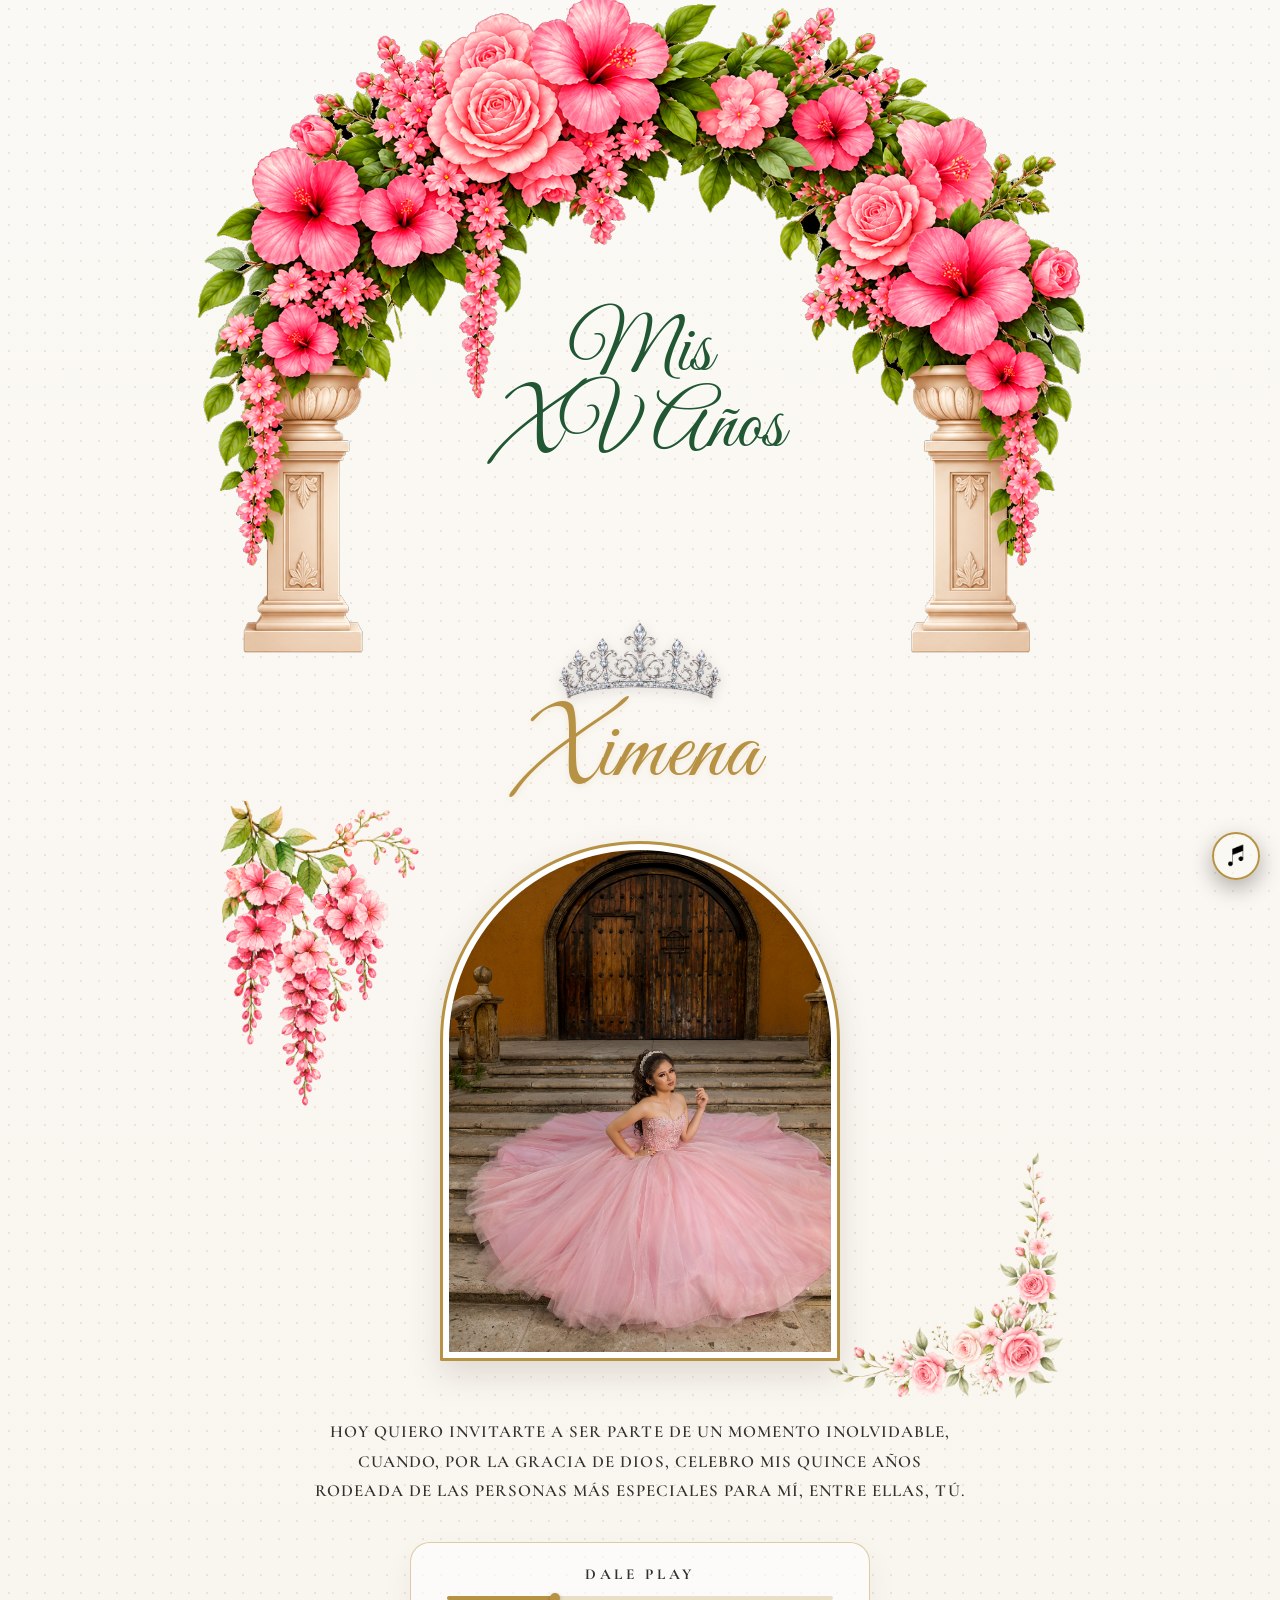
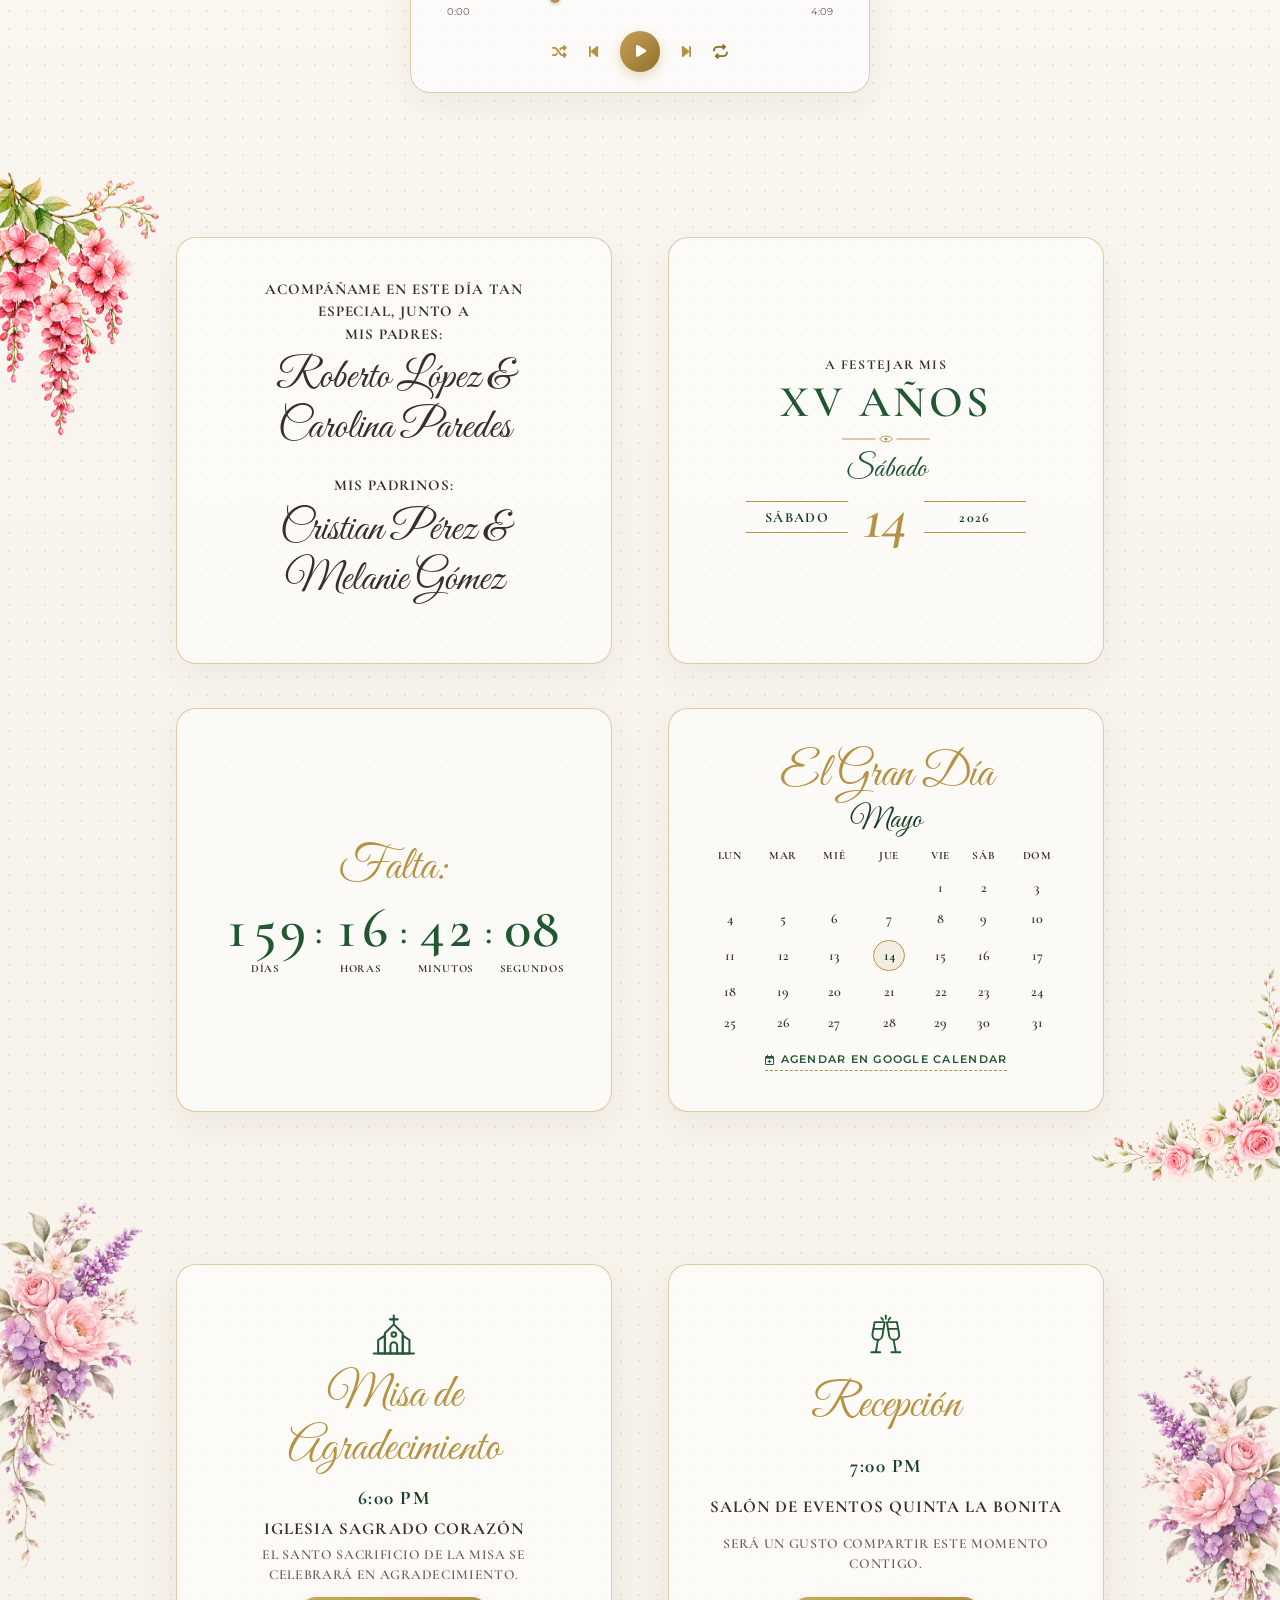
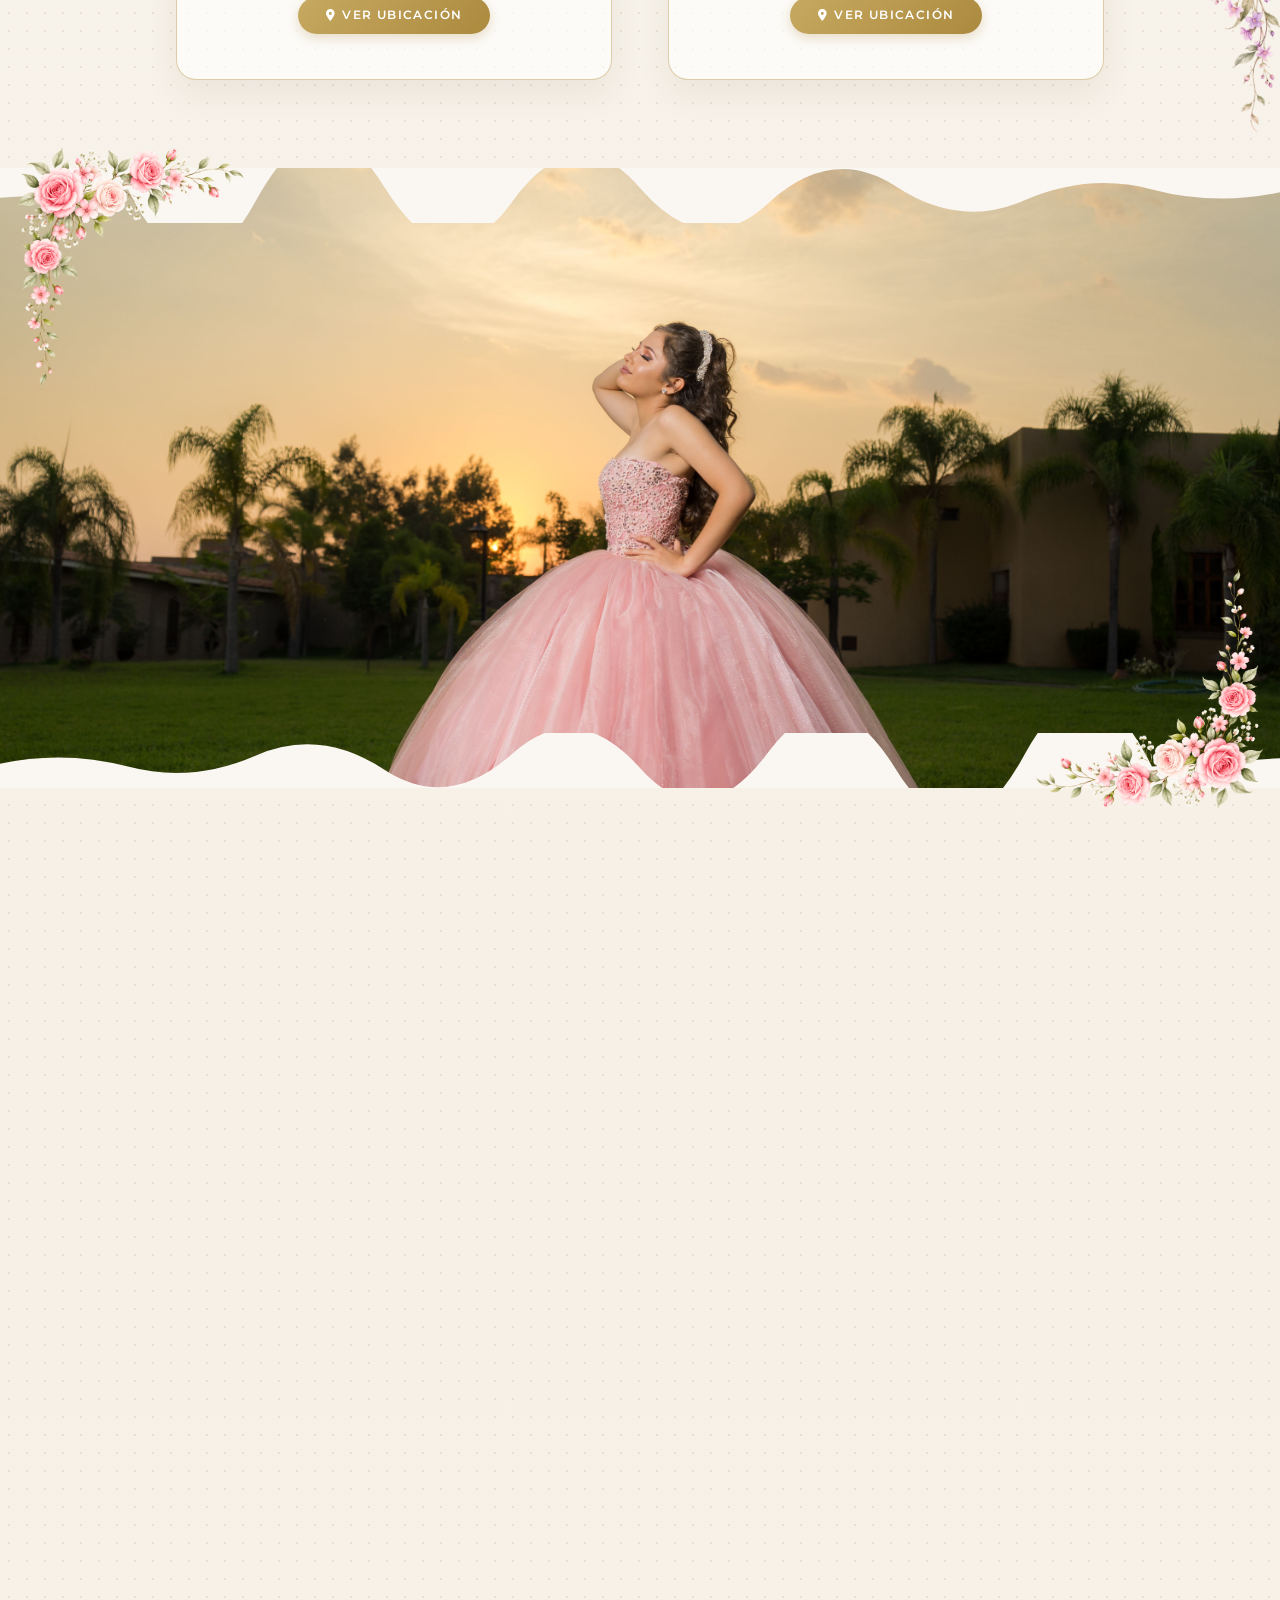
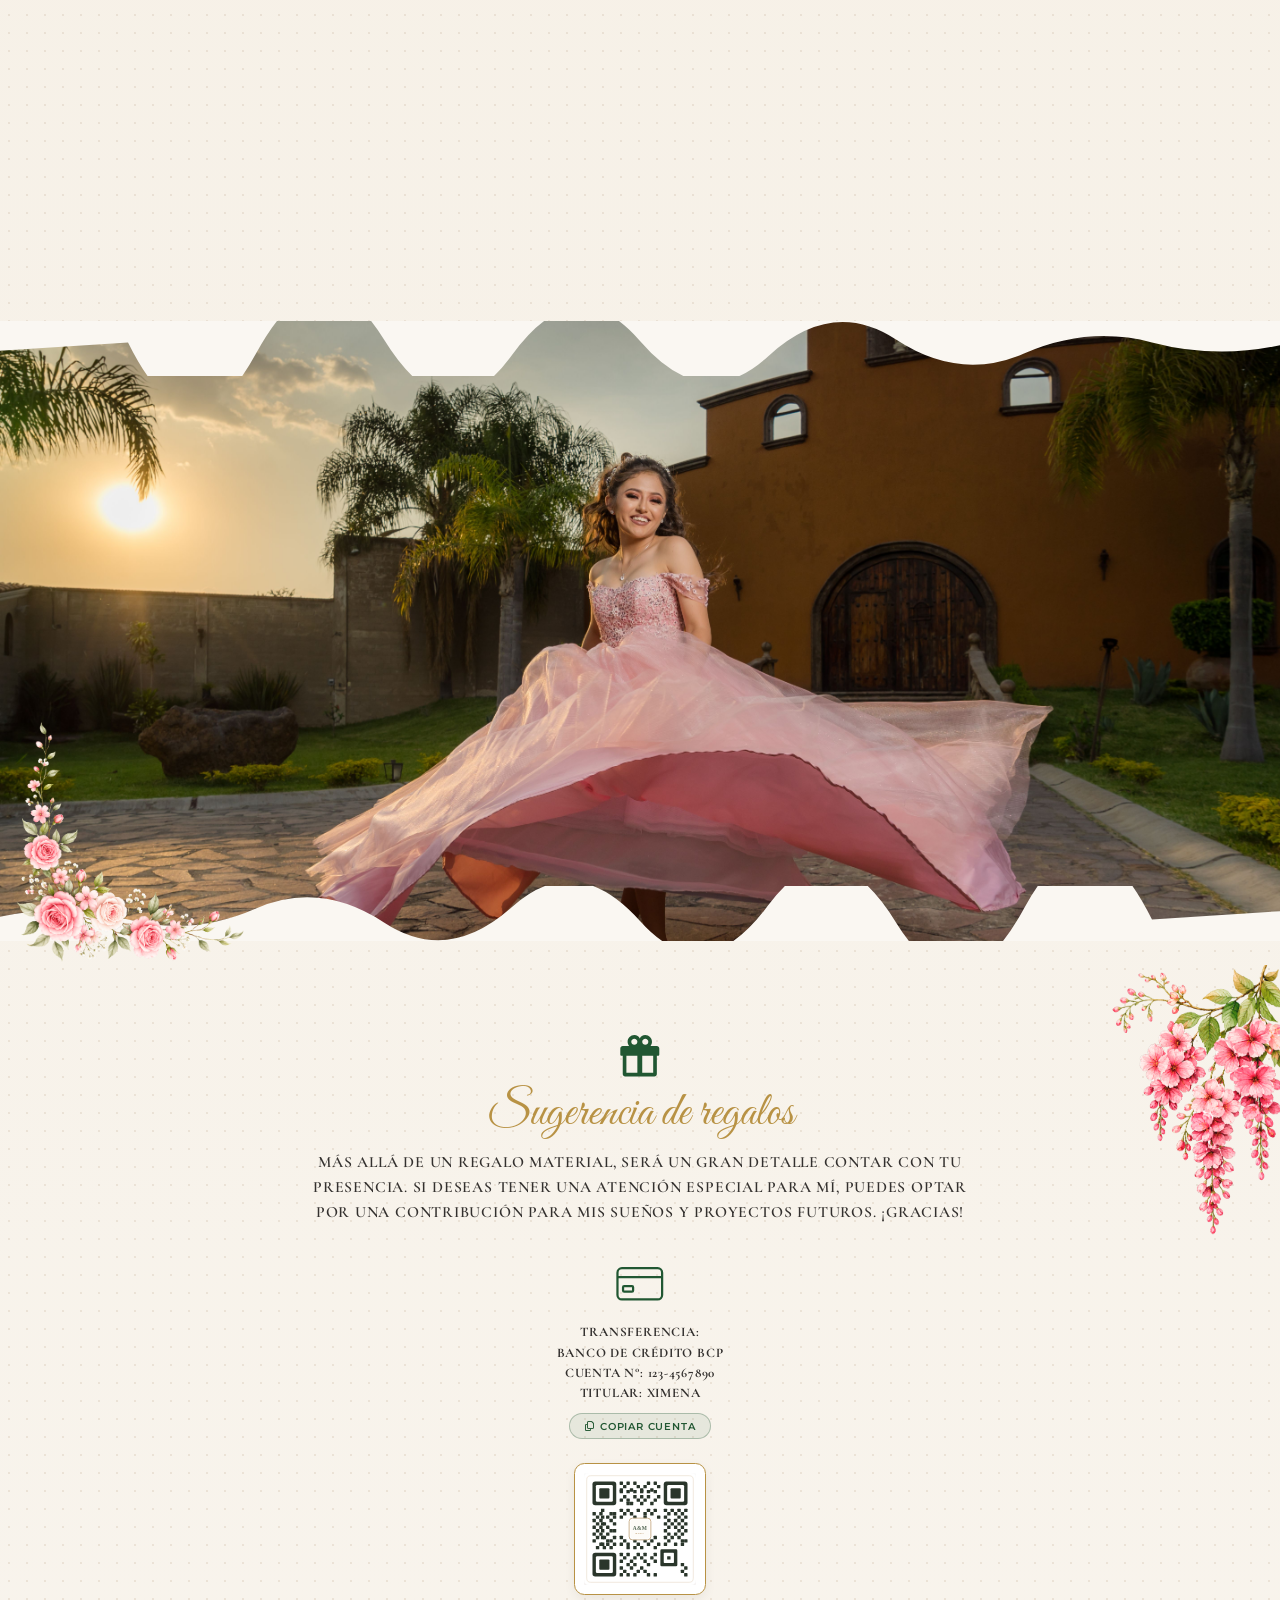
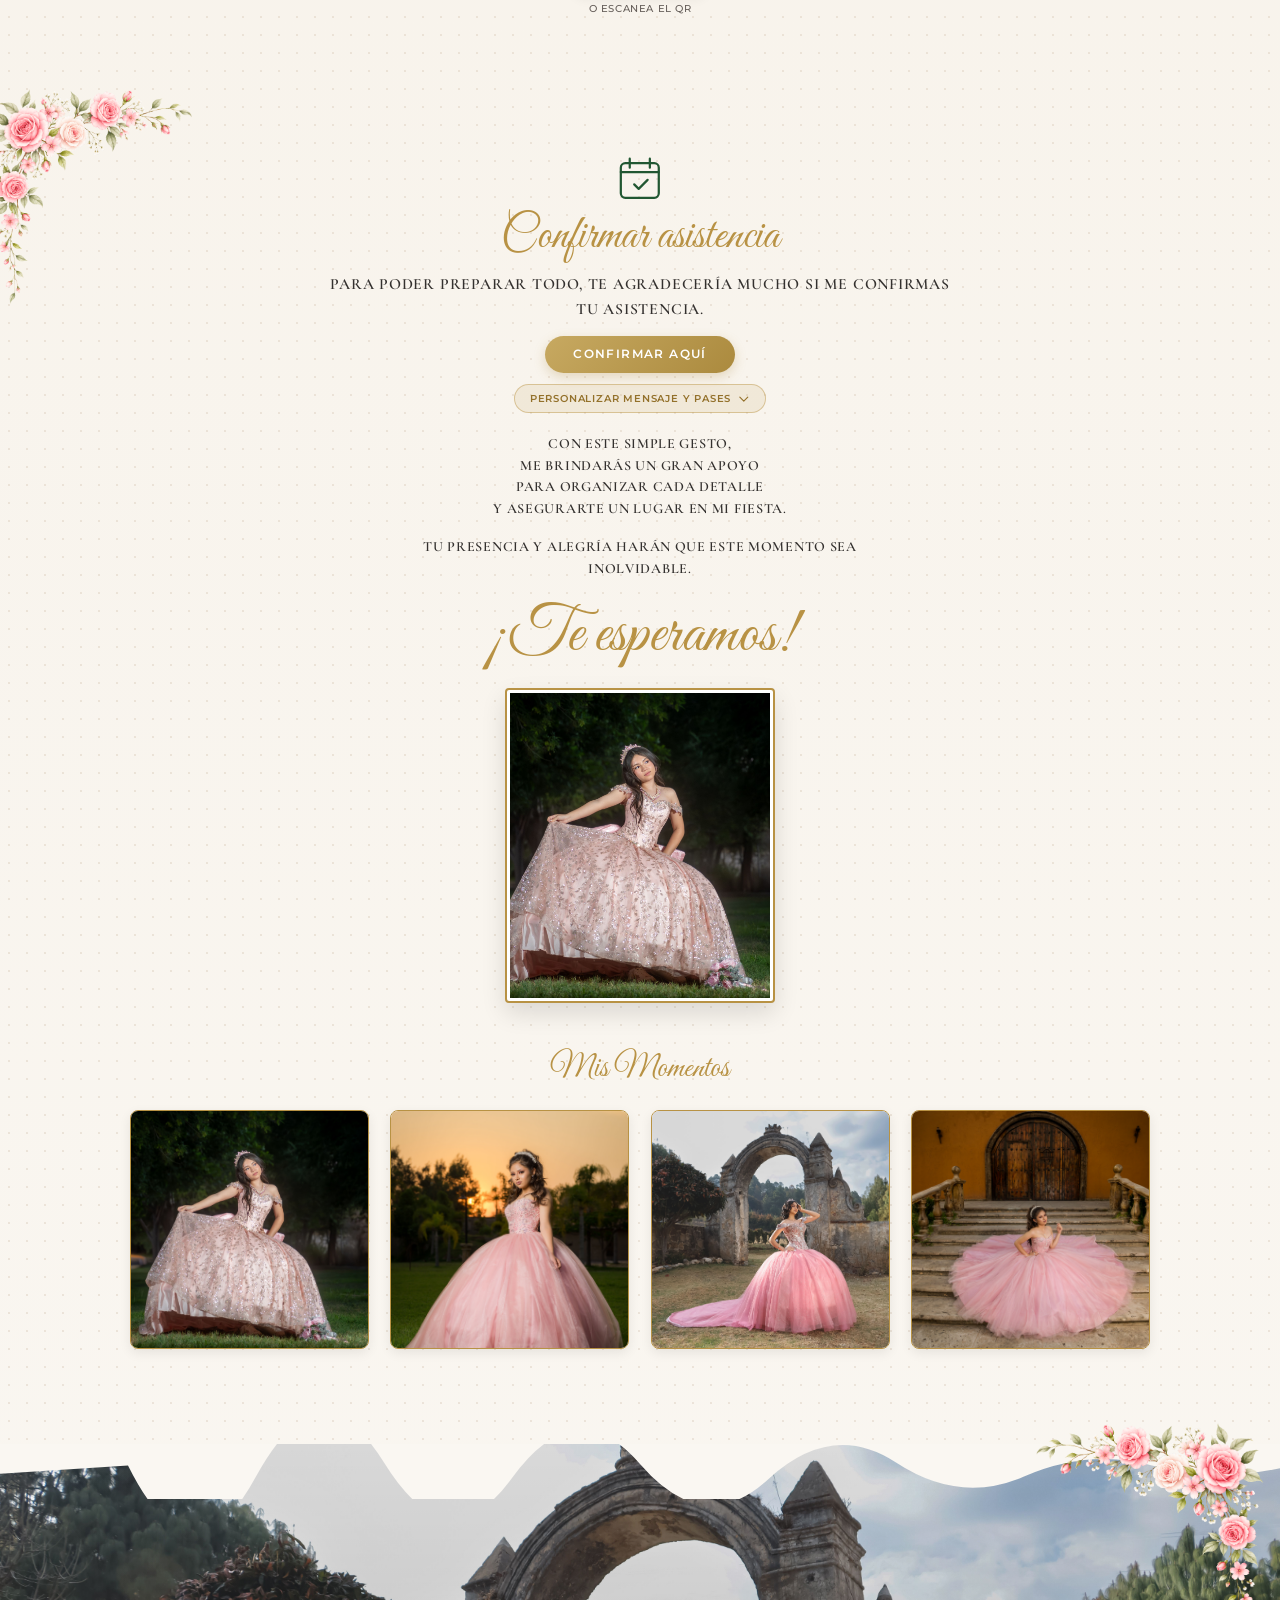
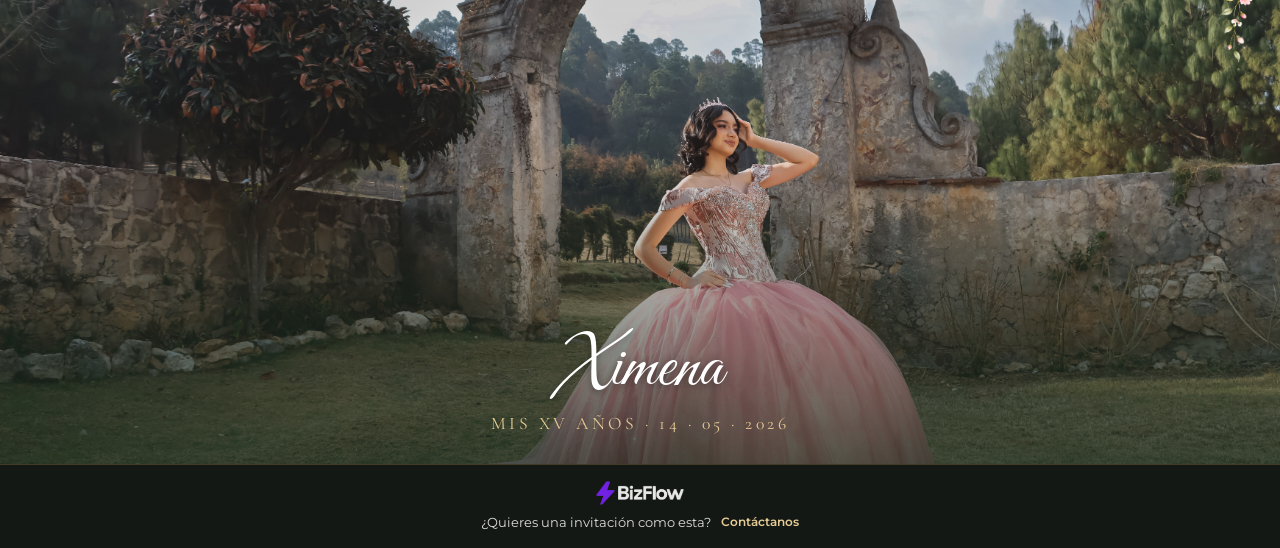
==== invitacion.html @ 47ded7d5 "Inicio de proyecto y modificaciones" ====
<!DOCTYPE html>
<html lang="es" class="scroll-smooth">

<head>
  <meta charset="utf-8" />
  <meta name="viewport" content="width=device-width, initial-scale=1.0, maximum-scale=5.0" />
  <meta name="theme-color" content="#215732" />
  <title>Mis XV Años - Ximena</title>

  <!-- Google Fonts: Cormorant Garamond, Great Vibes, Montserrat, Playfair Display -->
  <link rel="preconnect" href="https://fonts.googleapis.com" />
  <link rel="preconnect" href="https://fonts.gstatic.com" crossorigin="" />
  <link
    href="https://fonts.googleapis.com/css2?family=Cormorant+Garamond:ital,wght@0,400;0,500;0,600;0,700;1,400;1,600&amp;family=Great+Vibes&amp;family=Montserrat:wght@300;400;500;600&amp;family=Playfair+Display:ital,wght@0,400;0,600;1,400&amp;display=swap"
    rel="stylesheet" />

  <!-- Font Awesome Icons -->
  <link rel="stylesheet" href="https://cdnjs.cloudflare.com/ajax/libs/font-awesome/6.4.0/css/all.min.css" />

  <!-- Hojas de Estilos Modulares -->
  <link rel="stylesheet" href="css/global.css" />
  <link rel="stylesheet" href="css/animations.css" />
  <link rel="stylesheet" href="css/envelope.css" />
  <link rel="stylesheet" href="css/invitation.css" />
  <link rel="stylesheet" href="css/responsive.css" />
</head>

<body>

  <!-- ====================================================================
       CONTENEDOR PRINCIPAL DE LA INVITACIÓN (VISTA DIRECTA SIN SOBRE)
       ==================================================================== -->
  <main class="main-invitation-container paper-texture" role="main">

    <!-- ==========================================
         1. PORTADA: ARCO FLORAL, CORONA, NOMBRE,
            FOTO EN ARCO DORADO Y REPRODUCTOR
         ========================================== -->
    <section class="xv-hero-section" data-purpose="hero-section">

      <!-- Arco Floral con Columnas y Título "Mis XV Años" -->
      <div class="xv-floral-arch-header">
        <img src="img/arco_flores.png" alt="Arco floral de rosas rosadas sobre columnas" class="xv-arch-columns-img" />
        <div class="xv-arch-title-overlay">
          <h1 class="xv-mis-xv-title">Mis<br />XV Años</h1>
        </div>
      </div>

      <!-- Corona y Nombre Ximena -->
      <div class="xv-crown-name-block">
        <img src="img/corona.png" alt="Corona de Quinceañera" class="xv-crown-img" />
        <h2 class="xv-quince-name">Ximena</h2>
      </div>

      <!-- Fotografía Principal en Marco de Arco Dorado con Flores Laterales -->
      <div class="xv-hero-photo-wrap">
        <img src="img/flores_rosado_3.png" alt="" aria-hidden="true"
          class="xv-floral-decor xv-hero-flower-left" />
        <img src="img/flores_rosado_1.png" alt="" aria-hidden="true"
          class="xv-floral-decor xv-hero-flower-right" />

        <div class="xv-hero-arch-frame">
          <div class="xv-hero-arch-inner">
            <img src="img/xv_foto_4.jpg" alt="Ximena en sus XV Años" class="hero-arch-img"
              title="Toca para ampliar fotografía" />
          </div>
        </div>
      </div>

      <!-- Mensaje de Invitación -->
      <div class="xv-welcome-text">
        <p class="xv-uppercase-paragraph">
          HOY QUIERO INVITARTE A SER PARTE DE UN MOMENTO INOLVIDABLE, CUANDO, POR LA GRACIA DE DIOS, CELEBRO MIS QUINCE AÑOS RODEADA DE LAS PERSONAS MÁS ESPECIALES PARA MÍ, ENTRE ELLAS, TÚ.
        </p>
      </div>

      <!-- Reproductor Musical "DALE PLAY" -->
      <div class="xv-audio-player-block" data-purpose="audio-player">
        <span class="xv-dale-play-label">DALE PLAY</span>

        <div class="player-progress-wrap">
          <div id="player-progress-bar" class="player-progress-bar" title="Adelantar o retroceder canción">
            <div id="player-progress-fill" class="player-progress-fill" style="width: 28%;">
              <span class="player-progress-thumb"></span>
            </div>
          </div>
          <div class="player-times-row">
            <span id="player-current-time">0:00</span>
            <span id="player-total-time">4:10</span>
          </div>
        </div>

        <div class="player-controls-row">
          <button id="player-shuffle-btn" type="button" class="player-ctrl-btn" aria-label="Aleatorio">
            <i class="fa-solid fa-shuffle"></i>
          </button>
          <button id="player-prev-btn" type="button" class="player-ctrl-btn" aria-label="Reiniciar canción">
            <i class="fa-solid fa-backward-step"></i>
          </button>
          <button id="player-play-btn" type="button" class="player-play-main-btn" aria-label="Reproducir o pausar">
            <i id="player-play-icon" class="fa-solid fa-play" style="font-size: 0.85rem; margin-left: 2px;"></i>
          </button>
          <button id="player-next-btn" type="button" class="player-ctrl-btn" aria-label="Siguiente canción">
            <i class="fa-solid fa-forward-step"></i>
          </button>
          <button id="player-repeat-btn" type="button" class="player-ctrl-btn active" aria-label="Repetir canción">
            <i class="fa-solid fa-repeat"></i>
          </button>
        </div>
      </div>

    </section>

    <!-- ==========================================
         2. PADRES, PADRINOS, FECHA, CUENTA REGRESIVA
            Y CALENDARIO "EL GRAN DÍA - MAYO"
         ========================================== -->
    <section class="xv-family-date-section" data-purpose="family-and-date-section">

      <!-- Flores Decorativas Laterales -->
      <img src="img/flores_rosado_3.png" alt="" aria-hidden="true"
        class="xv-floral-decor xv-family-flower-left" />
      <img src="img/flores_rosado_1.png" alt="" aria-hidden="true"
        class="xv-floral-decor xv-family-flower-right" />

      <!-- Padres y Padrinos -->
      <div class="xv-family-block">
        <p class="xv-section-subtitle-upper">
          ACOMPÁÑAME EN ESTE DÍA TAN<br />ESPECIAL, JUNTO A<br />MIS PADRES:
        </p>
        <div class="xv-script-names-group">
          <p>Roberto López &amp;</p>
          <p>Carolina Paredes</p>
        </div>

        <p class="xv-section-subtitle-upper">MIS PADRINOS:</p>
        <div class="xv-script-names-group" style="margin-bottom: 1.15rem;">
          <p>Cristian Pérez &amp;</p>
          <p>Melanie Gómez</p>
        </div>
      </div>

      <!-- A Festejar Mis XV Años + Fecha Editorial -->
      <div class="xv-celebrate-date-block">
        <span class="xv-celebrate-label">A FESTEJAR MIS</span>
        <h3 class="xv-celebrate-big">XV AÑOS</h3>

        <!-- Ornamento Dorado -->
        <svg class="xv-gold-flourish" viewBox="0 0 120 18" fill="none" aria-hidden="true">
          <path d="M4 9H46M74 9H116" stroke="currentColor" stroke-width="1.2" stroke-linecap="round" />
          <path d="M52 9C55 4 65 4 68 9C65 14 55 14 52 9Z" stroke="currentColor" stroke-width="1.2" />
          <circle cx="60" cy="9" r="2" fill="currentColor" />
        </svg>

        <span class="xv-day-script-top">Sábado</span>

        <div class="xv-editorial-date-row">
          <div class="xv-date-side-pill">SÁBADO</div>
          <div class="xv-date-center-number">14</div>
          <div class="xv-date-side-pill">2026</div>
        </div>
      </div>

      <!-- Cuenta Regresiva ("Falta:") -->
      <div class="xv-countdown-block" data-purpose="countdown-timer">
        <h3 class="xv-gold-script-heading">Falta:</h3>

        <div class="xv-countdown-timer-row" aria-label="Cuenta regresiva para mis XV años">
          <div class="xv-cd-unit">
            <span id="days" class="xv-cd-number">15</span>
            <span class="xv-cd-label">DÍAS</span>
          </div>
          <span class="xv-cd-colon">:</span>
          <div class="xv-cd-unit">
            <span id="hours" class="xv-cd-number">03</span>
            <span class="xv-cd-label">HORAS</span>
          </div>
          <span class="xv-cd-colon">:</span>
          <div class="xv-cd-unit">
            <span id="minutes" class="xv-cd-number">50</span>
            <span class="xv-cd-label">MINUTOS</span>
          </div>
          <span class="xv-cd-colon">:</span>
          <div class="xv-cd-unit">
            <span id="seconds" class="xv-cd-number">10</span>
            <span class="xv-cd-label">SEGUNDOS</span>
          </div>
        </div>
      </div>

      <!-- Calendario Mensual ("El Gran Día - Mayo") -->
      <div class="xv-calendar-block" data-purpose="event-calendar">
        <h3 class="xv-gold-script-heading">El Gran Día</h3>
        <p class="xv-calendar-month-script">Mayo</p>

        <table class="xv-calendar-table" aria-label="Calendario de Mayo 2026">
          <thead>
            <tr>
              <th>LUN</th>
              <th>MAR</th>
              <th>MIÉ</th>
              <th>JUE</th>
              <th>VIE</th>
              <th>SÁB</th>
              <th>DOM</th>
            </tr>
          </thead>
          <tbody>
            <tr>
              <td></td>
              <td></td>
              <td></td>
              <td></td>
              <td>1</td>
              <td>2</td>
              <td>3</td>
            </tr>
            <tr>
              <td>4</td>
              <td>5</td>
              <td>6</td>
              <td>7</td>
              <td>8</td>
              <td>9</td>
              <td>10</td>
            </tr>
            <tr>
              <td>11</td>
              <td>12</td>
              <td>13</td>
              <td><span class="xv-calendar-highlight">14</span></td>
              <td>15</td>
              <td>16</td>
              <td>17</td>
            </tr>
            <tr>
              <td>18</td>
              <td>19</td>
              <td>20</td>
              <td>21</td>
              <td>22</td>
              <td>23</td>
              <td>24</td>
            </tr>
            <tr>
              <td>25</td>
              <td>26</td>
              <td>27</td>
              <td>28</td>
              <td>29</td>
              <td>30</td>
              <td>31</td>
            </tr>
          </tbody>
        </table>

        <a id="google-calendar-btn" href="#" target="_blank" rel="noopener noreferrer" class="xv-add-calendar-link">
          <i class="fa-regular fa-calendar-plus"></i>
          <span>Agendar en Google Calendar</span>
        </a>
      </div>

    </section>

    <!-- ==========================================
         3. MISA DE AGRADECIMIENTO Y RECEPCIÓN
         ========================================== -->
    <section class="xv-locations-section" data-purpose="locations-section">

      <!-- Flores Decorativas -->
      <img src="img/flores_rosado_2.png" alt="" aria-hidden="true"
        class="xv-floral-decor xv-loc-flower-topleft" />
      <img src="img/flores_rosado_2.png" alt="" aria-hidden="true"
        class="xv-floral-decor xv-loc-flower-midright" />

      <!-- Misa de Agradecimiento -->
      <article class="xv-event-card">
        <div class="xv-emerald-icon-box" aria-hidden="true">
          <svg viewBox="0 0 48 48" fill="none" stroke="currentColor" stroke-width="1.8" stroke-linecap="round"
            stroke-linejoin="round">
            <path d="M24 4v7M20.5 7.5h7" />
            <path d="M16 20l8-8 8 8v18H16V20z" />
            <path d="M10 26l6-4v16H10V26zM38 26l-6-4v16h6V26z" />
            <path d="M21 38v-7a3 3 0 016 0v7" />
            <circle cx="24" cy="21" r="2" />
            <path d="M6 38h36" />
          </svg>
        </div>

        <h3 class="xv-gold-script-heading">Misa de Agradecimiento</h3>
        <p class="xv-event-time">6:00 PM</p>
        <p class="xv-event-place">IGLESIA SAGRADO CORAZÓN</p>
        <p class="xv-event-desc">
          EL SANTO SACRIFICIO DE LA MISA SE CELEBRARÁ EN AGRADECIMIENTO.
        </p>

        <a id="church-map-btn" href="https://maps.google.com/?q=Iglesia+Sagrado+Corazon" target="_blank"
          rel="noopener noreferrer" class="xv-gold-pill-btn">
          <i class="fa-solid fa-location-dot"></i>
          <span>VER UBICACIÓN</span>
        </a>
      </article>

      <!-- Recepción -->
      <article class="xv-event-card">
        <div class="xv-emerald-icon-box" aria-hidden="true">
          <svg viewBox="0 0 48 48" fill="none" stroke="currentColor" stroke-width="1.7" stroke-linecap="round"
            stroke-linejoin="round">
            <path d="M14 10h9l-2 12a4.5 4.5 0 01-5 3.8A4.5 4.5 0 0112 21l2-11z" />
            <path d="M34 10h-9l2 12a4.5 4.5 0 005 3.8A4.5 4.5 0 0036 21l-2-11z" />
            <path d="M17 25.8L15 37M11 37h8" />
            <path d="M31 25.8L33 37M29 37h8" />
            <path d="M13 16h8.5M26.5 16H35" />
            <path d="M24 4v3M20 6l1.5 2M28 6l-1.5 2" />
          </svg>
        </div>

        <h3 class="xv-gold-script-heading">Recepción</h3>
        <p class="xv-event-time">7:00 PM</p>
        <p class="xv-event-place">SALÓN DE EVENTOS QUINTA LA BONITA</p>
        <p class="xv-event-desc">
          SERÁ UN GUSTO COMPARTIR ESTE MOMENTO CONTIGO.
        </p>

        <a id="reception-map-btn" href="https://maps.google.com/?q=Salon+de+Eventos+Quinta+La+Bonita" target="_blank"
          rel="noopener noreferrer" class="xv-gold-pill-btn">
          <i class="fa-solid fa-location-dot"></i>
          <span>VER UBICACIÓN</span>
        </a>
      </article>

    </section>

    <!-- ==========================================
         4. BANNER FOTOGRÁFICO 1 (BORDES RASGADOS Y FLORES)
         ========================================== -->
    <div class="xv-torn-photo-banner" data-purpose="photo-divider-1">
      <img src="img/flores_rosado_1.png" alt="" aria-hidden="true" class="xv-banner-flower-topleft" />
      <img src="img/flores_rosado_1.png" alt="" aria-hidden="true" class="xv-banner-flower-bottomright" />

      <div class="xv-torn-photo-inner">
        <!-- Borde Rasgado Superior -->
        <svg class="xv-torn-edge-top" viewBox="0 0 500 40" preserveAspectRatio="none" aria-hidden="true">
          <path
            d="M0,0 L500,0 L500,18 Q475,28 450,16 T400,24 T350,14 T300,26 T250,15 T200,25 T150,14 T100,24 T50,16 L0,22 Z"
            fill="#faf7f2"></path>
        </svg>

        <img src="img/xv_portada.jpg" alt="Ximena posando al atardecer en jardín" class="zoomable-photo"
          title="Toca para ampliar fotografía" />

        <!-- Borde Rasgado Inferior -->
        <svg class="xv-torn-edge-bottom" viewBox="0 0 500 40" preserveAspectRatio="none" aria-hidden="true">
          <path
            d="M0,22 Q25,12 50,24 T100,16 T150,26 T200,15 T250,25 T300,14 T350,26 T400,16 T450,24 L500,18 L500,40 L0,40 Z"
            fill="#faf7f2"></path>
        </svg>
      </div>
    </div>

    <!-- ==========================================
         5. ITINERARIO DE ACTIVIDADES
         ========================================== -->
    <section class="xv-itinerary-section" data-purpose="itinerary-section">

      <img src="img/flores_rosado_2.png" alt="" aria-hidden="true"
        class="xv-floral-decor xv-itin-flower-left" />
      <img src="img/flores_rosado_2.png" alt="" aria-hidden="true"
        class="xv-floral-decor xv-itin-flower-right" />

      <h2 class="xv-itinerary-title">Itinerario<br />de actividades</h2>

      <div class="xv-timeline-container">
        <div class="xv-timeline-axis" aria-hidden="true"></div>

        <!-- 1. 6:00 PM - MISA -->
        <div class="xv-timeline-item">
          <div class="xv-timeline-side-left">
            <div class="xv-timeline-icon" aria-hidden="true">
              <svg viewBox="0 0 36 36" fill="none" stroke="currentColor" stroke-width="1.6">
                <path d="M18 4v5M15.5 6.5h5M11 16l7-6 7 6v14H11V16zM7 21l4-3v12H7V21zM29 21l-4-3v12h4V21z" />
              </svg>
            </div>
          </div>
          <div class="xv-timeline-dot"></div>
          <div class="xv-timeline-side-right">
            <span class="xv-timeline-time">6:00 PM</span>
            <span class="xv-timeline-name">MISA</span>
          </div>
        </div>

        <!-- 2. 7:00 PM - CÓCTEL -->
        <div class="xv-timeline-item">
          <div class="xv-timeline-side-left">
            <span class="xv-timeline-time">7:00 PM</span>
            <span class="xv-timeline-name">CÓCTEL</span>
          </div>
          <div class="xv-timeline-dot"></div>
          <div class="xv-timeline-side-right">
            <div class="xv-timeline-icon" aria-hidden="true">
              <svg viewBox="0 0 36 36" fill="none" stroke="currentColor" stroke-width="1.6">
                <path d="M8 9h10l-5 8v10M9 27h8M22 9h8l-4 7v11M22 27h8" />
                <circle cx="18" cy="5" r="1.5" fill="currentColor" />
              </svg>
            </div>
          </div>
        </div>

        <!-- 3. 8:00 PM - VALS PRINCIPAL -->
        <div class="xv-timeline-item">
          <div class="xv-timeline-side-left">
            <div class="xv-timeline-icon" aria-hidden="true">
              <svg viewBox="0 0 36 36" fill="none" stroke="currentColor" stroke-width="1.6">
                <rect x="5" y="10" width="26" height="18" rx="3" />
                <path d="M12 10l2-3h8l2 3" />
                <circle cx="18" cy="19" r="4.5" />
              </svg>
            </div>
          </div>
          <div class="xv-timeline-dot"></div>
          <div class="xv-timeline-side-right">
            <span class="xv-timeline-time">8:00 PM</span>
            <span class="xv-timeline-name">VALS PRINCIPAL</span>
          </div>
        </div>

        <!-- 4. 9:00 PM - CENA -->
        <div class="xv-timeline-item">
          <div class="xv-timeline-side-left">
            <span class="xv-timeline-time">9:00 PM</span>
            <span class="xv-timeline-name">CENA</span>
          </div>
          <div class="xv-timeline-dot"></div>
          <div class="xv-timeline-side-right">
            <div class="xv-timeline-icon" aria-hidden="true">
              <svg viewBox="0 0 36 36" fill="none" stroke="currentColor" stroke-width="1.6">
                <circle cx="18" cy="18" r="8" />
                <path d="M18 4v6M10 18h16M11 13h14M11 23h14M18 10v16" />
              </svg>
            </div>
          </div>
        </div>

        <!-- 5. 11:00 PM - FIESTA -->
        <div class="xv-timeline-item">
          <div class="xv-timeline-side-left">
            <div class="xv-timeline-icon" aria-hidden="true">
              <svg viewBox="0 0 36 36" fill="none" stroke="currentColor" stroke-width="1.6">
                <circle cx="18" cy="18" r="11" />
                <path d="M18 11v7l4.5 3" stroke-linecap="round" />
              </svg>
            </div>
          </div>
          <div class="xv-timeline-dot"></div>
          <div class="xv-timeline-side-right">
            <span class="xv-timeline-time">11:00 PM</span>
            <span class="xv-timeline-name">FIESTA</span>
          </div>
        </div>

      </div>

    </section>

    <!-- ==========================================
         6. CÓDIGO DE VESTIMENTA
         ========================================== -->
    <section class="xv-dresscode-section" data-purpose="dress-code">

      <img src="img/flores_rosado_3.png" alt="" aria-hidden="true"
        class="xv-floral-decor xv-dress-flower-left" />

      <h2 class="xv-gold-script-heading">Código de vestimenta</h2>
      <p class="xv-dress-subtitle">ETIQUETA</p>

      <!-- Siluetas Traje Formal y Vestido de Gala -->
      <div class="xv-dress-silhouettes">
        <img src="img/vestidos.png" alt="Traje formal y vestido de gala" />
      </div>

      <p class="xv-dress-note">
        CON TU ELEGANCIA Y BUENA DISPOSICIÓN HARÁS DE ESTA CELEBRACIÓN UN DÍA AÚN MÁS ESPECIAL. ¡MUCHAS GRACIAS POR ACOMPAÑARME!
      </p>

    </section>

    <!-- ==========================================
         7. BANNER FOTOGRÁFICO 2 (CON BORDE RASGADO Y FLORES)
         ========================================== -->
    <div class="xv-torn-photo-banner" data-purpose="photo-divider-2">
      <img src="img/flores_rosado_1.png" alt="" aria-hidden="true" class="xv-banner-flower-bottomleft" />

      <div class="xv-torn-photo-inner">
        <!-- Borde Rasgado Superior -->
        <svg class="xv-torn-edge-top" viewBox="0 0 500 40" preserveAspectRatio="none" aria-hidden="true">
          <path
            d="M0,0 L500,0 L500,18 Q475,28 450,16 T400,24 T350,14 T300,26 T250,15 T200,25 T150,14 T100,24 T50,16 L0,22 Z"
            fill="#faf7f2"></path>
        </svg>

        <img src="img/xv_foto_5.jpg" alt="Ximena girando su vestido de XV años" class="zoomable-photo"
          title="Toca para ampliar fotografía" />

        <!-- Borde Rasgado Inferior -->
        <svg class="xv-torn-edge-bottom" viewBox="0 0 500 40" preserveAspectRatio="none" aria-hidden="true">
          <path
            d="M0,22 Q25,12 50,24 T100,16 T150,26 T200,15 T250,25 T300,14 T350,26 T400,16 T450,24 L500,18 L500,40 L0,40 Z"
            fill="#faf7f2"></path>
        </svg>
      </div>
    </div>

    <!-- ==========================================
         8. SUGERENCIA DE REGALOS Y TRANSFERENCIA
         ========================================== -->
    <section class="xv-gifts-section" data-purpose="gift-registry">

      <img src="img/flores_rosado_3.png" alt="" aria-hidden="true"
        class="xv-floral-decor xv-gifts-flower-right" />

      <!-- Icono de Regalo Verde Esmeralda -->
      <div class="xv-emerald-icon-box" aria-hidden="true">
        <svg viewBox="0 0 44 44" fill="currentColor">
          <path
            d="M36 14h-5.2c.7-.9 1.2-2.1 1.2-3.5C32 7.5 29.5 5 26.5 5c-2.1 0-3.8 1.2-4.5 2.9C21.3 6.2 19.6 5 17.5 5 14.5 5 12 7.5 12 10.5c0 1.4.5 2.6 1.2 3.5H8c-1.1 0-2 .9-2 2v5c0 .6.4 1 1 1h1v15c0 1.1.9 2 2 2h24c1.1 0 2-.9 2-2V22h1c.6 0 1-.4 1-1v-5c0-1.1-.9-2-2-2zm-18.5-6c1.4 0 2.5 1.1 2.5 2.5S18.9 13 17.5 13 15 11.9 15 10.5 16.1 8 17.5 8zm9 0c1.4 0 2.5 1.1 2.5 2.5S27.9 13 26.5 13 24 11.9 24 10.5 25.1 8 26.5 8zM20 36h-9V22h9v14zm13 0h-9V22h9v14z" />
        </svg>
      </div>

      <h2 class="xv-gold-script-heading">Sugerencia de regalos</h2>

      <p class="xv-gifts-text">
        MÁS ALLÁ DE UN REGALO MATERIAL, SERÁ UN GRAN DETALLE CONTAR CON TU PRESENCIA. SI DESEAS TENER UNA ATENCIÓN ESPECIAL PARA MÍ, PUEDES OPTAR POR UNA CONTRIBUCIÓN PARA MIS SUEÑOS Y PROYECTOS FUTUROS. ¡GRACIAS!
      </p>

      <!-- Datos de Transferencia Bancaria -->
      <div class="xv-bank-transfer-box">
        <div class="xv-emerald-icon-box" aria-hidden="true">
          <svg viewBox="0 0 48 38" fill="none" stroke="currentColor" stroke-width="2">
            <rect x="4" y="5" width="40" height="28" rx="4" />
            <path d="M4 13h40" />
            <rect x="9" y="21" width="9" height="5" rx="1" />
          </svg>
        </div>

        <div class="xv-bank-lines">
          <p>TRANSFERENCIA:</p>
          <p>BANCO DE CRÉDITO BCP</p>
          <p>CUENTA N°: <span id="bank-account-number">123-4567890</span></p>
          <p>TITULAR: XIMENA</p>
        </div>

        <button id="copy-account-btn" type="button" class="copy-bank-btn">
          <i class="fa-regular fa-copy"></i>
          <span>Copiar cuenta</span>
        </button>
      </div>

      <!-- Código QR Ampliable -->
      <div class="qr-card-wrap" data-purpose="qr-code">
        <div class="qr-frame-box">
          <img src="img/qr_transferencia.svg" alt="Código QR para transferencia o regalo" class="qr-code-image"
            title="Toca para ampliar el código QR" />
        </div>
        <span class="qr-caption-text">O escanea el QR</span>
      </div>

    </section>

    <!-- ==========================================
         9. CONFIRMAR ASISTENCIA (RSVP), "¡TE ESPERAMOS!"
            Y GALERÍA DE RECUERDOS
         ========================================== -->
    <section class="xv-rsvp-section" data-purpose="rsvp-section" id="confirmar-asistencia">

      <img src="img/flores_rosado_1.png" alt="" aria-hidden="true"
        class="xv-floral-decor xv-rsvp-flower-left" />

      <!-- Icono de Calendario con Corazón/Check en Verde Esmeralda -->
      <div class="xv-emerald-icon-box" aria-hidden="true">
        <svg viewBox="0 0 48 48" fill="none" stroke="currentColor" stroke-width="2" stroke-linecap="round"
          stroke-linejoin="round">
          <rect x="7" y="10" width="34" height="31" rx="4" />
          <path d="M15 6v8M33 6v8M7 18h34" />
          <path d="M19 29l4 4 8-8" />
        </svg>
      </div>

      <h2 class="xv-gold-script-heading">Confirmar asistencia</h2>

      <p class="xv-rsvp-lead">
        PARA PODER PREPARAR TODO, TE AGRADECERÍA MUCHO SI ME CONFIRMAS TU ASISTENCIA.
      </p>

      <!-- Botón Dorado Principal "CONFIRMAR AQUÍ" (WhatsApp) -->
      <a id="whatsapp-rsvp-btn" href="#" target="_blank" rel="noopener noreferrer" class="xv-gold-pill-btn"
        aria-label="Confirmar asistencia por WhatsApp">
        <span>CONFIRMAR AQUÍ</span>
      </a>

      <!-- Opción para desplegar Formulario Personalizado en Línea -->
      <button id="toggle-rsvp-form-btn" type="button" class="toggle-rsvp-form-btn">
        <span>Personalizar mensaje y pases</span>
        <svg id="form-chevron-icon" fill="none" stroke="currentColor" viewBox="0 0 24 24" aria-hidden="true">
          <path stroke-linecap="round" stroke-linejoin="round" stroke-width="2" d="M19 9l-7 7-7-7"></path>
        </svg>
      </button>

      <!-- Formulario en Línea Interactivo -->
      <form id="rsvp-online-form" class="rsvp-online-form hidden">
        <div class="rsvp-form-group">
          <label class="rsvp-label" for="guest-name">Nombre Completo o Familia</label>
          <input id="guest-name" type="text" class="rsvp-input" placeholder="Ej. Familia López Paredes" required />
        </div>

        <div style="display: grid; grid-template-columns: 1fr 1fr; gap: 0.5rem;" class="rsvp-form-group">
          <div>
            <label class="rsvp-label" for="guest-passes">Pases</label>
            <select id="guest-passes" class="rsvp-select">
              <option value="1">1 Persona</option>
              <option value="2" selected>2 Personas</option>
              <option value="3">3 Personas</option>
              <option value="4">4 Personas</option>
            </select>
          </div>
          <div>
            <label class="rsvp-label" for="guest-attending">¿Asistirás?</label>
            <select id="guest-attending" class="rsvp-select">
              <option value="si" selected>¡Sí, ahí estaré!</option>
              <option value="no">Lo siento, no podré</option>
            </select>
          </div>
        </div>

        <div class="rsvp-form-group">
          <label class="rsvp-label" for="guest-message">Mensaje para Ximena</label>
          <textarea id="guest-message" class="rsvp-textarea" rows="2"
            placeholder="Escribe tus mejores deseos..."></textarea>
        </div>

        <button type="submit" class="rsvp-submit-btn">
          ENVIAR CONFIRMACIÓN POR WHATSAPP
        </button>
      </form>

      <p class="xv-rsvp-support-text">
        CON ESTE SIMPLE GESTO,<br />
        ME BRINDARÁS UN GRAN APOYO<br />
        PARA ORGANIZAR CADA DETALLE<br />
        Y ASEGURARTE UN LUGAR EN MI FIESTA.
      </p>

      <p class="xv-rsvp-support-text" style="margin-top: 1rem;">
        TU PRESENCIA Y ALEGRÍA HARÁN QUE ESTE MOMENTO SEA INOLVIDABLE.
      </p>

      <h3 class="xv-te-esperamos-script">¡Te esperamos!</h3>

      <!-- Fotografía Enmarcada Dorada -->
      <div class="xv-bouquet-card">
        <img src="img/xv_foto_1.jpg" alt="Ximena en sesión de XV años" class="zoomable-photo"
          title="Toca para ampliar fotografía" />
      </div>

      <!-- Galería de Momentos con Visor Lightbox -->
      <div class="gallery-block" data-purpose="xv-gallery">
        <h3 class="xv-gold-script-heading" style="font-size: 2rem;">Mis Momentos</h3>
        <div class="gallery-grid-2x2">
          <div class="gallery-thumb-item" title="Ampliar fotografía">
            <img class="gallery-thumb-img" src="img/xv_foto_1.jpg" alt="Sesión fotográfica de Ximena 1" />
          </div>
          <div class="gallery-thumb-item" title="Ampliar fotografía">
            <img class="gallery-thumb-img" src="img/xv_foto_2.jpg" alt="Sesión fotográfica de Ximena 2" />
          </div>
          <div class="gallery-thumb-item" title="Ampliar fotografía">
            <img class="gallery-thumb-img" src="img/xv_foto_3.jpg" alt="Sesión fotográfica de Ximena 3" />
          </div>
          <div class="gallery-thumb-item" title="Ampliar fotografía">
            <img class="gallery-thumb-img" src="img/xv_foto_4.jpg" alt="Sesión fotográfica de Ximena 4" />
          </div>
        </div>
      </div>

    </section>

    <!-- ==========================================
         10. CIERRE FOTOGRÁFICO CON BORDE RASGADO
         ========================================== -->
    <footer class="xv-final-photo-section" data-purpose="footer-image-section">
      <img src="img/flores_rosado_1.png" alt="" aria-hidden="true" class="xv-final-flower-topright" />

      <div class="xv-final-photo-box">
        <svg class="xv-torn-edge-top" viewBox="0 0 500 40" preserveAspectRatio="none" aria-hidden="true">
          <path
            d="M0,0 L500,0 L500,18 Q475,28 450,16 T400,24 T350,14 T300,26 T250,15 T200,25 T150,14 T100,24 T50,16 L0,22 Z"
            fill="#faf7f2"></path>
        </svg>

        <img src="img/xv_foto_3.jpg" alt="Ximena en su sesión de XV años" />

        <div class="xv-final-vignette">
          <p class="xv-final-name">Ximena</p>
          <p class="xv-final-sub">Mis XV Años · 14 · 05 · 2026</p>
        </div>
      </div>
    </footer>

    <!-- ==========================================
         11. PIE DE PÁGINA BIZFLOW (CONTACTO)
         ========================================== -->
    <footer class="bizflow-footer"
      style="width: 100%; background: #141815; border-top: 1px solid rgba(197, 160, 89, 0.25); padding: 1rem 1rem; box-sizing: border-box; text-align: center; display: flex; flex-direction: column; align-items: center; justify-content: center; gap: 0.45rem; position: relative; z-index: 10;"
      aria-label="BizFlow">
      <a href="https://wa.me/?text=Hola%20BizFlow%2C%20quisiera%20cotizar%20una%20invitaci%C3%B3n%20digital"
        target="_blank" rel="noopener noreferrer" title="BizFlow" style="display: inline-block;">
        <img src="img/Bizflow_logo.png" alt="BizFlow"
          style="height: 24px; width: auto; max-width: 130px; object-fit: contain; display: block; opacity: 0.9;" />
      </a>
      <div
        style="display: flex; align-items: center; justify-content: center; gap: 0.6rem; flex-wrap: wrap; font-family: var(--font-sans); font-size: 0.8rem; color: rgba(255, 255, 255, 0.85);">
        <span>¿Quieres una invitación como esta?</span>
        <a href="https://wa.me/?text=Hola%20BizFlow%2C%20quisiera%20cotizar%20una%20invitaci%C3%B3n%20digital"
          target="_blank" rel="noopener noreferrer"
          style="font-weight: 600; font-size: 0.78rem; color: var(--xv-gold-light); text-decoration: none;">
          <span>Contáctanos</span>
        </a>
      </div>
    </footer>

  </main>

  <!-- Botón Flotante de Música -->
  <button id="floating-music-btn" class="floating-music-btn is-paused" type="button"
    aria-label="Pausar o reproducir música" title="Reproducir música">
    <img src="iconos/music.gif" alt="Música de XV Años" />
  </button>

  <!-- Audio Local -->
  <audio id="wedding-music" preload="auto" loop>
    <source src="music/cancion_boda.mp3" type="audio/mpeg" />
  </audio>

  <!-- Visor Lightbox para Galería, Portada y QR -->
  <div id="gallery-lightbox" class="hidden" role="dialog" aria-modal="true" aria-label="Visualizador de imágenes">
    <button id="lightbox-close" type="button" aria-label="Cerrar visor">&times;</button>
    <img id="lightbox-img" src="" alt="Fotografía ampliada" />
  </div>

  <!-- Notificación Toast Flotante -->
  <div id="copy-toast" class="toast-notification" role="status" aria-live="polite">
    <span>✨ ¡Confirmación lista!</span>
  </div>

  <!-- Scripts Modulares -->
  <script src="js/config.js"></script>
  <script src="js/envelope.js"></script>
  <script src="js/countdown.js"></script>
  <script src="js/music.js"></script>
  <script src="js/gallery.js"></script>
  <script src="js/rsvp.js"></script>
  <script src="js/interactions.js"></script>
  <script src="js/invitation.js"></script>
</body>

</html>
---- css/global.css ----
/* ==========================================================================
   GLOBAL.CSS - PALETA ACUARELA MARFIL, ROSA RUBOR, VERDE ESMERALDA Y DORADO
   MIS XV AÑOS - XIMENA (MODELO 01)
   ========================================================================== */

:root {
  /* Paleta Principal Mis XV Años - Ximena */
  --xv-paper: #faf7f2;
  --xv-paper-warm: #f5efe6;
  --xv-cream-card: #fdfbf8;
  --xv-outer-blush: #d8b4b0;
  --xv-blush-soft: #f4e2e4;
  --xv-blush-deep: #c49396;

  /* Verde Esmeralda / Bosque (Títulos, Contador, Iconos, Línea de Tiempo) */
  --xv-emerald: #215732;
  --xv-emerald-dark: #173f24;
  --xv-emerald-light: #2e6f42;
  --xv-emerald-soft: rgba(33, 87, 50, 0.12);

  /* Dorado / Bronce Cálido (Caligrafía, Botones, Marcos, Reproductor) */
  --xv-gold: #b89244;
  --xv-gold-bright: #c5a059;
  --xv-gold-light: #e5cb94;
  --xv-gold-dark: #93712b;
  --xv-gold-pill: #bda059;

  /* Textos y Bordes */
  --xv-text-dark: #33302e;
  --xv-text-muted: #665f5a;
  --xv-border: #dfd5c7;
  --xv-border-gold: rgba(184, 146, 68, 0.45);

  /* Variables de compatibilidad con módulos heredados */
  --wedding-cream: var(--xv-paper);
  --wedding-paper: var(--xv-paper-warm);
  --wedding-gold: var(--xv-gold);
  --wedding-gold-light: var(--xv-gold-light);
  --wedding-gold-dark: var(--xv-gold-dark);
  --wedding-marsala: var(--xv-emerald);
  --wedding-marsala-dark: var(--xv-emerald-dark);
  --wedding-terracotta-pill: var(--xv-gold-pill);
  --wedding-text-dark: var(--xv-text-dark);
  --wedding-text-muted: var(--xv-text-muted);
  --wedding-border: var(--xv-border);
  --wedding-border-light: #e9e0d4;
  --olive-dark: var(--xv-emerald-dark);
  --gold-accent: var(--xv-gold);

  /* Tipografías */
  --font-serif: "Cormorant Garamond", Georgia, serif;
  --font-display: "Playfair Display", Georgia, serif;
  --font-script: "Great Vibes", cursive;
  --font-sans: "Montserrat", -apple-system, BlinkMacSystemFont, "Segoe UI", Roboto, sans-serif;
}

/* Reset Global */
*,
*::before,
*::after {
  box-sizing: border-box;
  margin: 0;
  padding: 0;
}

html {
  font-size: 16px;
  scroll-behavior: smooth;
  -webkit-text-size-adjust: 100%;
}

body {
  background-color: var(--xv-outer-blush);
  background-image: radial-gradient(circle at 50% 20%, #e4c7c4 0%, #d4aca8 100%);
  color: var(--xv-text-dark);
  font-family: var(--font-serif);
  font-size: 16px;
  line-height: 1.5;
  -webkit-font-smoothing: antialiased;
  -moz-osx-font-smoothing: grayscale;
  min-height: 100vh;
  min-height: 100dvh;
  margin: 0;
  padding: 0;
  width: 100%;
  max-width: 100vw;
  overflow-x: hidden;
}

::selection {
  background-color: var(--xv-gold);
  color: #ffffff;
}

a {
  color: inherit;
  text-decoration: none;
  transition: all 0.25s ease;
}

button {
  font-family: inherit;
  border: none;
  background: none;
  cursor: pointer;
  outline: none;
}

img,
svg {
  display: block;
  max-width: 100%;
}

/* Utilidades de Tipografía */
.font-serif {
  font-family: var(--font-serif);
}

.font-display {
  font-family: var(--font-display);
}

.font-script {
  font-family: var(--font-script);
}

.font-sans {
  font-family: var(--font-sans);
}

/* Textura de Papel Acuarela Editorial */
.paper-texture {
  background-color: var(--xv-paper);
  background-image:
    radial-gradient(rgba(214, 198, 180, 0.38) 0.8px, transparent 0.8px),
    linear-gradient(180deg, #fbf9f5 0%, #f6f0e6 50%, #faf7f2 100%);
  background-size: 18px 18px, 100% 100%;
}

/* Utilidades generales */
.hidden {
  display: none !important;
}

.flex {
  display: flex !important;
}
---- css/animations.css ----
/* ==========================================================================
   ANIMATIONS.CSS - ANIMACIONES Y TRANSICIONES CINEMÁTICAS SUAVES (DIFUMINADO)
   BODA OLIVIA & DANIEL
   ========================================================================== */

/* 1. Pulso suave continuo para botón de abrir y sello de cera */
@keyframes gentle-pulse {
  0%, 100% {
    transform: scale(1);
    opacity: 1;
  }
  50% {
    transform: scale(1.035);
    opacity: 0.94;
  }
}

.animate-gentle-pulse {
  animation: gentle-pulse 3.2s infinite ease-in-out;
}

/* 2. Entrada Cinemática Inicial al Comienzo (Apertura con Difuminado Romántico) */
.page-dreamy-entrance {
  opacity: 0;
  filter: blur(12px);
  transform: scale(0.985);
  transition: opacity 2.2s cubic-bezier(0.22, 1, 0.36, 1),
              filter 2.2s cubic-bezier(0.22, 1, 0.36, 1),
              transform 2.2s cubic-bezier(0.22, 1, 0.36, 1);
  will-change: opacity, filter, transform;
}

.page-dreamy-entrance.page-ready {
  opacity: 1;
  filter: blur(0);
  transform: scale(1);
}

/* 3. Revelado Suave en Scroll con Difuminado (Scroll Reveal Lento y Cinemático) */
.scroll-reveal {
  opacity: 0;
  filter: blur(8px);
  transform: translateY(28px);
  transition: opacity 1.5s cubic-bezier(0.16, 1, 0.3, 1),
              filter 1.5s cubic-bezier(0.16, 1, 0.3, 1),
              transform 1.5s cubic-bezier(0.16, 1, 0.3, 1);
  will-change: opacity, filter, transform;
}

.scroll-reveal.is-visible {
  opacity: 1;
  filter: blur(0);
  transform: translateY(0);
}

/* Revelado con Efecto Escala y Difuminado (para fotos y tarjetas principales) */
.scroll-reveal-scale {
  opacity: 0;
  filter: blur(10px);
  transform: translateY(22px) scale(0.95);
  transition: opacity 1.6s cubic-bezier(0.16, 1, 0.3, 1),
              filter 1.6s cubic-bezier(0.16, 1, 0.3, 1),
              transform 1.6s cubic-bezier(0.16, 1, 0.3, 1);
  will-change: opacity, filter, transform;
}

.scroll-reveal-scale.is-visible {
  opacity: 1;
  filter: blur(0);
  transform: translateY(0) scale(1);
}

/* Revelado Floral Botánico Lento y Difuminado (flores_1.png y flores_2.png) */
.floral-bloom {
  opacity: 0;
  filter: blur(10px);
  transform: scale(0.84);
  transition: opacity 1.8s cubic-bezier(0.16, 1, 0.3, 1),
              filter 1.8s cubic-bezier(0.16, 1, 0.3, 1),
              transform 1.8s cubic-bezier(0.16, 1, 0.3, 1);
  will-change: opacity, filter, transform;
}

.floral-bloom.is-visible {
  opacity: 1;
  filter: blur(0);
  transform: scale(1);
}

/* Guirnalda Superior (desciende con difuminado suave) */
.top-floral-reveal {
  opacity: 0;
  filter: blur(12px);
  transform: translateY(-22px) scale(0.98);
  transition: opacity 1.8s cubic-bezier(0.16, 1, 0.3, 1),
              filter 1.8s cubic-bezier(0.16, 1, 0.3, 1),
              transform 1.8s cubic-bezier(0.16, 1, 0.3, 1);
  will-change: opacity, filter, transform;
}

.top-floral-reveal.is-visible {
  opacity: 1;
  filter: blur(0);
  transform: translateY(0) scale(1);
}

/* Delays escalonados pausados y elegantes (algo bueno, no apresurado) */
.delay-1 { transition-delay: 0.22s; }
.delay-2 { transition-delay: 0.45s; }
.delay-3 { transition-delay: 0.68s; }
.delay-4 { transition-delay: 0.90s; }
.delay-5 { transition-delay: 1.15s; }
.delay-6 { transition-delay: 1.40s; }

/* 4. Transiciones Interactivas Lentas y Suaves para Tarjetas */
.blessing-quote-card,
.parent-card-item,
.calendar-card,
.countdown-box-item,
.timeline-card,
.venue-card,
.gallery-thumb-item,
.rsvp-box-card {
  transition: transform 0.6s cubic-bezier(0.16, 1, 0.3, 1),
              box-shadow 0.6s cubic-bezier(0.16, 1, 0.3, 1),
              border-color 0.6s ease;
}

.venue-card:hover,
.blessing-quote-card:hover,
.parent-card-item:hover,
.timeline-card:hover,
.rsvp-box-card:hover {
  transform: translateY(-4px);
  box-shadow: 0 16px 36px rgba(0, 0, 0, 0.08);
}

/* 5. Transiciones Suaves y Elegantes para Botones */
.venue-btn-map,
.rsvp-submit-btn,
.view-more-photos-btn,
.floating-music-btn,
.envelope-btn-open {
  transition: transform 0.45s cubic-bezier(0.16, 1, 0.3, 1),
              box-shadow 0.45s cubic-bezier(0.16, 1, 0.3, 1),
              background-color 0.4s ease,
              color 0.4s ease,
              border-color 0.4s ease;
}

.venue-btn-map:hover,
.rsvp-submit-btn:hover,
.view-more-photos-btn:hover {
  transform: translateY(-3px);
  box-shadow: 0 12px 28px rgba(71, 84, 63, 0.25);
}

.venue-btn-map:active,
.rsvp-submit-btn:active,
.view-more-photos-btn:active {
  transform: scale(0.97);
}

/* 6. Transición Lenta y Cinemática en Fotografías */
.gallery-thumb-item {
  overflow: hidden;
  border-radius: 0.65rem;
  cursor: pointer;
}

.gallery-thumb-img,
.venue-photo-img,
.arch-photo-img,
.night-photo-img,
.final-closing-img {
  transition: transform 0.9s cubic-bezier(0.16, 1, 0.3, 1),
              filter 0.7s ease;
}

.gallery-thumb-item:hover .gallery-thumb-img {
  transform: scale(1.05);
}

.venue-card:hover .venue-photo-img {
  transform: scale(1.035);
}

/* 7. Animación suave del botón de música flotante */
.floating-music-btn.is-playing img {
  animation: musicDiscRotate 10s linear infinite;
}

@keyframes musicDiscRotate {
  from {
    transform: rotate(0deg);
  }
  to {
    transform: rotate(360deg);
  }
}

/* 8. Notificación Toast Flotante */
.toast-notification {
  position: fixed;
  bottom: 2rem;
  left: 50%;
  transform: translateX(-50%) translateY(100px);
  background-color: var(--olive-dark);
  color: #F7E3B5;
  padding: 0.85rem 1.75rem;
  border-radius: 9999px;
  font-family: var(--font-sans);
  font-size: 0.85rem;
  letter-spacing: 0.05em;
  font-weight: 500;
  box-shadow: 0 10px 30px rgba(0, 0, 0, 0.4);
  border: 1px solid var(--gold-accent);
  z-index: 9999;
  opacity: 0;
  pointer-events: none;
  transition: all 0.6s cubic-bezier(0.16, 1, 0.3, 1);
}

.toast-notification.show {
  transform: translateX(-50%) translateY(0);
  opacity: 1;
}

/* 9. Accesibilidad: Reducción de movimiento */
@media (prefers-reduced-motion: reduce) {
  *,
  *::before,
  *::after {
    animation-duration: 0.01ms !important;
    animation-iteration-count: 1 !important;
    transition-duration: 0.01ms !important;
    scroll-behavior: auto !important;
  }
  .page-dreamy-entrance,
  .scroll-reveal,
  .scroll-reveal-scale,
  .floral-bloom,
  .top-floral-reveal {
    opacity: 1 !important;
    filter: none !important;
    transform: none !important;
    transition: none !important;
  }
}
---- css/envelope.css ----
/* ==========================================================================
   ENVELOPE.CSS - PANTALLA DE SOBRE 3D INTERACTIVO Y SELLO DE CERA DORADO
   MIS XV AÑOS - XIMENA (ESTÉTICA ROSA RUBOR, MARFIL, ESMERALDA Y DORADO)
   ========================================================================== */

#envelope-screen {
  position: fixed;
  inset: 0;
  z-index: 100;
  background: radial-gradient(circle at 50% 42%, #fdfbf8 0%, #f4e6e4 100%);
  color: var(--xv-text-dark);
  font-family: var(--font-sans);
  min-height: 100vh;
  min-height: 100dvh;
  width: 100vw;
  display: flex;
  flex-direction: column;
  justify-content: center;
  align-items: center;
  overflow: hidden;
  transition: opacity 1.65s cubic-bezier(0.22, 1, 0.36, 1),
              transform 1.65s cubic-bezier(0.22, 1, 0.36, 1),
              filter 1.65s cubic-bezier(0.22, 1, 0.36, 1);
}

#envelope-screen.closing-portal {
  opacity: 0;
  filter: blur(8px);
  transform: scale(1.025);
  pointer-events: none;
}

/* Fondo Ambiental con Rosas en Acuarela */
.envelope-ambient-bg {
  position: fixed;
  inset: 0;
  pointer-events: none;
  z-index: 0;
  overflow: hidden;
}

.envelope-leaf-corner {
  position: absolute;
  width: 11.5rem;
  height: auto;
  opacity: 0.85;
  pointer-events: none;
}

.envelope-leaf-corner.top-right {
  top: -0.35rem;
  right: -0.35rem;
  transform: scaleX(-1);
}

.envelope-leaf-corner.bottom-left {
  bottom: -0.35rem;
  left: -0.35rem;
  transform: scaleY(-1);
}

/* Contenedor Principal de la Pantalla del Sobre */
.envelope-shell {
  position: relative;
  z-index: 10;
  width: 100%;
  max-width: 420px;
  min-height: 100vh;
  min-height: 100dvh;
  margin: 0 auto;
  padding: 2rem 1.25rem;
  display: flex;
  flex-direction: column;
  justify-content: center;
  align-items: center;
  text-align: center;
}

.envelope-center-hero {
  width: 100%;
  display: flex;
  flex-direction: column;
  align-items: center;
}

.envelope-crown-mini {
  width: 4.2rem;
  height: auto;
  margin-bottom: 0.35rem;
  filter: drop-shadow(0 2px 4px rgba(0, 0, 0, 0.12));
}

.envelope-pretitle {
  font-family: var(--font-script);
  font-size: 2rem;
  color: var(--xv-emerald);
  font-weight: 400;
  margin-bottom: 0.1rem;
  line-height: 1.1;
}

.envelope-main-names {
  font-family: var(--font-script);
  font-size: 3.2rem;
  letter-spacing: 0.02em;
  color: var(--xv-gold);
  font-weight: 400;
  line-height: 1.1;
  margin: 0;
  text-shadow: 0 2px 6px rgba(184, 146, 68, 0.15);
}

.envelope-header-rule {
  width: 3.5rem;
  height: 1px;
  background-color: rgba(184, 146, 68, 0.65);
  margin: 0.55rem auto 0 auto;
}

/* ==========================================================================
   ESCENARIO DEL SOBRE 3D INTERACTIVO Y CARTA EDITORIAL
   ========================================================================== */
.envelope-container {
  position: relative;
  width: 100%;
  max-width: 330px;
  height: 235px;
  margin: 2.2rem auto 1.65rem auto;
  perspective: 1200px;
  cursor: pointer;
  user-select: none;
  transition: transform 1.4s cubic-bezier(0.22, 1, 0.36, 1);
}

.envelope-container.opened {
  transform: translateY(22px);
}

/* Interior del Sobre */
.envelope-back-lining {
  position: absolute;
  inset: 0;
  background-color: #c28e91;
  border-radius: 0.85rem;
  box-shadow: 0 22px 48px -12px rgba(120, 75, 78, 0.35),
              0 4px 14px rgba(0, 0, 0, 0.08);
  overflow: hidden;
  border: 1px solid rgba(184, 146, 68, 0.45);
}

.envelope-back-inner-frame {
  position: absolute;
  inset: 0.45rem;
  border: 1px solid rgba(255, 255, 255, 0.3);
  border-radius: 0.6rem;
  background-color: #b57f82;
}

/* Carta Interior Deslizable */
.letter-card {
  position: absolute;
  left: 1rem;
  right: 1rem;
  top: 1.15rem;
  height: 195px;
  background-color: #fdfbf7;
  border-radius: 0.65rem;
  padding: 1.25rem 1.15rem;
  box-shadow: 0 8px 24px rgba(0, 0, 0, 0.12);
  border: 1px solid #eadfce;
  display: flex;
  flex-direction: column;
  justify-content: center;
  align-items: center;
  text-align: center;
  z-index: 5;
  overflow: hidden;
  transform: translateY(8px) scale(0.98);
  opacity: 0.94;
  transition: transform 1.65s cubic-bezier(0.16, 1, 0.3, 1) 0.32s,
              box-shadow 1.65s cubic-bezier(0.16, 1, 0.3, 1) 0.32s,
              opacity 0.8s ease 0.25s;
}

.envelope-container.opened .letter-card {
  transform: translateY(-102px) scale(1.02);
  opacity: 1;
  box-shadow: 0 18px 40px rgba(95, 55, 58, 0.24);
}

.letter-inner-border {
  position: absolute;
  inset: 0.45rem;
  border: 1px solid rgba(184, 146, 68, 0.45);
  border-radius: 0.45rem;
  pointer-events: none;
}

.letter-content-wrap {
  position: relative;
  z-index: 10;
  display: flex;
  flex-direction: column;
  align-items: center;
  gap: 0.2rem;
}

.letter-badge-top {
  font-family: var(--font-sans);
  font-size: 8.5px;
  text-transform: uppercase;
  letter-spacing: 0.3em;
  color: var(--xv-emerald);
  font-weight: 600;
}

.letter-couple-title {
  font-family: var(--font-script);
  font-size: 2rem;
  color: var(--xv-gold);
  font-weight: 400;
  line-height: 1.1;
}

.letter-gold-rule {
  width: 2.25rem;
  height: 1px;
  background-color: rgba(184, 146, 68, 0.6);
  margin: 0.25rem auto;
}

.letter-date-main {
  font-family: var(--font-serif);
  font-size: 1.05rem;
  font-weight: 600;
  letter-spacing: 0.18em;
  color: var(--xv-emerald-dark);
}

.letter-event-sub {
  font-family: var(--font-serif);
  font-style: italic;
  font-size: 0.85rem;
  color: var(--xv-text-muted);
}

/* Bolsillo Frontal Inferior del Sobre */
.envelope-pocket-front {
  position: absolute;
  left: 0;
  right: 0;
  bottom: 0;
  height: 150px;
  background: linear-gradient(180deg, #dbaeb0 0%, #c89497 100%);
  border-bottom-left-radius: 0.85rem;
  border-bottom-right-radius: 0.85rem;
  z-index: 7;
  border-top: 1px solid rgba(255, 255, 255, 0.45);
  box-shadow: 0 -2px 10px rgba(0, 0, 0, 0.06);
  display: flex;
  flex-direction: column;
  justify-content: flex-end;
  overflow: hidden;
}

.envelope-pocket-stitch {
  position: absolute;
  inset: 0.55rem;
  border-bottom: 1px solid rgba(255, 255, 255, 0.42);
  border-left: 1px solid rgba(255, 255, 255, 0.42);
  border-right: 1px solid rgba(255, 255, 255, 0.42);
  border-bottom-left-radius: 0.55rem;
  border-bottom-right-radius: 0.55rem;
  pointer-events: none;
}

.envelope-pocket-text {
  position: relative;
  z-index: 10;
  margin-bottom: 1.15rem;
  padding: 0 1rem;
  text-align: center;
}

.envelope-pocket-script {
  font-family: var(--font-script);
  font-size: 1.4rem;
  color: #ffffff;
  text-shadow: 0 1px 3px rgba(110, 60, 65, 0.35);
  letter-spacing: 0.02em;
}

/* Solapa Triangular Superior (3D) */
.envelope-flap {
  position: absolute;
  top: 0;
  left: 0;
  right: 0;
  height: 112px;
  z-index: 9;
  filter: drop-shadow(0 5px 8px rgba(100, 55, 60, 0.18));
  transform-origin: top center;
  transition: transform 1.25s cubic-bezier(0.22, 1, 0.36, 1),
              z-index 0.1s linear 0.45s;
  backface-visibility: visible;
  clip-path: polygon(0% 0%, 100% 0%, 50% 100%);
}

.envelope-flap-inner {
  width: 100%;
  height: 100%;
  background: linear-gradient(180deg, #e3babc 0%, #cf9c9f 100%);
  position: relative;
}

.envelope-flap-trim {
  position: absolute;
  left: 0.35rem;
  right: 0.35rem;
  top: 0;
  height: 106px;
  opacity: 0.65;
  pointer-events: none;
  clip-path: polygon(2% 0%, 98% 0%, 50% 96%);
  border-bottom: 1px solid #f7e6c4;
}

.envelope-container.opened .envelope-flap {
  transform: rotateX(176deg);
  z-index: 4;
}

/* Sello de Cera 3D Dorado */
.wax-seal {
  position: absolute;
  top: 76px;
  left: 50%;
  transform: translateX(-50%);
  width: 60px;
  height: 60px;
  border-radius: 9999px;
  z-index: 12;
  cursor: pointer;
  display: flex;
  align-items: center;
  justify-content: center;
  user-select: none;
  transition: transform 0.75s cubic-bezier(0.22, 1, 0.36, 1),
              opacity 0.65s ease;
  animation: softPulseSeal 3.2s infinite ease-in-out;
}

@keyframes softPulseSeal {
  0%, 100% {
    transform: translateX(-50%) scale(1);
    filter: drop-shadow(0 4px 10px rgba(95, 55, 40, 0.3));
  }
  50% {
    transform: translateX(-50%) scale(1.05);
    filter: drop-shadow(0 6px 14px rgba(184, 146, 68, 0.5));
  }
}

.envelope-container.opened .wax-seal {
  transform: translateX(-50%) scale(0.75) translateY(-24px);
  opacity: 0;
  pointer-events: none;
  animation: none;
}

.wax-seal-rim {
  width: 100%;
  height: 100%;
  border-radius: 9999px;
  background: linear-gradient(135deg, #9f7b3a 0%, #e4c88e 50%, #8f6b29 100%);
  padding: 3.5px;
  box-shadow: inset 0 1px 3px rgba(255, 255, 255, 0.45),
              inset 0 -2px 5px rgba(80, 45, 12, 0.55);
  display: flex;
  align-items: center;
  justify-content: center;
}

.wax-seal-disc {
  width: 100%;
  height: 100%;
  border-radius: 9999px;
  background: radial-gradient(circle at 35% 30%, #c49d56 0%, #a57e39 75%, #8d6928 100%);
  border: 1px solid rgba(253, 232, 184, 0.55);
  display: flex;
  align-items: center;
  justify-content: center;
  box-shadow: inset 0 2px 5px rgba(60, 35, 5, 0.3);
  position: relative;
  overflow: hidden;
}

.wax-seal-glare {
  position: absolute;
  top: -0.6rem;
  left: -0.6rem;
  width: 1.8rem;
  height: 1.8rem;
  background-color: rgba(255, 255, 255, 0.28);
  border-radius: 9999px;
  filter: blur(2px);
  pointer-events: none;
}

.wax-seal-inner-ring {
  position: absolute;
  inset: 5px;
  border-radius: 9999px;
  border: 1px solid rgba(74, 48, 12, 0.28);
  pointer-events: none;
}

.wax-seal-initials {
  font-family: var(--font-serif);
  font-weight: 700;
  font-size: 0.85rem;
  letter-spacing: 0.08em;
  color: #3b2607;
  text-shadow: 0 1px 1px rgba(255, 245, 215, 0.65);
  z-index: 10;
}

/* Botón Principal «Abrir Invitación» */
.envelope-cta-wrap {
  display: flex;
  flex-direction: column;
  align-items: center;
  margin-top: 0.25rem;
  transition: opacity 0.6s ease, transform 0.6s ease;
}

.envelope-container.opened ~ .envelope-cta-wrap {
  opacity: 0.45;
  transform: translateY(6px);
  pointer-events: none;
}

.open-envelope-btn {
  display: inline-flex;
  align-items: center;
  justify-content: center;
  padding: 0.78rem 2.1rem;
  border-radius: 9999px;
  background: linear-gradient(135deg, var(--xv-gold) 0%, var(--xv-gold-dark) 100%);
  color: #ffffff;
  box-shadow: 0 8px 22px rgba(184, 146, 68, 0.32);
  font-family: var(--font-sans);
  font-size: 0.72rem;
  text-transform: uppercase;
  letter-spacing: 0.2em;
  font-weight: 600;
  border: 1px solid rgba(255, 255, 255, 0.45);
  transition: transform 0.3s ease, box-shadow 0.3s ease;
}

.open-envelope-btn:hover {
  transform: translateY(-2px);
  box-shadow: 0 12px 26px rgba(184, 146, 68, 0.42);
}

.open-envelope-btn:active {
  transform: scale(0.97);
}

.open-envelope-subhint {
  font-family: var(--font-sans);
  font-size: 10.5px;
  color: var(--xv-text-muted);
  margin-top: 0.6rem;
  letter-spacing: 0.06em;
}

@media (min-width: 768px) {
  .envelope-shell {
    max-width: 560px;
  }
  .envelope-main-names {
    font-size: 3.7rem;
  }
  .envelope-container {
    max-width: 380px;
    height: 260px;
  }
  .letter-card {
    height: 215px;
  }
  .envelope-pocket-front {
    height: 165px;
  }
  .envelope-flap {
    height: 122px;
  }
  .wax-seal {
    top: 84px;
    width: 64px;
    height: 64px;
  }
  .envelope-leaf-corner {
    width: 15.5rem;
  }
}
---- css/invitation.css ----
/* ==========================================================================
   INVITATION.CSS - DISEÑO EDITORIAL FLORAL DE XV AÑOS (MIS XV AÑOS - XIMENA)
   PALETA PAPEL ACUARELA, ROSAS PASTEL, VERDE ESMERALDA Y DORADO
   ========================================================================== */

/* Marco Exterior y Contenedor Editorial tipo Pergamino/Tarjeta */
.main-invitation-container {
  width: 100%;
  max-width: 100%;
  margin: 0 auto;
  background-color: var(--xv-paper);
  overflow: hidden;
  position: relative;
  display: flex;
  flex-direction: column;
  color: var(--xv-text-dark);
}

/* ==========================================================================
   ELEMENTOS DECORATIVOS FLORALES ESTÁTICOS (SIN TAPAR CONTENIDO)
   ========================================================================== */
.xv-floral-decor {
  position: absolute;
  pointer-events: none;
  z-index: 1;
  user-select: none;
  animation: none !important;
  transition: none !important;
  opacity: 0.92;
}

.xv-family-date-section> :not(.xv-floral-decor),
.xv-locations-section> :not(.xv-floral-decor),
.xv-itinerary-section> :not(.xv-floral-decor),
.xv-dresscode-section> :not(.xv-floral-decor),
.xv-gifts-section> :not(.xv-floral-decor),
.xv-rsvp-section> :not(.xv-floral-decor) {
  position: relative;
  z-index: 4;
}

/* ==========================================================================
   1. CABECERA ARCO FLORAL, CORONA, NOMBRE Y RETRATO EN ARCO DORADO
   ========================================================================== */
.xv-hero-section {
  position: relative;
  width: 100%;
  display: flex;
  flex-direction: column;
  align-items: center;
  text-align: center;
  padding-bottom: 2rem;
  overflow: hidden;
}

/* Arco Floral Superior con Columnas (arco_flores.png) */
.xv-floral-arch-header {
  position: relative;
  width: 100%;
  display: flex;
  flex-direction: column;
  align-items: center;
  justify-content: flex-start;
  margin-bottom: -0.5rem;
}

.xv-arch-columns-img {
  width: 106%;
  max-width: 560px;
  height: auto;
  object-fit: contain;
  margin-top: -0.25rem;
  pointer-events: none;
  z-index: 2;
}

/* Título "Mis XV Años" dentro del arco entre las columnas */
.xv-arch-title-overlay {
  position: absolute;
  top: 46%;
  left: 50%;
  transform: translate(-50%, -25%);
  z-index: 4;
  text-align: center;
  width: 70%;
}

.xv-mis-xv-title {
  font-family: var(--font-script);
  font-size: 2.95rem;
  line-height: 0.95;
  color: var(--xv-emerald);
  font-weight: 400;
  text-shadow: 0 1px 2px rgba(255, 255, 255, 0.85);
  margin-top: 4rem;
}

/* Corona y Nombre "Ximena" */
.xv-crown-name-block {
  position: relative;
  z-index: 5;
  display: flex;
  flex-direction: column;
  align-items: center;
  margin-top: -0.4rem;
  margin-bottom: 1.1rem;
}

.xv-crown-img {
  width: 12.4rem;
  height: auto;
  object-fit: contain;
  margin-bottom: 0.2rem;
  filter: drop-shadow(0 3px 6px rgba(0, 0, 0, 0.12));
}

.xv-quince-name {
  font-family: var(--font-script);
  font-size: 4.1rem;
  color: var(--xv-gold);
  font-weight: 400;
  line-height: 1.05;
  letter-spacing: 0.01em;
  text-shadow: 0 2px 6px rgba(184, 146, 68, 0.14);
}

/* Retrato Principal en Marco de Arco Dorado */
.xv-hero-photo-wrap {
  position: relative;
  width: 100%;
  display: flex;
  justify-content: center;
  align-items: center;
  padding: 0.5rem 2rem;
  margin-bottom: 1.4rem;
}

/* Flores laterales junto al arco de portada (detrás del marco) */
.xv-hero-flower-left {
  position: absolute;
  top: -0.6rem;
  left: -1.15rem;
  width: 7.4rem;
  z-index: 1;
}

.xv-hero-flower-right {
  position: absolute;
  bottom: -0.6rem;
  right: -1.15rem;
  width: 7.6rem;
  z-index: 1;
  transform: scale(-1, -1);
}

.xv-hero-arch-frame {
  position: relative;
  z-index: 4;
  width: 100%;
  max-width: 280px;
  aspect-ratio: 3 / 3.9;
  border-radius: 999px 999px 8px 8px;
  border: 2.5px solid var(--xv-gold);
  padding: 4px;
  background-color: #ffffff;
  box-shadow: 0 14px 32px rgba(70, 50, 35, 0.14);
  overflow: hidden;
}

.xv-hero-arch-inner {
  width: 100%;
  height: 100%;
  border-radius: 999px 999px 5px 5px;
  overflow: hidden;
}

.hero-arch-img {
  width: 100%;
  height: 100%;
  object-fit: cover;
  object-position: center 22%;
  cursor: pointer;
  transition: transform 0.8s cubic-bezier(0.16, 1, 0.3, 1);
}

.xv-hero-arch-frame:hover .hero-arch-img {
  transform: scale(1.04);
}

/* Texto de Invitación en Portada */
.xv-welcome-text {
  padding: 0 2rem;
  max-width: 410px;
  margin: 0 auto 1.35rem auto;
}

.xv-uppercase-paragraph {
  font-family: var(--font-serif);
  font-size: 0.84rem;
  font-weight: 600;
  line-height: 1.58;
  letter-spacing: 0.06em;
  text-transform: uppercase;
  color: var(--xv-text-dark);
  text-align: center;
}

/* Reproductor de Audio Dorado "DALE PLAY" */
.xv-audio-player-block {
  width: 100%;
  max-width: 310px;
  padding: 0.4rem 1.25rem 0.75rem 1.25rem;
  margin: 0 auto;
  display: flex;
  flex-direction: column;
  align-items: center;
  position: relative;
  z-index: 5;
}

.xv-dale-play-label {
  font-family: var(--font-serif);
  font-size: 0.85rem;
  font-weight: 700;
  letter-spacing: 0.24em;
  text-transform: uppercase;
  color: var(--xv-text-dark);
  margin-bottom: 0.65rem;
}

.player-progress-wrap {
  width: 100%;
  margin-bottom: 0.55rem;
}

.player-progress-bar {
  width: 100%;
  background-color: rgba(184, 146, 68, 0.28);
  height: 3.5px;
  border-radius: 9999px;
  position: relative;
  cursor: pointer;
}

.player-progress-fill {
  background-color: var(--xv-gold);
  height: 100%;
  width: 28%;
  border-radius: 9999px;
  position: relative;
  transition: width 0.15s linear;
}

.player-progress-thumb {
  position: absolute;
  right: -5px;
  top: 50%;
  transform: translateY(-50%);
  width: 10px;
  height: 10px;
  border-radius: 9999px;
  background-color: var(--xv-gold);
  box-shadow: 0 1px 4px rgba(0, 0, 0, 0.25);
}

.player-times-row {
  display: flex;
  justify-content: space-between;
  font-size: 10px;
  color: var(--xv-text-muted);
  font-family: var(--font-sans);
  margin-top: 0.3rem;
}

.player-controls-row {
  display: flex;
  align-items: center;
  justify-content: center;
  gap: 1.35rem;
  margin-top: 0.2rem;
}

.player-ctrl-btn {
  color: var(--xv-gold);
  font-size: 0.92rem;
  transition: color 0.2s ease, transform 0.2s ease;
  display: flex;
  align-items: center;
  justify-content: center;
}

.player-ctrl-btn:hover,
.player-ctrl-btn.active {
  color: var(--xv-gold-dark);
}

.player-play-main-btn {
  width: 2.55rem;
  height: 2.55rem;
  border-radius: 9999px;
  background: linear-gradient(135deg, var(--xv-gold-bright) 0%, var(--xv-gold-dark) 100%);
  color: #ffffff;
  display: flex;
  align-items: center;
  justify-content: center;
  box-shadow: 0 4px 12px rgba(184, 146, 68, 0.35);
  transition: transform 0.2s ease, box-shadow 0.2s ease;
}

.player-play-main-btn:hover {
  transform: scale(1.05);
  box-shadow: 0 6px 16px rgba(184, 146, 68, 0.45);
}

/* ==========================================================================
   2. PADRES, PADRINOS, FECHA, CUENTA REGRESIVA Y CALENDARIO DE MAYO
   ========================================================================== */
.xv-family-date-section {
  position: relative;
  width: 100%;
  padding: 1.25rem 1.75rem 2.5rem 1.75rem;
  display: flex;
  flex-direction: column;
  align-items: center;
  text-align: center;
}

.xv-family-flower-left {
  position: absolute;
  top: 0.15rem;
  left: -1.55rem;
  width: 6.8rem;
  z-index: 1;
}

.xv-family-flower-right {
  position: absolute;
  bottom: 0.25rem;
  right: -1.55rem;
  width: 7.2rem;
  z-index: 1;
  transform: scale(-1, -1);
}

.xv-family-block {
  position: relative;
  z-index: 4;
  display: flex;
  flex-direction: column;
  align-items: center;
  max-width: 285px;
  padding: 0 0.75rem;
}

.xv-section-subtitle-upper {
  font-family: var(--font-serif);
  font-size: 0.86rem;
  font-weight: 700;
  letter-spacing: 0.06em;
  text-transform: uppercase;
  color: var(--xv-text-dark);
  line-height: 1.48;
  margin-bottom: 0.5rem;
}

.xv-script-names-group {
  font-family: var(--font-script);
  font-size: 2.05rem;
  color: var(--xv-text-dark);
  line-height: 1.18;
  margin-bottom: 1.35rem;
}

/* A Festejar Mis XV Años + Fecha Editorial */
.xv-celebrate-date-block {
  position: relative;
  z-index: 4;
  display: flex;
  flex-direction: column;
  align-items: center;
  margin: 0.35rem 0 1.75rem 0;
  width: 100%;
}

.xv-celebrate-label {
  font-family: var(--font-serif);
  font-size: 0.85rem;
  font-weight: 700;
  letter-spacing: 0.1em;
  text-transform: uppercase;
  color: var(--xv-text-dark);
}

.xv-celebrate-big {
  font-family: var(--font-serif);
  font-size: 2.1rem;
  font-weight: 600;
  letter-spacing: 0.08em;
  color: var(--xv-emerald);
  line-height: 1.1;
  margin: 0.15rem 0 0.35rem 0;
}

.xv-gold-flourish {
  width: 6.5rem;
  height: 14px;
  color: var(--xv-gold);
  margin-bottom: 0.55rem;
}

.xv-day-script-top {
  font-family: var(--font-script);
  font-size: 1.85rem;
  color: var(--xv-emerald);
  line-height: 1.1;
  margin-bottom: 0.1rem;
}

.xv-editorial-date-row {
  display: flex;
  align-items: center;
  justify-content: center;
  gap: 0.85rem;
  width: 100%;
  max-width: 280px;
}

.xv-date-side-pill {
  flex: 1;
  border-top: 1.5px solid var(--xv-gold);
  border-bottom: 1.5px solid var(--xv-gold);
  padding: 0.28rem 0.25rem;
  font-family: var(--font-serif);
  font-size: 0.88rem;
  font-weight: 700;
  letter-spacing: 0.1em;
  text-transform: uppercase;
  color: var(--xv-emerald-dark);
}

.xv-date-center-number {
  font-family: var(--font-serif);
  font-style: italic;
  font-size: 3.3rem;
  font-weight: 600;
  color: var(--xv-gold);
  line-height: 0.95;
  padding: 0 0.15rem;
}

/* Cuenta Regresiva ("Falta:") */
.xv-countdown-block {
  position: relative;
  z-index: 4;
  display: flex;
  flex-direction: column;
  align-items: center;
  margin-bottom: 1.85rem;
  width: 100%;
}

.xv-gold-script-heading {
  font-family: var(--font-script);
  font-size: 2.25rem;
  color: var(--xv-gold);
  font-weight: 400;
  line-height: 1.15;
  margin-bottom: 0.25rem;
}

.xv-countdown-timer-row {
  display: flex;
  align-items: baseline;
  justify-content: center;
  gap: 0.45rem;
}

.xv-cd-unit {
  display: flex;
  flex-direction: column;
  align-items: center;
  min-width: 3.3rem;
}

.xv-cd-number {
  font-family: var(--font-serif);
  font-size: 2.75rem;
  font-weight: 600;
  color: var(--xv-emerald);
  line-height: 1;
  font-variant-numeric: tabular-nums;
}

.xv-cd-colon {
  font-family: var(--font-serif);
  font-size: 2.25rem;
  font-weight: 600;
  color: var(--xv-emerald);
  line-height: 1;
  transform: translateY(-0.2rem);
}

.xv-cd-label {
  font-family: var(--font-serif);
  font-size: 0.68rem;
  font-weight: 700;
  letter-spacing: 0.08em;
  text-transform: uppercase;
  color: var(--xv-text-dark);
  margin-top: 0.35rem;
}

/* Calendario Mensual ("El Gran Día - Mayo") */
.xv-calendar-block {
  position: relative;
  z-index: 4;
  width: 100%;
  max-width: 320px;
  display: flex;
  flex-direction: column;
  align-items: center;
}

.xv-calendar-month-script {
  font-family: var(--font-script);
  font-size: 1.9rem;
  color: var(--xv-emerald-dark);
  line-height: 1.1;
  margin-top: -0.15rem;
  margin-bottom: 0.65rem;
}

.xv-calendar-table {
  width: 100%;
  border-collapse: collapse;
  text-align: center;
  font-family: var(--font-serif);
}

.xv-calendar-table th {
  font-size: 0.7rem;
  font-weight: 700;
  text-transform: uppercase;
  letter-spacing: 0.06em;
  color: var(--xv-text-dark);
  padding-bottom: 0.45rem;
}

.xv-calendar-table td {
  font-size: 0.88rem;
  font-weight: 600;
  color: var(--xv-text-dark);
  padding: 0.32rem 0;
  position: relative;
}

.xv-calendar-highlight {
  display: inline-flex;
  align-items: center;
  justify-content: center;
  width: 1.95rem;
  height: 1.95rem;
  border-radius: 9999px;
  border: 1.8px solid var(--xv-gold);
  background-color: rgba(184, 146, 68, 0.12);
  color: var(--xv-emerald-dark);
  font-weight: 700;
}

.xv-add-calendar-link {
  margin-top: 0.85rem;
  display: inline-flex;
  align-items: center;
  gap: 0.35rem;
  font-family: var(--font-sans);
  font-size: 10.5px;
  font-weight: 600;
  text-transform: uppercase;
  letter-spacing: 0.12em;
  color: var(--xv-emerald);
  border-bottom: 1px dashed var(--xv-gold);
  padding-bottom: 2px;
}

.xv-add-calendar-link:hover {
  color: var(--xv-gold-dark);
}

/* ==========================================================================
   3. MISA DE AGRADECIMIENTO Y RECEPCIÓN
   ========================================================================== */
.xv-locations-section {
  position: relative;
  width: 100%;
  padding: 1.5rem 1.75rem 2rem 1.75rem;
  display: flex;
  flex-direction: column;
  align-items: center;
  gap: 2.35rem;
  text-align: center;
}

.xv-loc-flower-topleft {
  position: absolute;
  top: 0.2rem;
  left: -1.55rem;
  width: 6.8rem;
  z-index: 1;
}

.xv-loc-flower-midright {
  position: absolute;
  bottom: 0.75rem;
  right: -1.55rem;
  width: 6.8rem;
  z-index: 1;
  transform: scaleX(-1);
}

.xv-event-card {
  position: relative;
  z-index: 4;
  width: 100%;
  max-width: 285px;
  padding: 0 0.5rem;
  display: flex;
  flex-direction: column;
  align-items: center;
}

.xv-emerald-icon-box {
  color: var(--xv-emerald);
  margin-bottom: 0.35rem;
  display: flex;
  align-items: center;
  justify-content: center;
}

.xv-emerald-icon-box svg,
.xv-emerald-icon-box img {
  width: 4.85rem;
  height: 4.85rem;
  object-fit: contain;
}

.xv-event-time {
  font-family: var(--font-serif);
  font-size: 1.05rem;
  font-weight: 700;
  letter-spacing: 0.08em;
  color: var(--xv-emerald-dark);
  margin: 0.2rem 0;
}

.xv-event-place {
  font-family: var(--font-serif);
  font-size: 0.95rem;
  font-weight: 700;
  letter-spacing: 0.06em;
  text-transform: uppercase;
  color: var(--xv-text-dark);
  margin-bottom: 0.25rem;
}

.xv-event-desc {
  font-family: var(--font-serif);
  font-size: 0.78rem;
  font-weight: 600;
  letter-spacing: 0.05em;
  text-transform: uppercase;
  color: var(--xv-text-muted);
  line-height: 1.45;
  max-width: 295px;
  margin-bottom: 0.75rem;
}

/* Botón Píldora Dorado ("VER UBICACIÓN", "CONFIRMAR AQUÍ") */
.xv-gold-pill-btn {
  display: inline-flex;
  align-items: center;
  justify-content: center;
  gap: 0.4rem;
  padding: 0.48rem 1.35rem;
  border-radius: 9999px;
  background: linear-gradient(135deg, #c7a961 0%, #ab8a3e 100%);
  color: #ffffff;
  font-family: var(--font-sans);
  font-size: 10.5px;
  font-weight: 600;
  letter-spacing: 0.12em;
  text-transform: uppercase;
  box-shadow: 0 4px 12px rgba(171, 138, 62, 0.28);
  transition: transform 0.25s ease, box-shadow 0.25s ease, background 0.25s ease;
}

.xv-gold-pill-btn:hover {
  transform: translateY(-2px);
  box-shadow: 0 7px 18px rgba(171, 138, 62, 0.38);
}

.xv-gold-pill-btn:active {
  transform: scale(0.97);
}

/* ==========================================================================
   4. BANNERS FOTOGRÁFICOS CON BORDES DE PAPEL RASGADO Y FLORES
   ========================================================================== */
.xv-torn-photo-banner {
  position: relative;
  width: 100%;
  margin: 0.5rem 0;
  line-height: 0;
  overflow: visible;
}

.xv-torn-photo-inner {
  position: relative;
  width: 100%;
  aspect-ratio: 4 / 4.6;
  overflow: hidden;
  background-color: #e9dfd1;
}

.xv-torn-photo-inner img {
  width: 100%;
  height: 100%;
  object-fit: cover;
  object-position: center 22%;
  cursor: pointer;
  transition: transform 0.85s cubic-bezier(0.16, 1, 0.3, 1);
}

.xv-torn-photo-inner:hover img {
  transform: scale(1.035);
}

/* Máscaras SVG de Papel Rasgado Orgánico */
.xv-torn-edge-top {
  position: absolute;
  top: -1px;
  left: 0;
  width: 100%;
  height: 36px;
  z-index: 4;
  pointer-events: none;
}

.xv-torn-edge-bottom {
  position: absolute;
  bottom: -1px;
  left: 0;
  width: 100%;
  height: 38px;
  z-index: 4;
  pointer-events: none;
}

.xv-banner-flower-topleft {
  position: absolute;
  top: -1rem;
  left: -0.85rem;
  width: 7.5rem;
  z-index: 5;
  pointer-events: none;
  user-select: none;
}

.xv-banner-flower-bottomright {
  position: absolute;
  bottom: -1rem;
  right: -0.85rem;
  width: 7.5rem;
  z-index: 5;
  pointer-events: none;
  user-select: none;
  transform: scale(-1, -1);
}

.xv-banner-flower-bottomleft {
  position: absolute;
  bottom: -1rem;
  left: -0.85rem;
  width: 7.5rem;
  z-index: 5;
  pointer-events: none;
  user-select: none;
  transform: scaleY(-1);
}

/* ==========================================================================
   5. ITINERARIO DE ACTIVIDADES (LÍNEA DE TIEMPO VERTICAL ALTERNADA)
   ========================================================================== */
.xv-itinerary-section {
  position: relative;
  width: 100%;
  padding: 2.25rem 1.25rem 1.75rem 1.25rem;
  display: flex;
  flex-direction: column;
  align-items: center;
  text-align: center;
}

.xv-itin-flower-left {
  position: absolute;
  top: 0.5rem;
  left: -1.65rem;
  width: 6.5rem;
  z-index: 1;
}

.xv-itin-flower-right {
  position: absolute;
  bottom: 0.5rem;
  right: -1.65rem;
  width: 6.5rem;
  z-index: 1;
  transform: scaleX(-1);
}

.xv-itinerary-title {
  font-family: var(--font-script);
  font-size: 2.35rem;
  color: var(--xv-gold);
  font-weight: 400;
  line-height: 1.05;
  margin-bottom: 1.75rem;
}

.xv-timeline-container {
  position: relative;
  width: 100%;
  max-width: 290px;
  display: flex;
  flex-direction: column;
  gap: 3.2rem;
  padding: 0.5rem 0;
  z-index: 4;
}

/* Línea central verde esmeralda */
.xv-timeline-axis {
  position: absolute;
  top: 0;
  bottom: 0;
  left: 50%;
  transform: translateX(-50%);
  width: 1.8px;
  background-color: var(--xv-emerald);
}

.xv-timeline-item {
  display: grid;
  grid-template-columns: 1fr 24px 1fr;
  align-items: center;
  width: 100%;
  position: relative;
}

.xv-timeline-side-left {
  display: flex;
  flex-direction: column;
  align-items: flex-end;
  justify-content: center;
  padding-right: 0.65rem;
  text-align: right;
}

.xv-timeline-side-right {
  display: flex;
  flex-direction: column;
  align-items: flex-start;
  justify-content: center;
  padding-left: 0.65rem;
  text-align: left;
}

.xv-timeline-dot {
  width: 9px;
  height: 9px;
  border-radius: 9999px;
  background-color: var(--xv-emerald);
  margin: 0 auto;
  z-index: 5;
  box-shadow: 0 0 0 3px var(--xv-paper);
}

.xv-timeline-time {
  font-family: var(--font-serif);
  font-size: 1.52rem;
  font-weight: 700;
  color: var(--xv-text-dark);
  letter-spacing: 0.04em;
}

.xv-timeline-name {
  font-family: var(--font-serif);
  font-size: 1rem;
  font-weight: 600;
  letter-spacing: 0.06em;
  text-transform: uppercase;
  color: var(--xv-text-muted);
}

.xv-timeline-icon {
  color: var(--xv-emerald);
  display: flex;
  align-items: center;
  justify-content: center;
}

.xv-timeline-icon svg,
.xv-timeline-icon img {
  width: 4.15rem;
  height: 4.15rem;
  object-fit: contain;
}

/* ==========================================================================
   6. CÓDIGO DE VESTIMENTA
   ========================================================================== */
.xv-dresscode-section {
  position: relative;
  width: 100%;
  padding: 1.5rem 1.75rem 2.25rem 1.75rem;
  display: flex;
  flex-direction: column;
  align-items: center;
  text-align: center;
}

.xv-dress-flower-left {
  position: absolute;
  top: 0.1rem;
  left: -1.6rem;
  width: 6.5rem;
  z-index: 1;
}

.xv-dress-subtitle {
  font-family: var(--font-serif);
  font-size: 0.95rem;
  font-weight: 700;
  letter-spacing: 0.14em;
  text-transform: uppercase;
  color: var(--xv-text-dark);
  margin-top: 0.1rem;
  margin-bottom: 0.65rem;
}

.xv-dress-silhouettes {
  display: flex;
  align-items: center;
  justify-content: center;
  gap: 0.65rem;
  color: #171717;
  margin-bottom: 0.85rem;
}

.xv-dress-silhouettes svg {
  width: 3rem;
  height: 3.6rem;
}

.xv-dress-silhouettes img {
  width: 8.5rem;
  height: auto;
  object-fit: contain;
  display: block;
}

.xv-dress-note {
  font-family: var(--font-serif);
  font-size: 0.78rem;
  font-weight: 600;
  letter-spacing: 0.05em;
  text-transform: uppercase;
  color: var(--xv-text-dark);
  line-height: 1.55;
  max-width: 285px;
  padding: 0 0.5rem;
}

/* ==========================================================================
   7. SUGERENCIA DE REGALOS, TRANSFERENCIA Y QR
   ========================================================================== */
.xv-gifts-section {
  position: relative;
  width: 100%;
  padding: 2rem 1.75rem 1.75rem 1.75rem;
  display: flex;
  flex-direction: column;
  align-items: center;
  text-align: center;
}

.xv-gifts-flower-right {
  position: absolute;
  top: 0.25rem;
  right: -1.6rem;
  width: 6.6rem;
  z-index: 1;
  transform: scaleX(-1);
}

.xv-gifts-text {
  font-family: var(--font-serif);
  font-size: 0.78rem;
  font-weight: 600;
  letter-spacing: 0.05em;
  text-transform: uppercase;
  color: var(--xv-text-dark);
  line-height: 1.58;
  max-width: 285px;
  padding: 0 0.5rem;
  margin: 0.35rem 0 1.35rem 0;
}

.xv-bank-transfer-box {
  display: flex;
  flex-direction: column;
  align-items: center;
  margin-bottom: 1rem;
}

.xv-bank-lines {
  font-family: var(--font-serif);
  font-size: 0.82rem;
  font-weight: 700;
  letter-spacing: 0.06em;
  text-transform: uppercase;
  color: var(--xv-text-dark);
  line-height: 1.55;
  margin-top: 0.35rem;
}

.copy-bank-btn {
  margin-top: 0.6rem;
  display: inline-flex;
  align-items: center;
  gap: 0.35rem;
  padding: 0.35rem 0.9rem;
  border-radius: 9999px;
  background-color: rgba(33, 87, 50, 0.08);
  border: 1px solid rgba(33, 87, 50, 0.3);
  color: var(--xv-emerald);
  font-family: var(--font-sans);
  font-size: 10px;
  font-weight: 600;
  letter-spacing: 0.08em;
  text-transform: uppercase;
  transition: all 0.2s ease;
}

.copy-bank-btn:hover {
  background-color: var(--xv-emerald);
  color: #ffffff;
}

.qr-card-wrap {
  display: flex;
  flex-direction: column;
  align-items: center;
  margin-top: 0.5rem;
}

.qr-frame-box {
  padding: 0.55rem;
  background-color: #ffffff;
  border: 1.5px solid var(--xv-gold);
  border-radius: 0.65rem;
  box-shadow: 0 4px 12px rgba(0, 0, 0, 0.06);
}

.qr-code-image {
  width: 5.5rem;
  height: 5.5rem;
  object-fit: contain;
  cursor: pointer;
}

.qr-caption-text {
  font-family: var(--font-sans);
  font-size: 10px;
  color: var(--xv-text-muted);
  margin-top: 0.35rem;
  font-weight: 500;
  letter-spacing: 0.06em;
  text-transform: uppercase;
}

/* ==========================================================================
   8. CONFIRMAR ASISTENCIA (RSVP), "¡TE ESPERAMOS!" Y GALERÍA
   ========================================================================== */
.xv-rsvp-section {
  position: relative;
  width: 100%;
  padding: 1.5rem 1.75rem 2rem 1.75rem;
  display: flex;
  flex-direction: column;
  align-items: center;
  text-align: center;
}

.xv-rsvp-flower-left {
  position: absolute;
  top: -0.25rem;
  left: -1.5rem;
  width: 7rem;
  z-index: 1;
}

.xv-rsvp-lead {
  font-family: var(--font-serif);
  font-size: 0.78rem;
  font-weight: 600;
  letter-spacing: 0.05em;
  text-transform: uppercase;
  color: var(--xv-text-dark);
  line-height: 1.55;
  max-width: 285px;
  padding: 0 0.5rem;
  margin: 0.3rem 0 0.9rem 0;
}

/* Botón Alternar Formulario en Línea */
.toggle-rsvp-form-btn {
  margin-top: 0.65rem;
  display: inline-flex;
  align-items: center;
  justify-content: center;
  gap: 0.35rem;
  padding: 0.42rem 0.95rem;
  border-radius: 9999px;
  background-color: rgba(184, 146, 68, 0.12);
  border: 1px solid rgba(184, 146, 68, 0.45);
  color: var(--xv-gold-dark);
  font-family: var(--font-sans);
  font-size: 10px;
  font-weight: 600;
  letter-spacing: 0.08em;
  text-transform: uppercase;
  transition: background-color 0.25s ease;
}

.toggle-rsvp-form-btn:hover {
  background-color: rgba(184, 146, 68, 0.22);
}

.toggle-rsvp-form-btn svg {
  width: 0.85rem;
  height: 0.85rem;
  transition: transform 0.3s ease;
}

/* Formulario en Línea Desplegable */
.rsvp-online-form {
  width: 100%;
  max-width: 340px;
  margin-top: 1rem;
  padding: 1.15rem;
  background-color: rgba(255, 255, 255, 0.82);
  border: 1px solid var(--xv-border-gold);
  border-radius: 0.85rem;
  text-align: left;
  display: flex;
  flex-direction: column;
  gap: 0.7rem;
  box-shadow: 0 8px 22px rgba(0, 0, 0, 0.05);
}

.rsvp-form-group {
  width: 100%;
}

.rsvp-label {
  display: block;
  font-family: var(--font-sans);
  font-size: 10px;
  text-transform: uppercase;
  letter-spacing: 0.08em;
  font-weight: 600;
  color: var(--xv-text-dark);
  margin-bottom: 0.25rem;
}

.rsvp-input,
.rsvp-select,
.rsvp-textarea {
  width: 100%;
  padding: 0.55rem 0.7rem;
  border-radius: 0.5rem;
  border: 1px solid var(--xv-border);
  background-color: #ffffff;
  font-family: var(--font-sans);
  font-size: 0.8rem;
  color: var(--xv-text-dark);
  outline: none;
}

.rsvp-input:focus,
.rsvp-select:focus,
.rsvp-textarea:focus {
  border-color: var(--xv-emerald);
}

.rsvp-submit-btn {
  width: 100%;
  padding: 0.7rem 1rem;
  border-radius: 9999px;
  background: linear-gradient(135deg, var(--xv-emerald) 0%, var(--xv-emerald-dark) 100%);
  color: #ffffff;
  font-family: var(--font-sans);
  font-size: 10.5px;
  font-weight: 600;
  text-transform: uppercase;
  letter-spacing: 0.14em;
  box-shadow: 0 4px 12px rgba(33, 87, 50, 0.25);
  margin-top: 0.2rem;
}

.xv-rsvp-support-text {
  font-family: var(--font-serif);
  font-size: 0.78rem;
  font-weight: 600;
  letter-spacing: 0.05em;
  text-transform: uppercase;
  color: var(--xv-text-dark);
  line-height: 1.55;
  max-width: 315px;
  margin-top: 1.25rem;
}

.xv-te-esperamos-script {
  font-family: var(--font-script);
  font-size: 2.75rem;
  color: var(--xv-gold);
  font-weight: 400;
  margin: 1.35rem 0 1rem 0;
  line-height: 1.1;
}

/* Fotografía Enmarcada Dorada bajo "¡Te esperamos!" */
.xv-bouquet-card {
  width: 185px;
  aspect-ratio: 3 / 3.5;
  border: 2.5px solid var(--xv-gold);
  border-radius: 4px;
  padding: 3px;
  background-color: #ffffff;
  box-shadow: 0 10px 24px rgba(0, 0, 0, 0.12);
  margin-bottom: 1.75rem;
  overflow: hidden;
}

.xv-bouquet-card img {
  width: 100%;
  height: 100%;
  object-fit: cover;
  cursor: pointer;
  transition: transform 0.6s ease;
}

.xv-bouquet-card:hover img {
  transform: scale(1.05);
}

/* Galería 2x2 de Recuerdos */
.gallery-block {
  width: 100%;
  max-width: 360px;
  padding: 0.5rem 0 1rem 0;
  display: flex;
  flex-direction: column;
  align-items: center;
}

.gallery-grid-2x2 {
  width: 100%;
  display: grid;
  grid-template-columns: repeat(2, 1fr);
  gap: 0.65rem;
  margin-top: 0.65rem;
}

.gallery-thumb-item {
  position: relative;
  border-radius: 0.5rem;
  overflow: hidden;
  border: 1.5px solid var(--xv-gold);
  aspect-ratio: 1 / 1;
  box-shadow: 0 4px 12px rgba(0, 0, 0, 0.08);
  cursor: pointer;
}

.gallery-thumb-img {
  width: 100%;
  height: 100%;
  object-fit: cover;
  transition: transform 0.6s cubic-bezier(0.16, 1, 0.3, 1);
}

.gallery-thumb-item:hover .gallery-thumb-img {
  transform: scale(1.06);
}

/* ==========================================================================
   9. CIERRE FOTOGRÁFICO Y COMPONENTES FLOTANTES
   ========================================================================== */
.xv-final-photo-section {
  position: relative;
  width: 100%;
  line-height: 0;
}

.xv-final-flower-topright {
  position: absolute;
  top: -1rem;
  right: -0.85rem;
  width: 7.5rem;
  z-index: 5;
  pointer-events: none;
  user-select: none;
  transform: scaleX(-1);
}

.xv-final-photo-box {
  position: relative;
  width: 100%;
  aspect-ratio: 4 / 4.5;
  overflow: hidden;
}

.xv-final-photo-box img {
  width: 100%;
  height: 100%;
  object-fit: cover;
  object-position: center 35%;
}

.xv-final-vignette {
  position: absolute;
  inset: 0;
  background: linear-gradient(to top, rgba(18, 38, 24, 0.72) 0%, rgba(0, 0, 0, 0.1) 48%, transparent 100%);
  display: flex;
  flex-direction: column;
  align-items: center;
  justify-content: flex-end;
  padding: 1.75rem 1rem;
  text-align: center;
  line-height: 1.3;
}

.xv-final-name {
  font-family: var(--font-script);
  font-size: 2.6rem;
  color: #ffffff;
  text-shadow: 0 2px 8px rgba(0, 0, 0, 0.45);
}

.xv-final-sub {
  font-family: var(--font-serif);
  font-size: 0.85rem;
  letter-spacing: 0.2em;
  text-transform: uppercase;
  color: var(--xv-gold-light);
}

/* Botón Flotante de Música */
.floating-music-btn {
  position: fixed;
  bottom: 1.25rem;
  right: 1.25rem;
  width: 48px;
  height: 48px;
  border-radius: 9999px;
  background: #faf8f37d;
  border: 2px solid var(--xv-gold);
  box-shadow: 0 8px 22px rgba(0, 0, 0, 0.3);
  z-index: 80;
  display: flex;
  align-items: center;
  justify-content: center;
  padding: 0.55rem;
  cursor: pointer;
}

.floating-music-btn img {
  width: 100%;
  height: 100%;
  object-fit: contain;
}

/* Visor Lightbox */
#gallery-lightbox {
  position: fixed;
  inset: 0;
  z-index: 200;
  background-color: rgba(18, 16, 15, 0.92);
  backdrop-filter: blur(6px);
  align-items: center;
  justify-content: center;
  padding: 1.25rem;
}

#lightbox-close {
  position: absolute;
  top: 1.25rem;
  right: 1.25rem;
  width: 2.5rem;
  height: 2.5rem;
  border-radius: 9999px;
  background-color: rgba(255, 255, 255, 0.15);
  color: #ffffff;
  font-size: 1.6rem;
  display: flex;
  align-items: center;
  justify-content: center;
}

#lightbox-img {
  max-width: 92vw;
  max-height: 85vh;
  border-radius: 0.75rem;
  border: 2px solid var(--xv-gold);
  box-shadow: 0 20px 50px rgba(0, 0, 0, 0.6);
  object-fit: contain;
}
---- css/responsive.css ----
/* ==========================================================================
   RESPONSIVE.CSS - ADAPTACIÓN MULTI-DISPOSITIVO: MÓVIL, TABLET Y PC (FULL RESPONSIVE)
   MIS XV AÑOS - XIMENA (MODELO 01)
   ========================================================================== */

/* --------------------------------------------------------------------------
   1. DISPOSITIVOS MÓVILES PEQUEÑOS (< 380px)
   -------------------------------------------------------------------------- */
@media (max-width: 380px) {
  .xv-mis-xv-title {
    font-size: 2.5rem;
  }

  .xv-quince-name {
    font-size: 3.4rem;
  }

  .xv-hero-arch-frame {
    max-width: 245px;
  }

  .xv-cd-number {
    font-size: 2.25rem;
  }

  .xv-cd-unit {
    min-width: 2.75rem;
  }

  .xv-floral-decor {
    max-width: 5.2rem;
    opacity: 0.85;
  }

  .xv-banner-flower-topleft,
  .xv-banner-flower-bottomright,
  .xv-banner-flower-bottomleft,
  .xv-final-flower-topright {
    width: 5.8rem;
  }
}

/* --------------------------------------------------------------------------
   2. TABLETS (min-width: 768px) - DISEÑO EXPANDIDO Y FLUIDO
   -------------------------------------------------------------------------- */
@media (min-width: 768px) {
  body {
    padding: 0;
  }

  .main-invitation-container {
    max-width: 100%;
    width: 100%;
    border: none;
    border-radius: 0;
    box-shadow: none;
  }

  /* 1. Portada Hero en Tablet */
  .xv-hero-section {
    padding-bottom: 3.5rem;
  }

  .xv-floral-arch-header {
    max-width: 780px;
    margin: 0 auto -1rem auto;
  }

  .xv-arch-columns-img {
    width: 100%;
    max-width: 760px;
  }

  .xv-mis-xv-title {
    font-size: 4.1rem;
  }

  .xv-crown-img {
    width: 9rem;
  }

  .xv-quince-name {
    font-size: 5.2rem;
  }

  .xv-hero-photo-wrap {
    max-width: 740px;
    margin: 0 auto 2rem auto;
    padding: 1rem 3rem;
  }

  .xv-hero-arch-frame {
    max-width: 350px;
  }

  .xv-hero-flower-left {
    top: -1rem;
    left: 2rem;
    width: 10.5rem;
  }

  .xv-hero-flower-right {
    bottom: -1rem;
    right: 2rem;
    width: 11rem;
  }

  .xv-welcome-text {
    max-width: 600px;
    margin-bottom: 2rem;
  }

  .xv-uppercase-paragraph {
    font-size: 0.98rem;
    line-height: 1.7;
  }

  .xv-audio-player-block {
    max-width: 420px;
    padding: 0.75rem 1.75rem 1.25rem 1.75rem;
  }

  .xv-dale-play-label {
    font-size: 0.95rem;
  }

  /* 2. Padres, Padrinos, Fecha, Contador y Calendario en Tablet (Grid 2 Columnas) */
  .xv-family-date-section {
    padding: 3.5rem 5rem 4rem 5rem;
    display: grid;
    grid-template-columns: repeat(2, minmax(0, 1fr));
    gap: 2.5rem 2.5rem;
    align-items: center;
    justify-items: center;
  }

  .xv-family-flower-left {
    top: 0.25rem;
    left: -1.5rem;
    width: 9.5rem;
  }

  .xv-family-flower-right {
    bottom: 0.25rem;
    right: -1.5rem;
    width: 10rem;
  }

  .xv-family-block {
    max-width: 420px;
    background: rgba(255, 255, 255, 0.55);
    border: 1px solid var(--xv-border-gold);
    border-radius: 1.25rem;
    padding: 2rem 1.75rem;
    box-shadow: 0 12px 32px rgba(70, 50, 35, 0.06);
    width: 100%;
    height: 100%;
    justify-content: center;
  }

  .xv-section-subtitle-upper {
    font-size: 0.94rem;
  }

  .xv-script-names-group {
    font-size: 2.35rem;
  }

  .xv-celebrate-date-block {
    margin: 0;
    background: rgba(255, 255, 255, 0.55);
    border: 1px solid var(--xv-border-gold);
    border-radius: 1.25rem;
    padding: 2rem 1.75rem;
    box-shadow: 0 12px 32px rgba(70, 50, 35, 0.06);
    max-width: 420px;
    height: 100%;
    justify-content: center;
  }

  .xv-celebrate-big {
    font-size: 2.45rem;
  }

  .xv-date-center-number {
    font-size: 3.8rem;
  }

  .xv-countdown-block {
    margin-bottom: 0;
    background: rgba(255, 255, 255, 0.55);
    border: 1px solid var(--xv-border-gold);
    border-radius: 1.25rem;
    padding: 2rem 1.75rem;
    box-shadow: 0 12px 32px rgba(70, 50, 35, 0.06);
    max-width: 420px;
    height: 100%;
    justify-content: center;
  }

  .xv-cd-number {
    font-size: 3.15rem;
  }

  .xv-cd-unit {
    min-width: 4rem;
  }

  .xv-calendar-block {
    max-width: 420px;
    background: rgba(255, 255, 255, 0.55);
    border: 1px solid var(--xv-border-gold);
    border-radius: 1.25rem;
    padding: 1.75rem 1.75rem;
    box-shadow: 0 12px 32px rgba(70, 50, 35, 0.06);
    height: 100%;
    justify-content: center;
  }

  /* 3. Misa de Agradecimiento y Recepción en 2 Columnas (Tablet y PC) */
  .xv-locations-section {
    padding: 3.5rem 5rem;
    display: grid;
    grid-template-columns: repeat(2, minmax(0, 1fr));
    gap: 2.5rem;
    align-items: stretch;
    justify-items: center;
  }

  .xv-loc-flower-topleft {
    top: 0.25rem;
    left: -1.5rem;
    width: 9.5rem;
  }

  .xv-loc-flower-midright {
    bottom: 0.25rem;
    right: -1.5rem;
    width: 9.5rem;
  }

  .xv-event-card {
    max-width: 440px;
    background: rgba(255, 255, 255, 0.65);
    border: 1px solid var(--xv-border-gold);
    border-radius: 1.25rem;
    padding: 2.25rem 1.75rem;
    box-shadow: 0 14px 34px rgba(70, 50, 35, 0.07);
    justify-content: space-between;
  }

  .xv-emerald-icon-box svg,
  .xv-emerald-icon-box img {
    width: 3.35rem;
    height: 3.35rem;
  }

  .xv-gold-script-heading {
    font-size: 2.6rem;
  }

  .xv-event-time {
    font-size: 1.2rem;
  }

  .xv-event-place {
    font-size: 1.05rem;
  }

  .xv-event-desc {
    font-size: 0.86rem;
    max-width: 340px;
  }

  /* 4. Banners Fotográficos Rasgados en Tablet */
  .xv-torn-photo-banner {
    margin: 1rem 0;
  }

  .xv-torn-photo-inner {
    aspect-ratio: 16 / 9;
    max-height: 560px;
  }

  .xv-torn-photo-inner img {
    object-position: center 20%;
  }

  .xv-torn-edge-top,
  .xv-torn-edge-bottom {
    height: 46px;
  }

  .xv-banner-flower-topleft,
  .xv-banner-flower-bottomright,
  .xv-banner-flower-bottomleft {
    width: 11.5rem;
  }

  .xv-banner-flower-topleft {
    top: -1.1rem;
    left: -0.35rem;
  }

  .xv-banner-flower-bottomright {
    bottom: -1.1rem;
    right: -0.35rem;
  }

  .xv-banner-flower-bottomleft {
    bottom: -1.1rem;
    left: -0.35rem;
  }

  /* 5. Itinerario de Actividades en Tablet */
  .xv-itinerary-section {
    padding: 3.75rem 3rem 3.25rem 3rem;
  }

  .xv-itin-flower-left {
    top: 0.75rem;
    left: -1rem;
    width: 9.8rem;
  }

  .xv-itin-flower-right {
    bottom: 0.75rem;
    right: -1rem;
    width: 9.8rem;
  }

  .xv-itinerary-title {
    font-size: 3rem;
    margin-bottom: 2.25rem;
  }

  .xv-timeline-container {
    max-width: 560px;
    gap: 1.85rem;
  }

  .xv-timeline-side-left {
    padding-right: 1.5rem;
  }

  .xv-timeline-side-right {
    padding-left: 1.5rem;
  }

  .xv-timeline-time {
    font-size: 1rem;
  }

  .xv-timeline-name {
    font-size: 0.92rem;
  }

  .xv-timeline-icon svg,
  .xv-timeline-icon img {
    width: 2.65rem;
    height: 2.65rem;
  }

  /* 6. Código de Vestimenta en Tablet */
  .xv-dresscode-section {
    padding: 3rem 3rem 3.5rem 3rem;
  }

  .xv-dress-flower-left {
    top: 0.25rem;
    left: -1rem;
    width: 9.8rem;
  }

  .xv-dress-subtitle {
    font-size: 1.1rem;
  }

  .xv-dress-silhouettes svg {
    width: 3.6rem;
    height: 4.3rem;
  }

  .xv-dress-silhouettes img {
    width: 10.5rem;
    height: auto;
  }

  .xv-dress-note {
    font-size: 0.9rem;
    max-width: 520px;
  }

  /* 7. Sugerencia de Regalos en Tablet */
  .xv-gifts-section {
    padding: 3.5rem 3rem 3rem 3rem;
  }

  .xv-gifts-flower-right {
    top: 0.5rem;
    right: -1rem;
    width: 10rem;
  }

  .xv-gifts-text {
    font-size: 0.9rem;
    max-width: 580px;
    margin-bottom: 2rem;
  }

  /* 8. Confirmar Asistencia (RSVP) y Galería en Tablet */
  .xv-rsvp-section {
    padding: 3.5rem 3rem 4rem 3rem;
  }

  .xv-rsvp-flower-left {
    top: 0.25rem;
    left: -1rem;
    width: 10.2rem;
  }

  .xv-rsvp-lead {
    font-size: 0.9rem;
    max-width: 540px;
  }

  .rsvp-online-form {
    max-width: 480px;
    padding: 1.75rem;
  }

  .xv-rsvp-support-text {
    font-size: 0.88rem;
    max-width: 520px;
  }

  .xv-te-esperamos-script {
    font-size: 3.4rem;
  }

  .xv-bouquet-card {
    width: 240px;
    margin-bottom: 2.5rem;
  }

  .gallery-block {
    max-width: 780px;
  }

  .gallery-grid-2x2 {
    grid-template-columns: repeat(4, 1fr);
    gap: 1rem;
    margin-top: 1.15rem;
  }

  /* 9. Cierre Fotográfico en Tablet */
  .xv-final-flower-topright {
    top: -1.1rem;
    right: -0.35rem;
    width: 11.5rem;
  }

  .xv-final-photo-box {
    aspect-ratio: 16 / 9;
    max-height: 560px;
  }

  .xv-final-photo-box img {
    object-position: center 28%;
  }

  .xv-final-name {
    font-size: 3.5rem;
  }

  .xv-final-sub {
    font-size: 1rem;
  }
}

/* --------------------------------------------------------------------------
   3. ESCRITORIO Y PC (min-width: 1024px) - EXPERIENCIA PANORÁMICA EDITORIAL
   -------------------------------------------------------------------------- */
@media (min-width: 1024px) {
  .main-invitation-container {
    max-width: 100%;
    width: 100%;
  }

  /* 1. Portada Hero en PC */
  .xv-hero-section {
    padding-bottom: 4.5rem;
  }

  .xv-floral-arch-header {
    max-width: 980px;
    margin-bottom: -2rem;
  }

  .xv-arch-columns-img {
    max-width: 940px;
  }

  .xv-mis-xv-title {
    font-size: 5rem;
  }

  .xv-crown-img {
    width: 10.5rem;
  }

  .xv-quince-name {
    font-size: 6rem;
  }

  .xv-hero-photo-wrap {
    max-width: 960px;
    padding: 1.25rem 4rem;
    margin-bottom: 2.25rem;
  }

  .xv-hero-arch-frame {
    max-width: 400px;
    border-width: 3px;
    padding: 6px;
  }

  .xv-hero-flower-left {
    top: -1.25rem;
    left: 3.5rem;
    width: 14.5rem;
  }

  .xv-hero-flower-right {
    bottom: -1.25rem;
    right: 3.5rem;
    width: 15rem;
  }

  .xv-welcome-text {
    max-width: 720px;
    margin-bottom: 2.25rem;
  }

  .xv-uppercase-paragraph {
    font-size: 1.06rem;
    line-height: 1.75;
  }

  .xv-audio-player-block {
    max-width: 460px;
    background: rgba(255, 255, 255, 0.6);
    border: 1px solid var(--xv-border-gold);
    border-radius: 1.25rem;
    padding: 1.25rem 2.25rem;
    box-shadow: 0 12px 32px rgba(70, 50, 35, 0.06);
  }

  /* 2. Padres, Fecha, Contador y Calendario en PC */
  .xv-family-date-section {
    padding: 4.5rem 11rem 5rem 11rem;
    max-width: 1440px;
    margin: 0 auto;
    gap: 2.75rem 3.5rem;
  }

  .xv-family-flower-left {
    top: 0.5rem;
    left: -1rem;
    width: 12.5rem;
  }

  .xv-family-flower-right {
    bottom: 0.5rem;
    right: -1rem;
    width: 13rem;
  }

  .xv-family-block,
  .xv-celebrate-date-block,
  .xv-countdown-block,
  .xv-calendar-block {
    max-width: 520px;
    padding: 2.5rem 2.25rem;
  }

  .xv-script-names-group {
    font-size: 2.65rem;
  }

  .xv-celebrate-big {
    font-size: 2.75rem;
  }

  .xv-cd-number {
    font-size: 3.5rem;
  }

  /* 3. Misa y Recepción en PC */
  .xv-locations-section {
    padding: 4.5rem 11rem;
    max-width: 1440px;
    margin: 0 auto;
    gap: 3.5rem;
  }

  .xv-loc-flower-topleft {
    top: 0.5rem;
    left: -1rem;
    width: 12.5rem;
  }

  .xv-loc-flower-midright {
    bottom: 0.5rem;
    right: -1rem;
    width: 12.5rem;
  }

  .xv-event-card {
    max-width: 520px;
    padding: 2.85rem 2.5rem;
  }

  .xv-gold-script-heading {
    font-size: 2.9rem;
  }

  .xv-gold-pill-btn {
    font-size: 11.5px;
    padding: 0.62rem 1.75rem;
  }

  /* 4. Banners Fotográficos Rasgados en PC */
  .xv-torn-photo-inner {
    aspect-ratio: 16 / 8.2;
    max-height: 620px;
  }

  .xv-torn-photo-inner img {
    object-position: center 18%;
  }

  .xv-torn-edge-top,
  .xv-torn-edge-bottom {
    height: 56px;
  }

  .xv-banner-flower-topleft,
  .xv-banner-flower-bottomright,
  .xv-banner-flower-bottomleft {
    width: 14.5rem;
  }

  .xv-banner-flower-topleft {
    top: -1.35rem;
    left: 1rem;
  }

  .xv-banner-flower-bottomright {
    bottom: -1.35rem;
    right: 1rem;
  }

  .xv-banner-flower-bottomleft {
    bottom: -1.35rem;
    left: 1rem;
  }

  /* 5. Itinerario en PC */
  .xv-itinerary-section {
    padding: 5rem 6vw 4.5rem 6vw;
    max-width: 1320px;
    margin: 0 auto;
  }

  .xv-itin-flower-left {
    top: 1rem;
    left: -0.75rem;
    width: 12.5rem;
  }

  .xv-itin-flower-right {
    bottom: 1rem;
    right: -0.75rem;
    width: 12.5rem;
  }

  .xv-itinerary-title {
    font-size: 3.5rem;
    margin-bottom: 2.75rem;
  }

  .xv-timeline-container {
    max-width: 680px;
    gap: 2.15rem;
  }

  .xv-timeline-time {
    font-size: 1.12rem;
  }

  .xv-timeline-name {
    font-size: 1rem;
  }

  .xv-timeline-icon svg,
  .xv-timeline-icon img {
    width: 3rem;
    height: 3rem;
  }

  /* 6. Código de Vestimenta en PC */
  .xv-dresscode-section {
    padding: 4rem 6vw 4.5rem 6vw;
    max-width: 1320px;
    margin: 0 auto;
  }

  .xv-dress-flower-left {
    top: 0.5rem;
    left: -0.75rem;
    width: 12.5rem;
  }

  .xv-dress-note {
    font-size: 0.98rem;
    max-width: 640px;
  }

  /* 7. Sugerencia de Regalos en PC */
  .xv-gifts-section {
    padding: 4.5rem 6vw 4rem 6vw;
    max-width: 1320px;
    margin: 0 auto;
  }

  .xv-gifts-flower-right {
    top: 0.5rem;
    right: -0.75rem;
    width: 12.8rem;
  }

  .xv-gifts-text {
    font-size: 0.98rem;
    max-width: 680px;
  }

  .qr-code-image {
    width: 7rem;
    height: 7rem;
  }

  /* 8. Confirmar Asistencia y Galería en PC */
  .xv-rsvp-section {
    padding: 4.5rem 6vw 5rem 6vw;
    max-width: 1320px;
    margin: 0 auto;
  }

  .xv-rsvp-flower-left {
    top: 0.5rem;
    left: -0.75rem;
    width: 13rem;
  }

  .xv-rsvp-lead {
    font-size: 0.98rem;
    max-width: 640px;
  }

  .xv-te-esperamos-script {
    font-size: 4rem;
  }

  .xv-bouquet-card {
    width: 270px;
  }

  .gallery-block {
    max-width: 1020px;
  }

  .gallery-grid-2x2 {
    gap: 1.35rem;
  }

  /* 9. Cierre Fotográfico en PC */
  .xv-final-flower-topright {
    top: -1.35rem;
    right: 1rem;
    width: 14.5rem;
  }

  .xv-final-photo-box {
    aspect-ratio: 16 / 8.2;
    max-height: 620px;
  }

  .xv-final-photo-box img {
    object-position: center 26%;
  }

  .xv-final-name {
    font-size: 4.2rem;
  }

  .xv-final-sub {
    font-size: 1.1rem;
  }
}
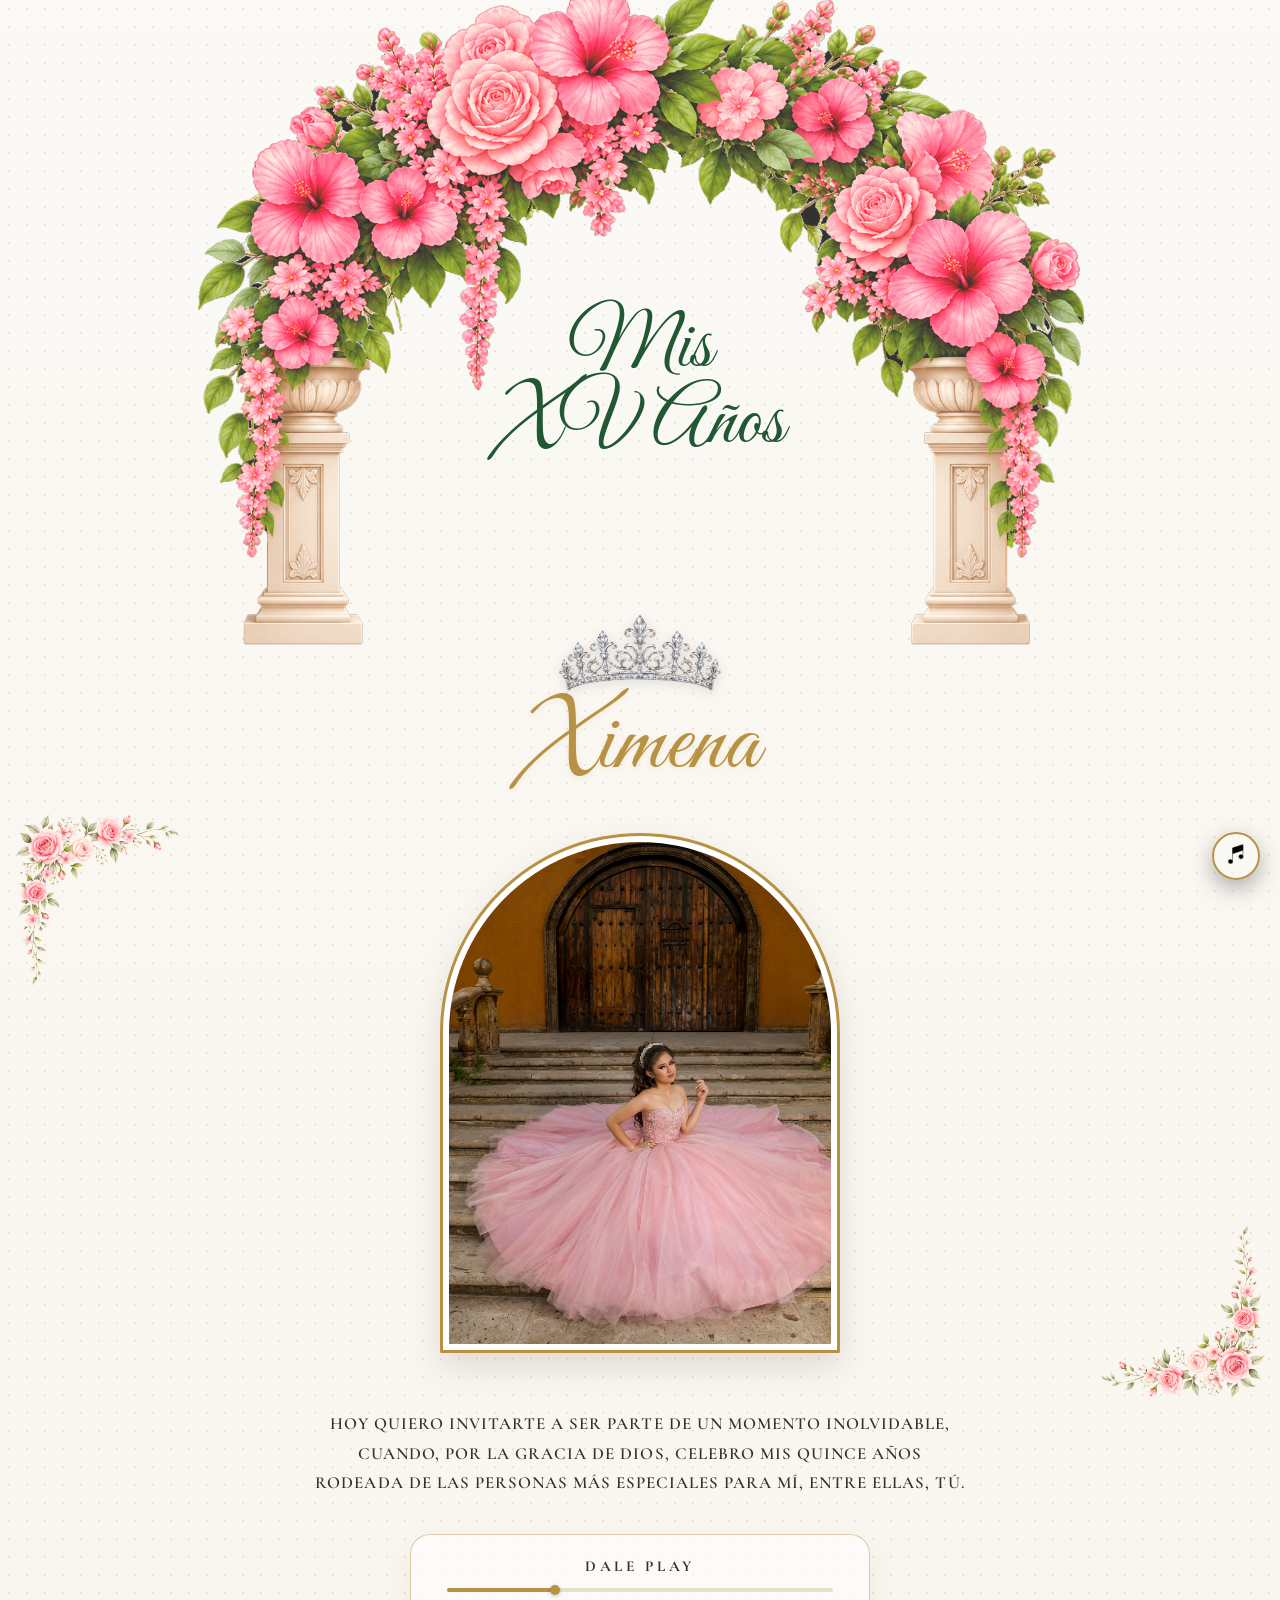
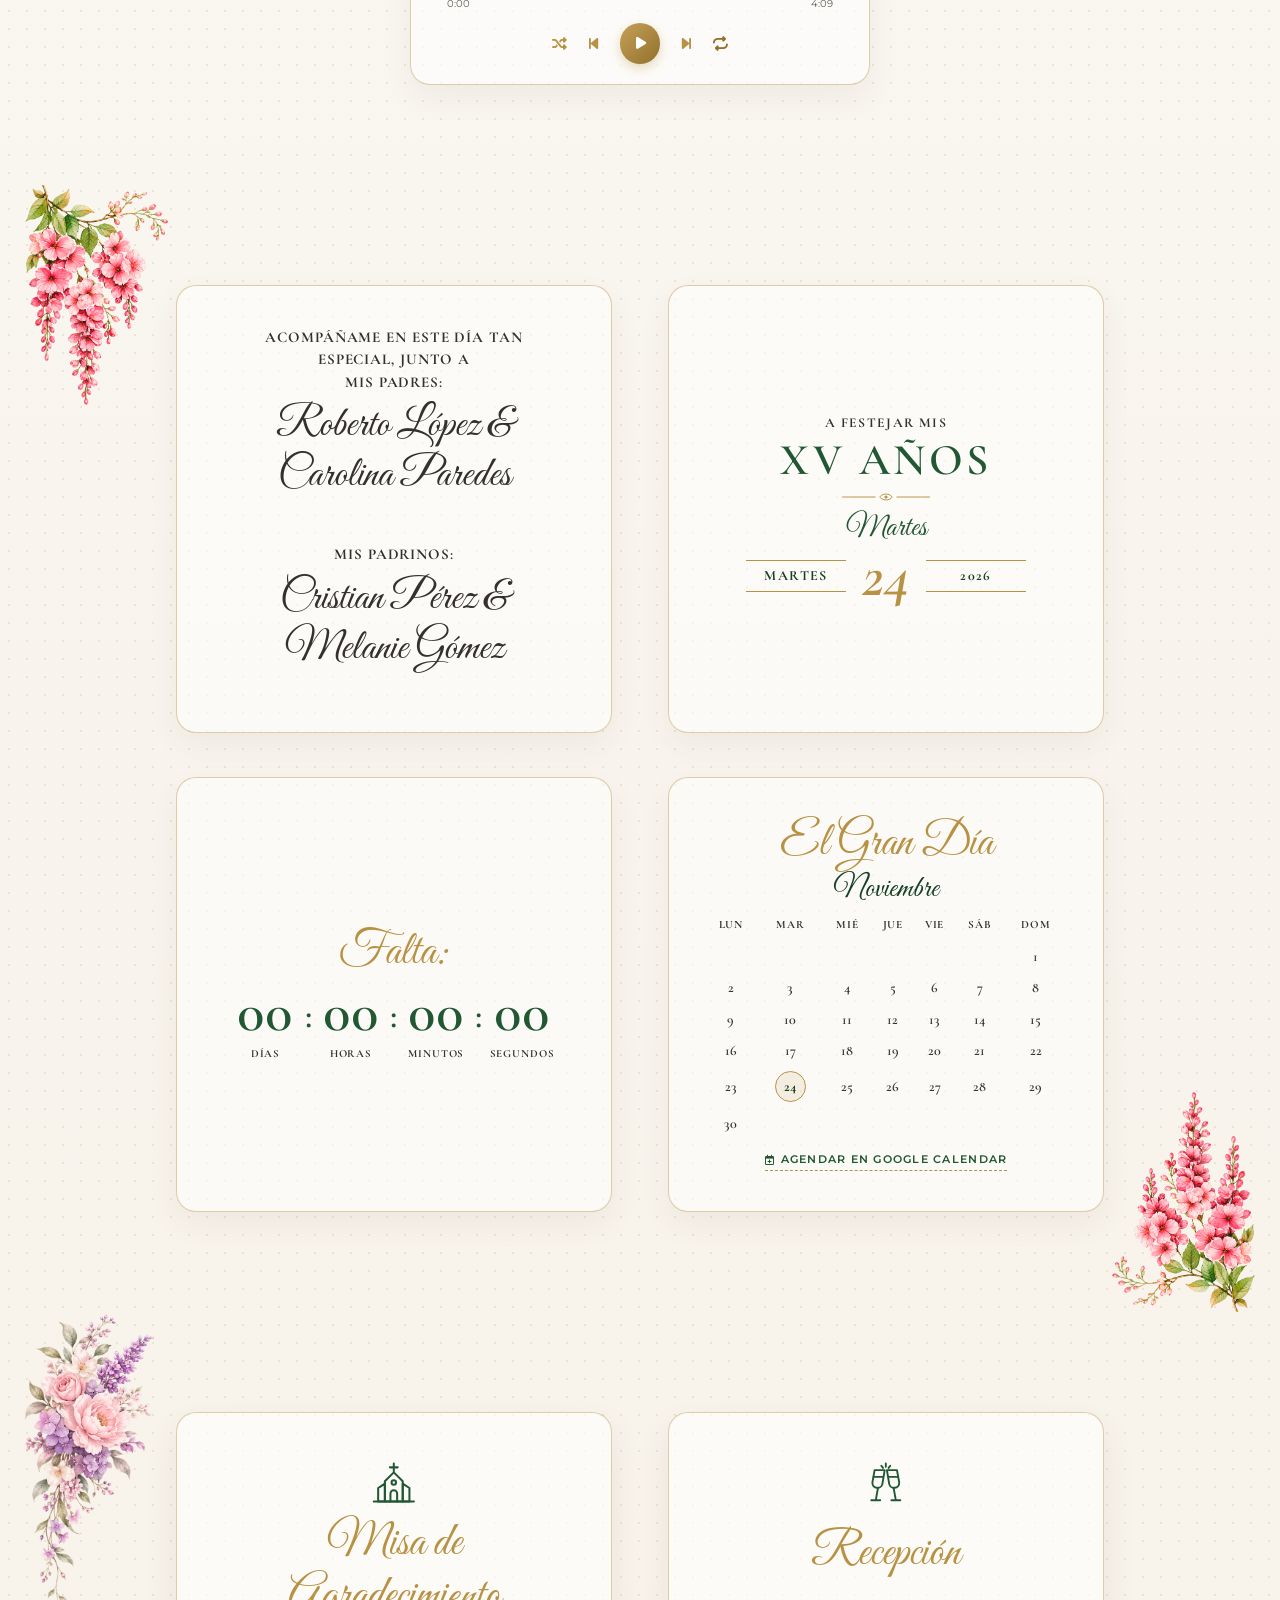
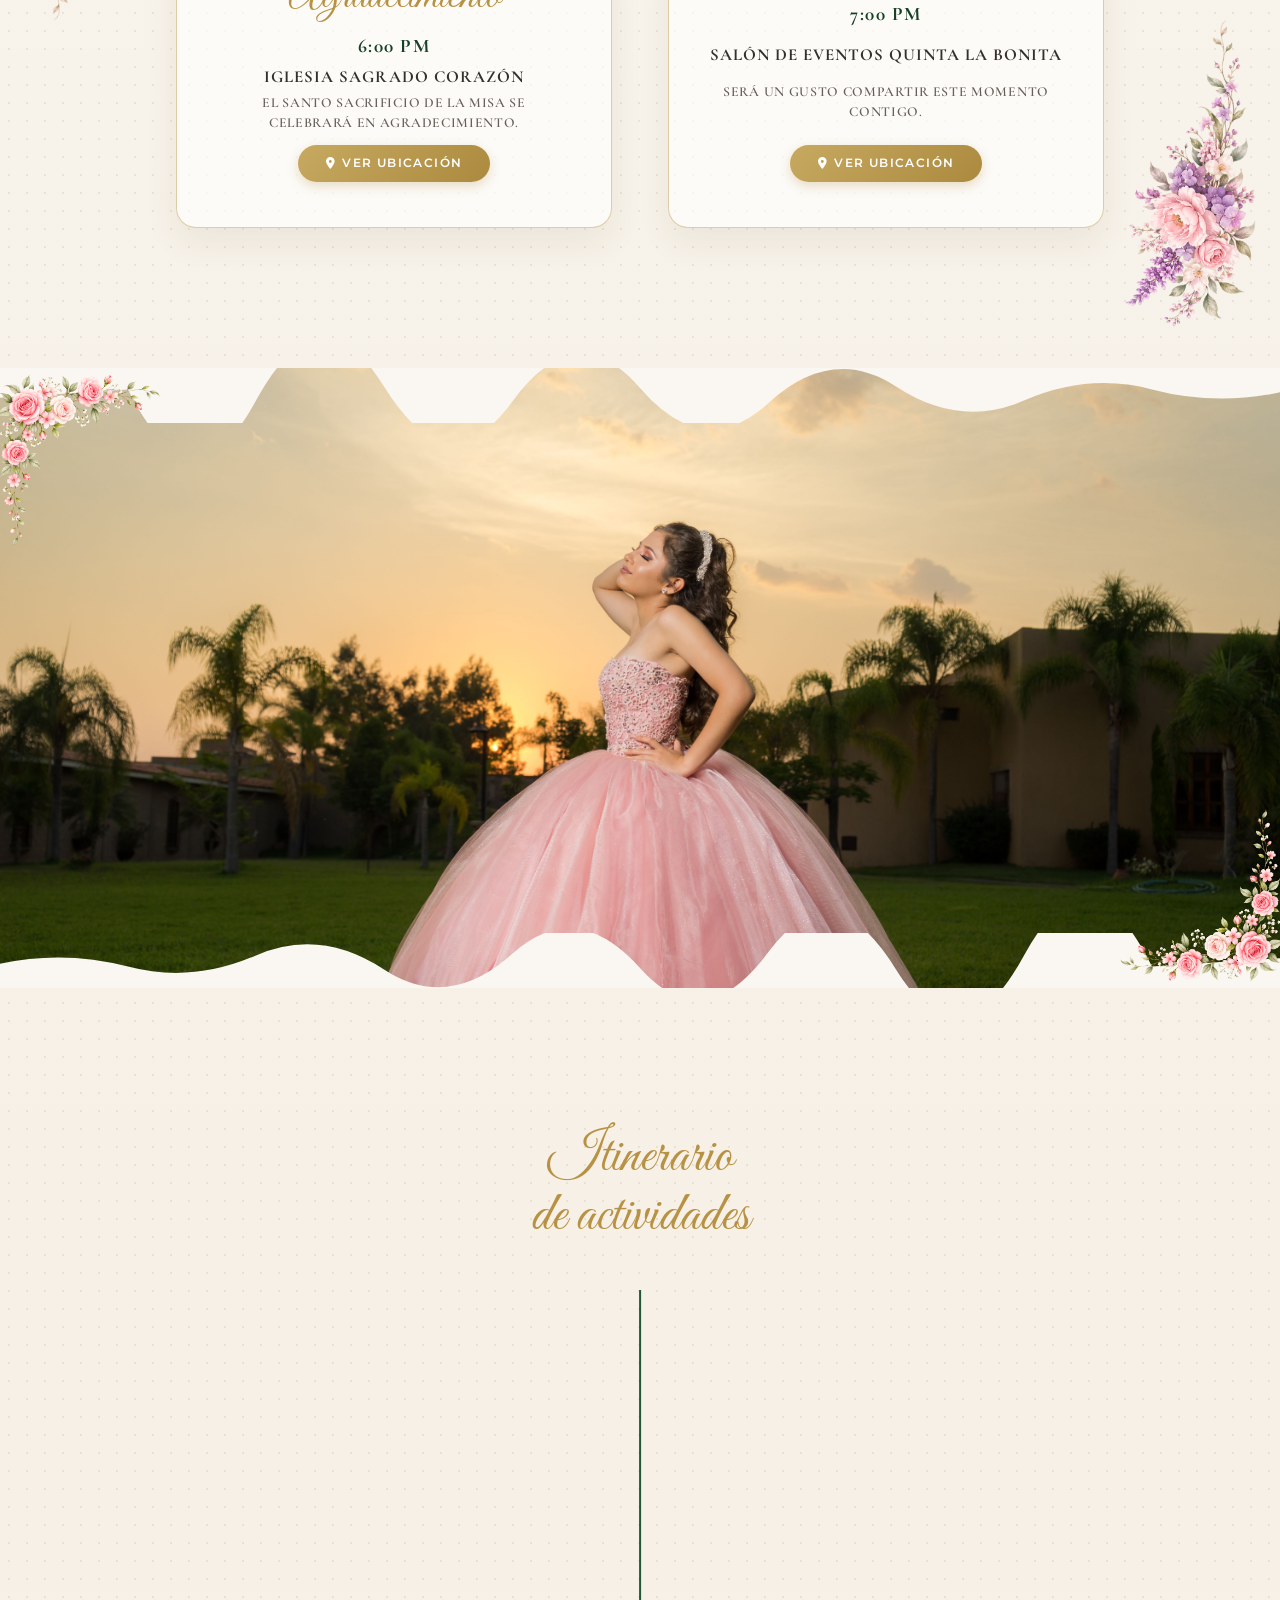
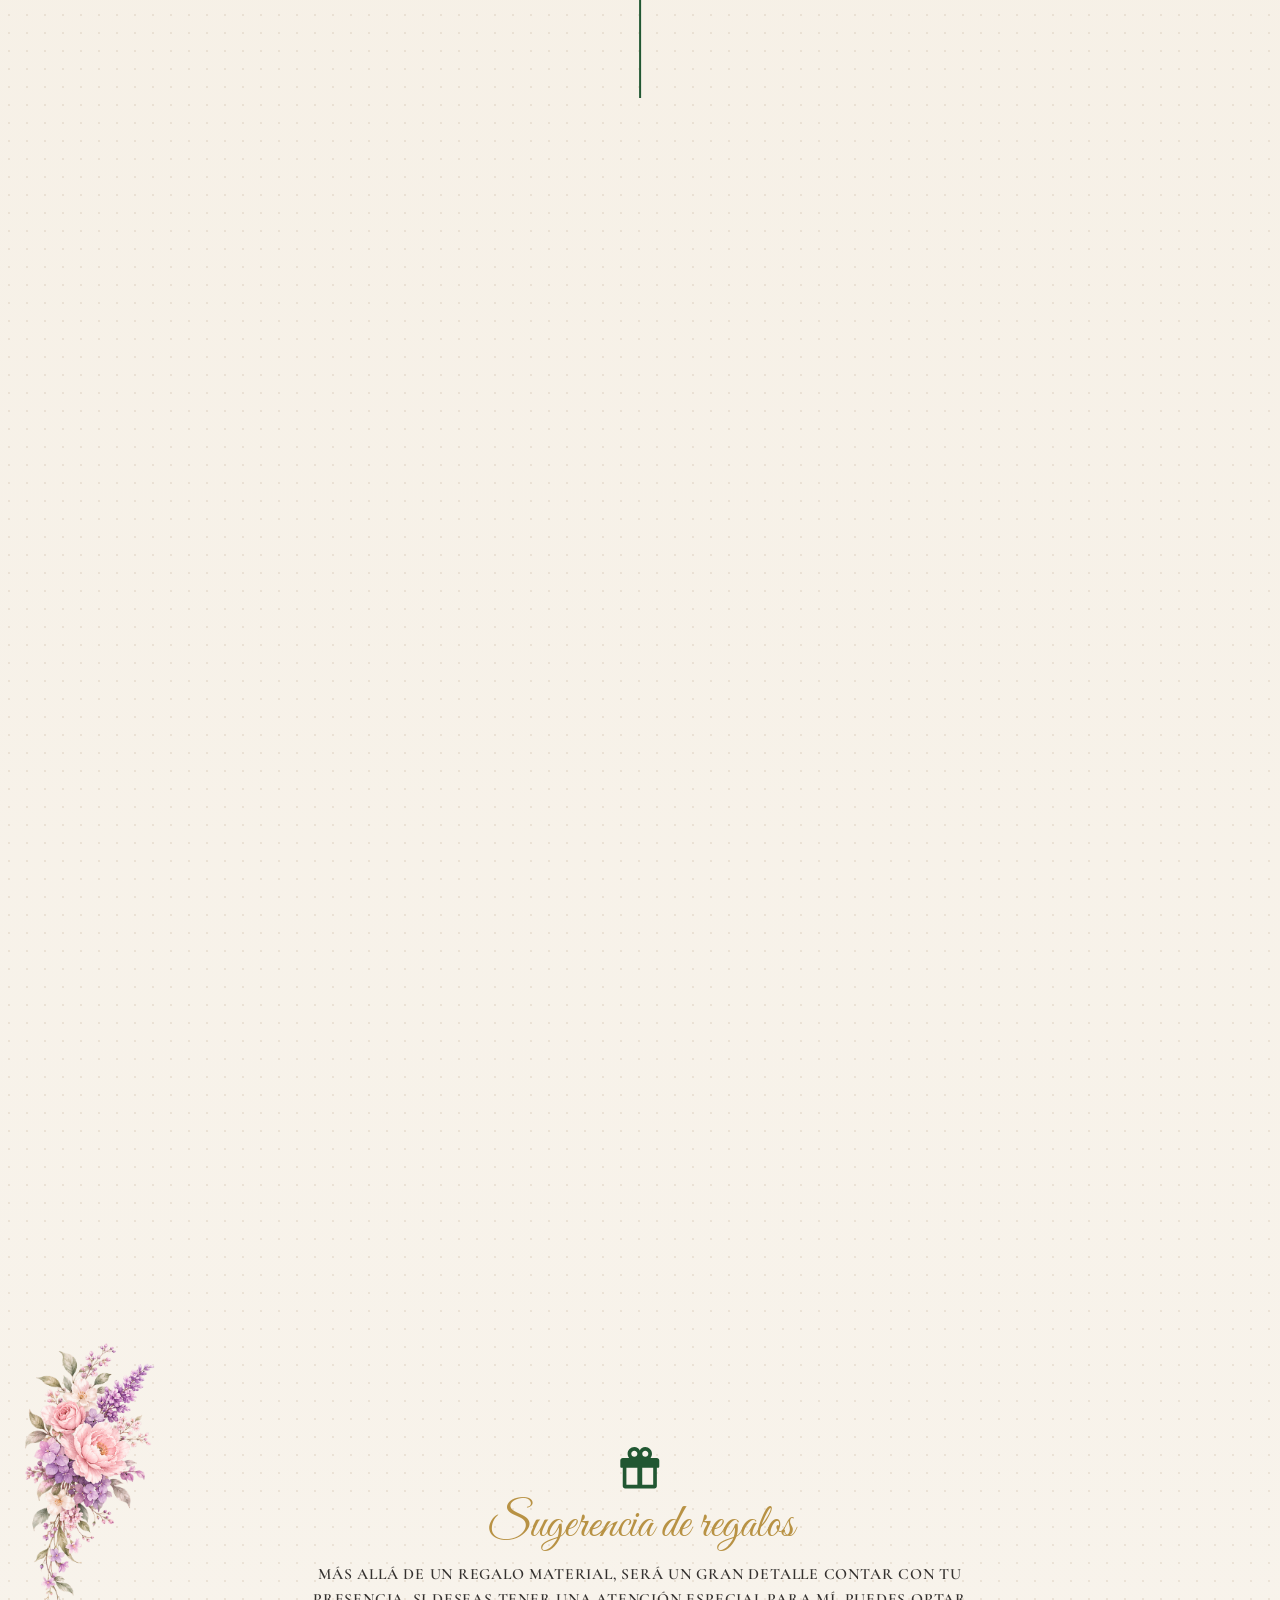
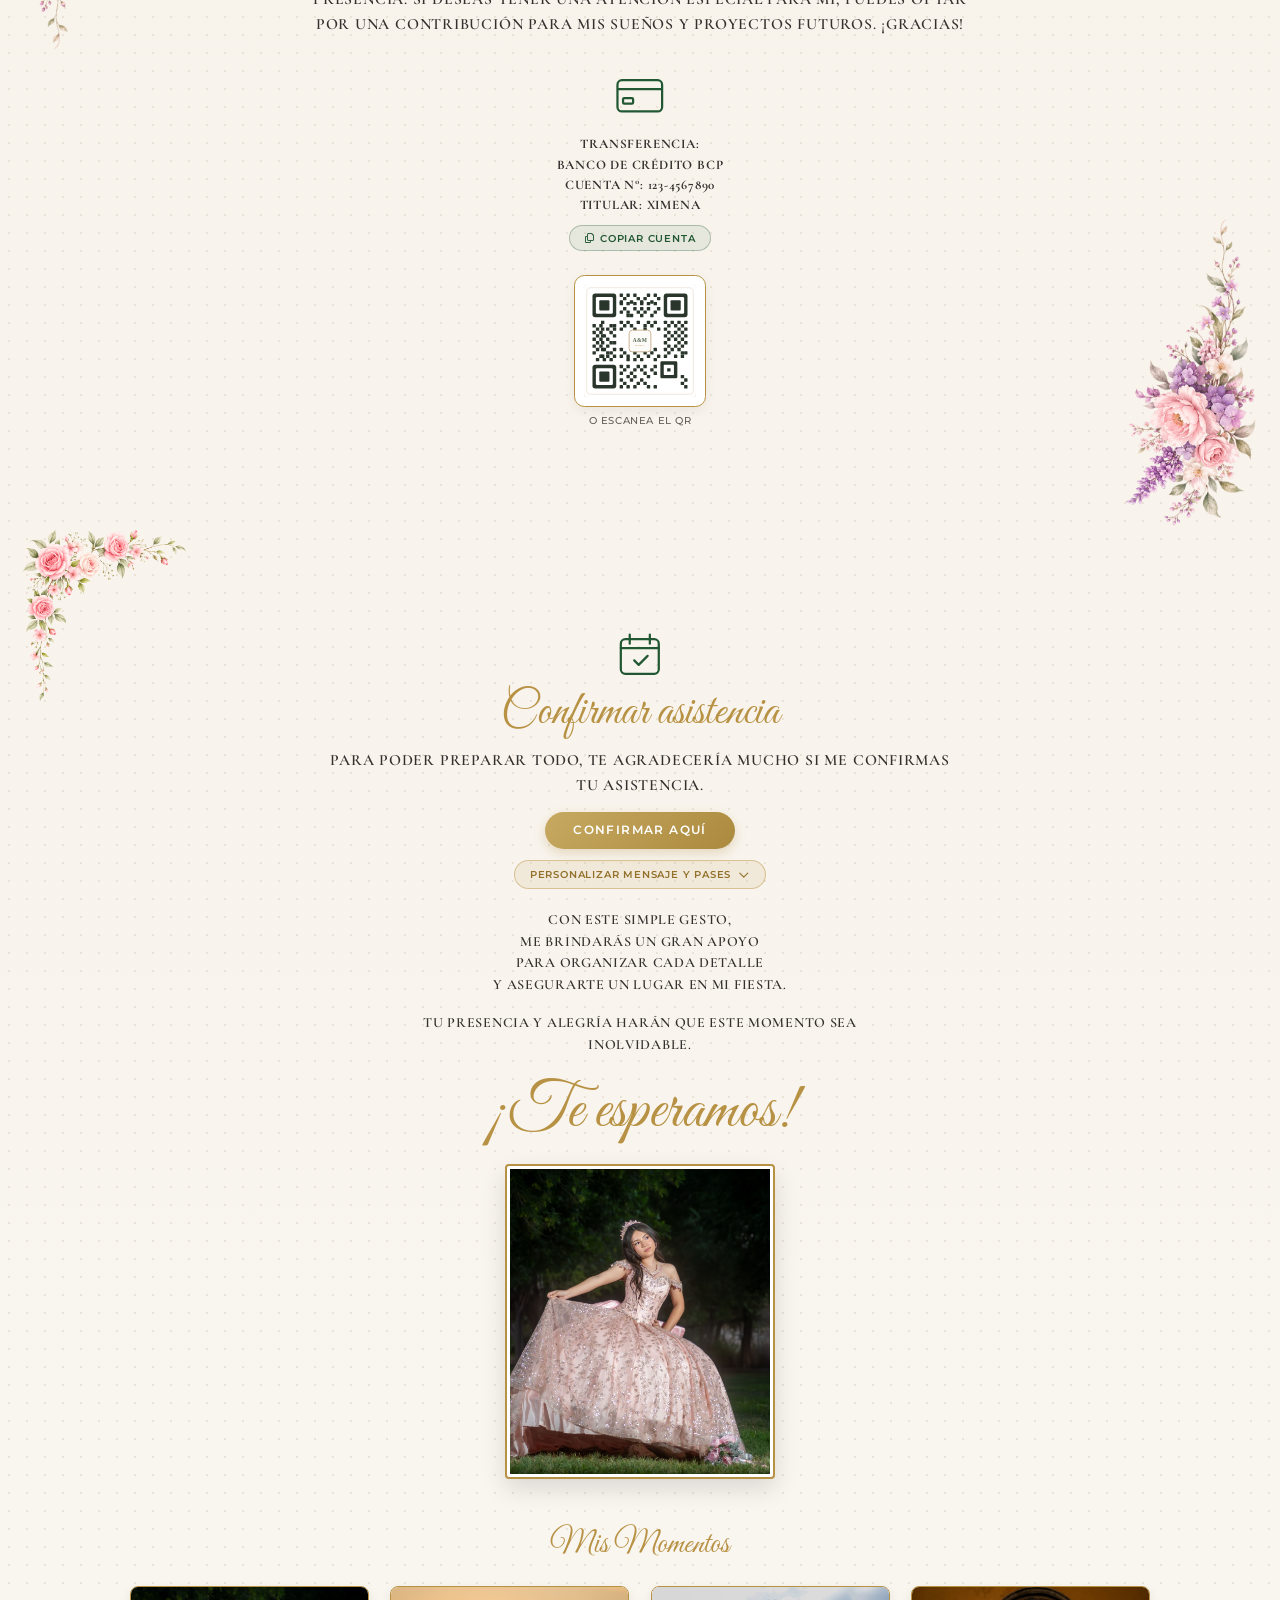
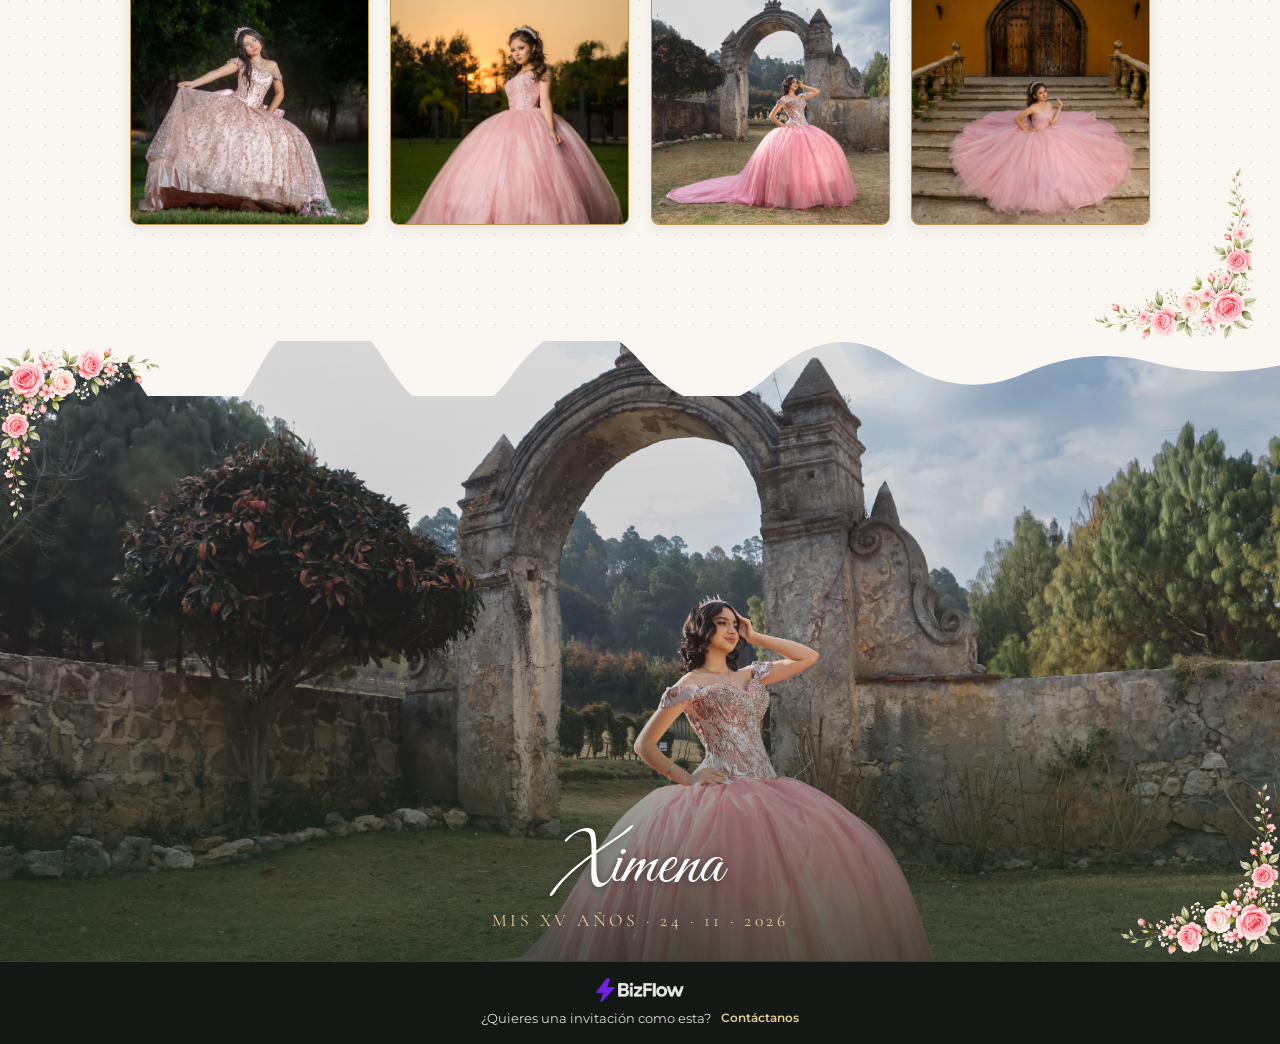
==== commit 72e78985: "Modificacion mp3 y diseño" ====
--- a/invitacion.html
+++ b/invitacion.html
@@ -54,10 +54,10 @@
 
       <!-- Fotografía Principal en Marco de Arco Dorado con Flores Laterales -->
       <div class="xv-hero-photo-wrap">
-        <img src="img/flores_rosado_3.png" alt="" aria-hidden="true"
-          class="xv-floral-decor xv-hero-flower-left" />
         <img src="img/flores_rosado_1.png" alt="" aria-hidden="true"
-          class="xv-floral-decor xv-hero-flower-right" />
+          class="xv-floral-decor xv-side-flower xv-side-flower--left xv-flower-hero-left" />
+        <img src="img/flores_rosado_1.png" alt="" aria-hidden="true"
+          class="xv-floral-decor xv-side-flower xv-side-flower--right xv-flower-hero-right" />
 
         <div class="xv-hero-arch-frame">
           <div class="xv-hero-arch-inner">
@@ -70,7 +70,8 @@
       <!-- Mensaje de Invitación -->
       <div class="xv-welcome-text">
         <p class="xv-uppercase-paragraph">
-          HOY QUIERO INVITARTE A SER PARTE DE UN MOMENTO INOLVIDABLE, CUANDO, POR LA GRACIA DE DIOS, CELEBRO MIS QUINCE AÑOS RODEADA DE LAS PERSONAS MÁS ESPECIALES PARA MÍ, ENTRE ELLAS, TÚ.
+          HOY QUIERO INVITARTE A SER PARTE DE UN MOMENTO INOLVIDABLE, CUANDO, POR LA GRACIA DE DIOS, CELEBRO MIS QUINCE
+          AÑOS RODEADA DE LAS PERSONAS MÁS ESPECIALES PARA MÍ, ENTRE ELLAS, TÚ.
         </p>
       </div>
 
@@ -119,9 +120,9 @@
 
       <!-- Flores Decorativas Laterales -->
       <img src="img/flores_rosado_3.png" alt="" aria-hidden="true"
-        class="xv-floral-decor xv-family-flower-left" />
-      <img src="img/flores_rosado_1.png" alt="" aria-hidden="true"
-        class="xv-floral-decor xv-family-flower-right" />
+        class="xv-floral-decor xv-side-flower xv-side-flower--left xv-flower-familia-left" />
+      <img src="img/flores_rosado_3.png" alt="" aria-hidden="true"
+        class="xv-floral-decor xv-side-flower xv-side-flower--right xv-flower-familia-right" />
 
       <!-- Padres y Padrinos -->
       <div class="xv-family-block">
@@ -152,11 +153,11 @@
           <circle cx="60" cy="9" r="2" fill="currentColor" />
         </svg>
 
-        <span class="xv-day-script-top">Sábado</span>
+        <span class="xv-day-script-top">Martes</span>
 
         <div class="xv-editorial-date-row">
-          <div class="xv-date-side-pill">SÁBADO</div>
-          <div class="xv-date-center-number">14</div>
+          <div class="xv-date-side-pill">MARTES</div>
+          <div class="xv-date-center-number">24</div>
           <div class="xv-date-side-pill">2026</div>
         </div>
       </div>
@@ -167,33 +168,33 @@
 
         <div class="xv-countdown-timer-row" aria-label="Cuenta regresiva para mis XV años">
           <div class="xv-cd-unit">
-            <span id="days" class="xv-cd-number">15</span>
+            <span id="days" class="xv-cd-number">00</span>
             <span class="xv-cd-label">DÍAS</span>
           </div>
           <span class="xv-cd-colon">:</span>
           <div class="xv-cd-unit">
-            <span id="hours" class="xv-cd-number">03</span>
+            <span id="hours" class="xv-cd-number">00</span>
             <span class="xv-cd-label">HORAS</span>
           </div>
           <span class="xv-cd-colon">:</span>
           <div class="xv-cd-unit">
-            <span id="minutes" class="xv-cd-number">50</span>
+            <span id="minutes" class="xv-cd-number">00</span>
             <span class="xv-cd-label">MINUTOS</span>
           </div>
           <span class="xv-cd-colon">:</span>
           <div class="xv-cd-unit">
-            <span id="seconds" class="xv-cd-number">10</span>
+            <span id="seconds" class="xv-cd-number">00</span>
             <span class="xv-cd-label">SEGUNDOS</span>
           </div>
         </div>
       </div>
 
-      <!-- Calendario Mensual ("El Gran Día - Mayo") -->
+      <!-- Calendario Mensual ("El Gran Día - Noviembre") -->
       <div class="xv-calendar-block" data-purpose="event-calendar">
         <h3 class="xv-gold-script-heading">El Gran Día</h3>
-        <p class="xv-calendar-month-script">Mayo</p>
-
-        <table class="xv-calendar-table" aria-label="Calendario de Mayo 2026">
+        <p class="xv-calendar-month-script">Noviembre</p>
+
+        <table class="xv-calendar-table" aria-label="Calendario de Noviembre 2026">
           <thead>
             <tr>
               <th>LUN</th>
@@ -211,45 +212,54 @@
               <td></td>
               <td></td>
               <td></td>
+              <td></td>
+              <td></td>
               <td>1</td>
+            </tr>
+            <tr>
               <td>2</td>
               <td>3</td>
-            </tr>
-            <tr>
               <td>4</td>
               <td>5</td>
               <td>6</td>
               <td>7</td>
               <td>8</td>
+            </tr>
+            <tr>
               <td>9</td>
               <td>10</td>
-            </tr>
-            <tr>
               <td>11</td>
               <td>12</td>
               <td>13</td>
-              <td><span class="xv-calendar-highlight">14</span></td>
+              <td>14</td>
               <td>15</td>
+            </tr>
+            <tr>
               <td>16</td>
               <td>17</td>
-            </tr>
-            <tr>
               <td>18</td>
               <td>19</td>
               <td>20</td>
               <td>21</td>
               <td>22</td>
-              <td>23</td>
-              <td>24</td>
             </tr>
             <tr>
+              <td>23</td>
+              <td><span class="xv-calendar-highlight">24</span></td>
               <td>25</td>
               <td>26</td>
               <td>27</td>
               <td>28</td>
               <td>29</td>
+            </tr>
+            <tr>
               <td>30</td>
-              <td>31</td>
+              <td></td>
+              <td></td>
+              <td></td>
+              <td></td>
+              <td></td>
+              <td></td>
             </tr>
           </tbody>
         </table>
@@ -269,9 +279,9 @@
 
       <!-- Flores Decorativas -->
       <img src="img/flores_rosado_2.png" alt="" aria-hidden="true"
-        class="xv-floral-decor xv-loc-flower-topleft" />
+        class="xv-floral-decor xv-side-flower xv-side-flower--left xv-flower-ubicaciones-left" />
       <img src="img/flores_rosado_2.png" alt="" aria-hidden="true"
-        class="xv-floral-decor xv-loc-flower-midright" />
+        class="xv-floral-decor xv-side-flower xv-side-flower--right xv-flower-ubicaciones-right" />
 
       <!-- Misa de Agradecimiento -->
       <article class="xv-event-card">
@@ -335,8 +345,10 @@
          4. BANNER FOTOGRÁFICO 1 (BORDES RASGADOS Y FLORES)
          ========================================== -->
     <div class="xv-torn-photo-banner" data-purpose="photo-divider-1">
-      <img src="img/flores_rosado_1.png" alt="" aria-hidden="true" class="xv-banner-flower-topleft" />
-      <img src="img/flores_rosado_1.png" alt="" aria-hidden="true" class="xv-banner-flower-bottomright" />
+      <img src="img/flores_rosado_1.png" alt="" aria-hidden="true"
+        class="xv-banner-flower xv-banner-flower--top xv-banner-flower--left xv-flower-banner1-left" />
+      <img src="img/flores_rosado_1.png" alt="" aria-hidden="true"
+        class="xv-banner-flower xv-banner-flower--bottom xv-banner-flower--right xv-flower-banner1-right" />
 
       <div class="xv-torn-photo-inner">
         <!-- Borde Rasgado Superior -->
@@ -362,11 +374,9 @@
          5. ITINERARIO DE ACTIVIDADES
          ========================================== -->
     <section class="xv-itinerary-section" data-purpose="itinerary-section">
-
-      <img src="img/flores_rosado_2.png" alt="" aria-hidden="true"
-        class="xv-floral-decor xv-itin-flower-left" />
-      <img src="img/flores_rosado_2.png" alt="" aria-hidden="true"
-        class="xv-floral-decor xv-itin-flower-right" />
+      <!-- 
+      <img src="img/flores_rosado_1.png" alt="" aria-hidden="true" class="xv-floral-decor xv-side-flower xv-side-flower--left xv-flower-itinerario-left" />
+      <img src="img/flores_rosado_1.png" alt="" aria-hidden="true" class="xv-floral-decor xv-side-flower xv-side-flower--right xv-flower-itinerario-right" /> -->
 
       <h2 class="xv-itinerary-title">Itinerario<br />de actividades</h2>
 
@@ -468,7 +478,9 @@
     <section class="xv-dresscode-section" data-purpose="dress-code">
 
       <img src="img/flores_rosado_3.png" alt="" aria-hidden="true"
-        class="xv-floral-decor xv-dress-flower-left" />
+        class="xv-floral-decor xv-side-flower xv-side-flower--left xv-flower-vestimenta-left" />
+      <img src="img/flores_rosado_3.png" alt="" aria-hidden="true"
+        class="xv-floral-decor xv-side-flower xv-side-flower--right xv-flower-vestimenta-right" />
 
       <h2 class="xv-gold-script-heading">Código de vestimenta</h2>
       <p class="xv-dress-subtitle">ETIQUETA</p>
@@ -479,7 +491,8 @@
       </div>
 
       <p class="xv-dress-note">
-        CON TU ELEGANCIA Y BUENA DISPOSICIÓN HARÁS DE ESTA CELEBRACIÓN UN DÍA AÚN MÁS ESPECIAL. ¡MUCHAS GRACIAS POR ACOMPAÑARME!
+        CON TU ELEGANCIA Y BUENA DISPOSICIÓN HARÁS DE ESTA CELEBRACIÓN UN DÍA AÚN MÁS ESPECIAL. ¡MUCHAS GRACIAS POR
+        ACOMPAÑARME!
       </p>
 
     </section>
@@ -488,7 +501,10 @@
          7. BANNER FOTOGRÁFICO 2 (CON BORDE RASGADO Y FLORES)
          ========================================== -->
     <div class="xv-torn-photo-banner" data-purpose="photo-divider-2">
-      <img src="img/flores_rosado_1.png" alt="" aria-hidden="true" class="xv-banner-flower-bottomleft" />
+      <img src="img/flores_rosado_1.png" alt="" aria-hidden="true"
+        class="xv-banner-flower xv-banner-flower--top xv-banner-flower--left xv-flower-banner2-left" />
+      <img src="img/flores_rosado_1.png" alt="" aria-hidden="true"
+        class="xv-banner-flower xv-banner-flower--bottom xv-banner-flower--right xv-flower-banner2-right" />
 
       <div class="xv-torn-photo-inner">
         <!-- Borde Rasgado Superior -->
@@ -515,8 +531,10 @@
          ========================================== -->
     <section class="xv-gifts-section" data-purpose="gift-registry">
 
-      <img src="img/flores_rosado_3.png" alt="" aria-hidden="true"
-        class="xv-floral-decor xv-gifts-flower-right" />
+      <img src="img/flores_rosado_2.png" alt="" aria-hidden="true"
+        class="xv-floral-decor xv-side-flower xv-side-flower--left xv-flower-regalos-left" />
+      <img src="img/flores_rosado_2.png" alt="" aria-hidden="true"
+        class="xv-floral-decor xv-side-flower xv-side-flower--right xv-flower-regalos-right" />
 
       <!-- Icono de Regalo Verde Esmeralda -->
       <div class="xv-emerald-icon-box" aria-hidden="true">
@@ -529,7 +547,8 @@
       <h2 class="xv-gold-script-heading">Sugerencia de regalos</h2>
 
       <p class="xv-gifts-text">
-        MÁS ALLÁ DE UN REGALO MATERIAL, SERÁ UN GRAN DETALLE CONTAR CON TU PRESENCIA. SI DESEAS TENER UNA ATENCIÓN ESPECIAL PARA MÍ, PUEDES OPTAR POR UNA CONTRIBUCIÓN PARA MIS SUEÑOS Y PROYECTOS FUTUROS. ¡GRACIAS!
+        MÁS ALLÁ DE UN REGALO MATERIAL, SERÁ UN GRAN DETALLE CONTAR CON TU PRESENCIA. SI DESEAS TENER UNA ATENCIÓN
+        ESPECIAL PARA MÍ, PUEDES OPTAR POR UNA CONTRIBUCIÓN PARA MIS SUEÑOS Y PROYECTOS FUTUROS. ¡GRACIAS!
       </p>
 
       <!-- Datos de Transferencia Bancaria -->
@@ -573,7 +592,9 @@
     <section class="xv-rsvp-section" data-purpose="rsvp-section" id="confirmar-asistencia">
 
       <img src="img/flores_rosado_1.png" alt="" aria-hidden="true"
-        class="xv-floral-decor xv-rsvp-flower-left" />
+        class="xv-floral-decor xv-side-flower xv-side-flower--left xv-flower-asistencia-left" />
+      <img src="img/flores_rosado_1.png" alt="" aria-hidden="true"
+        class="xv-floral-decor xv-side-flower xv-side-flower--right xv-flower-asistencia-right" />
 
       <!-- Icono de Calendario con Corazón/Check en Verde Esmeralda -->
       <div class="xv-emerald-icon-box" aria-hidden="true">
@@ -686,7 +707,10 @@
          10. CIERRE FOTOGRÁFICO CON BORDE RASGADO
          ========================================== -->
     <footer class="xv-final-photo-section" data-purpose="footer-image-section">
-      <img src="img/flores_rosado_1.png" alt="" aria-hidden="true" class="xv-final-flower-topright" />
+      <img src="img/flores_rosado_1.png" alt="" aria-hidden="true"
+        class="xv-banner-flower xv-banner-flower--top xv-banner-flower--left xv-flower-final-left" />
+      <img src="img/flores_rosado_1.png" alt="" aria-hidden="true"
+        class="xv-banner-flower xv-banner-flower--bottom xv-banner-flower--right xv-flower-final-right" />
 
       <div class="xv-final-photo-box">
         <svg class="xv-torn-edge-top" viewBox="0 0 500 40" preserveAspectRatio="none" aria-hidden="true">
@@ -699,7 +723,7 @@
 
         <div class="xv-final-vignette">
           <p class="xv-final-name">Ximena</p>
-          <p class="xv-final-sub">Mis XV Años · 14 · 05 · 2026</p>
+          <p class="xv-final-sub">Mis XV Años · 24 · 11 · 2026</p>
         </div>
       </div>
     </footer>
@@ -752,6 +776,7 @@
 
   <!-- Scripts Modulares -->
   <script src="js/config.js"></script>
+  <script src="js/render.js"></script>
   <script src="js/envelope.js"></script>
   <script src="js/countdown.js"></script>
   <script src="js/music.js"></script>
@@ -761,4 +786,4 @@
   <script src="js/invitation.js"></script>
 </body>
 
-</html>
+</html>
--- a/css/invitation.css
+++ b/css/invitation.css
@@ -19,6 +19,20 @@
 /* ==========================================================================
    ELEMENTOS DECORATIVOS FLORALES ESTÁTICOS (SIN TAPAR CONTENIDO)
    ========================================================================== */
+/*
+  Sistema unificado de flores laterales (flores_rosado_1/2/3.png):
+  - Cada sección usa la MISMA imagen a la izquierda y a la derecha.
+  - La copia derecha se refleja (scaleX(-1)) para que ambas apunten al centro.
+  - Siempre pegadas al borde de la pantalla (aunque la sección tenga max-width).
+  - Tamaño fluido: mínimo fijo en móvil, crece en pantallas grandes.
+*/
+.main-invitation-container {
+  --xv-flower-size: clamp(6rem, 3.25rem + 9vw, 17rem);
+  --xv-flower-bleed: 0.25rem;
+  /* lo poco que sobresale del borde */
+  --xv-section-space: clamp(3.5rem, 2.25rem + 5vw, 7.5rem);
+}
+
 .xv-floral-decor {
   position: absolute;
   pointer-events: none;
@@ -29,6 +43,178 @@
   opacity: 0.92;
 }
 
+.xv-side-flower {
+  width: var(--xv-flower-size);
+  height: auto;
+}
+
+/* Izquierda: arriba, apuntando hacia la derecha */
+/* Derecha: abajo, girada 180° para apuntar hacia la izquierda */
+.xv-side-flower--right {
+  transform: scale(-1, -1);
+}
+
+/* Flores en banners fotográficos y cierre (sobre el borde rasgado) */
+.xv-banner-flower {
+  position: absolute;
+  width: var(--xv-flower-size);
+  height: auto;
+  z-index: 5;
+  pointer-events: none;
+  user-select: none;
+}
+
+.xv-banner-flower--top.xv-banner-flower--right {
+  transform: scaleX(-1);
+}
+
+.xv-banner-flower--bottom.xv-banner-flower--left {
+  transform: scaleY(-1);
+}
+
+.xv-banner-flower--bottom.xv-banner-flower--right {
+  transform: scale(-1, -1);
+}
+
+/* ==========================================================================
+   POSICIÓN INDIVIDUAL DE CADA FLOR (EDITA AQUÍ CADA UNA POR SEPARADO)
+   - top / bottom : distancia vertical dentro de la sección
+   - left / right : distancia al borde de la pantalla
+       calc(50% - 50vw ...) = pegada al borde de la pantalla.
+       Súmale/réstale un valor para alejarla o sacarla más.
+   - width        : tamaño (var(--xv-flower-size) = tamaño fluido común)
+   ========================================================================== */
+
+/* 1. Portada (foto en arco) */
+.xv-flower-hero-left {
+  top: 0;
+  left: calc(52% - 50vw - var(--xv-flower-bleed));
+  width: var(--xv-flower-size);
+}
+
+.xv-flower-hero-right {
+  top: 410px;
+  right: calc(52% - 50vw - var(--xv-flower-bleed));
+  width: var(--xv-flower-size);
+}
+
+/* 2. Padres, fecha y calendario */
+.xv-flower-familia-left {
+  top: 0;
+  left: calc(52% - 50vw - var(--xv-flower-bleed));
+  width: var(--xv-flower-size);
+}
+
+.xv-flower-familia-right {
+  bottom: 0;
+  right: calc(52% - 50vw - var(--xv-flower-bleed));
+  width: var(--xv-flower-size);
+}
+
+/* 3. Misa y recepción */
+.xv-flower-ubicaciones-left {
+  top: 0;
+  left: calc(52% - 50vw - var(--xv-flower-bleed));
+  width: var(--xv-flower-size);
+}
+
+.xv-flower-ubicaciones-right {
+  bottom: 0;
+  right: calc(52% - 50vw - var(--xv-flower-bleed));
+  width: var(--xv-flower-size);
+}
+
+/* 4. Banner fotográfico 1 */
+.xv-flower-banner1-left {
+  top: 0.3rem;
+  left: calc(-1 * var(--xv-flower-bleed));
+  width: var(--xv-flower-size);
+}
+
+.xv-flower-banner1-right {
+  bottom: 0.3rem;
+  right: calc(-1 * var(--xv-flower-bleed));
+  width: var(--xv-flower-size);
+}
+
+/* 5. Itinerario */
+.xv-flower-itinerario-left {
+  top: 0;
+  left: calc(52% - 50vw - var(--xv-flower-bleed));
+  width: var(--xv-flower-size);
+}
+
+.xv-flower-itinerario-right {
+  bottom: 0;
+  right: calc(52% - 50vw - var(--xv-flower-bleed));
+  width: var(--xv-flower-size);
+}
+
+/* 6. Código de vestimenta */
+.xv-flower-vestimenta-left {
+  top: 0;
+  left: calc(52% - 50vw - var(--xv-flower-bleed));
+  width: var(--xv-flower-size);
+}
+
+.xv-flower-vestimenta-right {
+  bottom: 0;
+  right: calc(52% - 50vw - var(--xv-flower-bleed));
+  width: var(--xv-flower-size);
+}
+
+/* 7. Banner fotográfico 2 */
+.xv-flower-banner2-left {
+  top: 0.3rem;
+  left: calc(-1 * var(--xv-flower-bleed));
+  width: var(--xv-flower-size);
+}
+
+.xv-flower-banner2-right {
+  bottom: 0.3rem;
+  right: calc(-1 * var(--xv-flower-bleed));
+  width: var(--xv-flower-size);
+}
+
+/* 8. Sugerencia de regalos */
+.xv-flower-regalos-left {
+  top: 0;
+  left: calc(52% - 50vw - var(--xv-flower-bleed));
+  width: var(--xv-flower-size);
+}
+
+.xv-flower-regalos-right {
+  bottom: 0;
+  right: calc(52% - 50vw - var(--xv-flower-bleed));
+  width: var(--xv-flower-size);
+}
+
+/* 9. Confirmar asistencia */
+.xv-flower-asistencia-left {
+  top: 0;
+  left: calc(52% - 50vw - var(--xv-flower-bleed));
+  width: var(--xv-flower-size);
+}
+
+.xv-flower-asistencia-right {
+  bottom: 0;
+  right: calc(52% - 50vw - var(--xv-flower-bleed));
+  width: var(--xv-flower-size);
+}
+
+/* 10. Cierre fotográfico final */
+.xv-flower-final-left {
+  top: 0.3rem;
+  left: calc(-1 * var(--xv-flower-bleed));
+  width: var(--xv-flower-size);
+}
+
+.xv-flower-final-right {
+  bottom: 0.3rem;
+  right: calc(-1 * var(--xv-flower-bleed));
+  width: var(--xv-flower-size);
+}
+
 .xv-family-date-section> :not(.xv-floral-decor),
 .xv-locations-section> :not(.xv-floral-decor),
 .xv-itinerary-section> :not(.xv-floral-decor),
@@ -65,11 +251,12 @@
 }
 
 .xv-arch-columns-img {
+  opacity: 0.8;
   width: 106%;
   max-width: 560px;
   height: auto;
   object-fit: contain;
-  margin-top: -0.25rem;
+  margin-top: -0.75rem;
   pointer-events: none;
   z-index: 2;
 }
@@ -132,25 +319,7 @@
   justify-content: center;
   align-items: center;
   padding: 0.5rem 2rem;
-  margin-bottom: 1.4rem;
-}
-
-/* Flores laterales junto al arco de portada (detrás del marco) */
-.xv-hero-flower-left {
-  position: absolute;
-  top: -0.6rem;
-  left: -1.15rem;
-  width: 7.4rem;
-  z-index: 1;
-}
-
-.xv-hero-flower-right {
-  position: absolute;
-  bottom: -0.6rem;
-  right: -1.15rem;
-  width: 7.6rem;
-  z-index: 1;
-  transform: scale(-1, -1);
+  margin-bottom: 1.85rem;
 }
 
 .xv-hero-arch-frame {
@@ -325,23 +494,6 @@
   text-align: center;
 }
 
-.xv-family-flower-left {
-  position: absolute;
-  top: 0.15rem;
-  left: -1.55rem;
-  width: 6.8rem;
-  z-index: 1;
-}
-
-.xv-family-flower-right {
-  position: absolute;
-  bottom: 0.25rem;
-  right: -1.55rem;
-  width: 7.2rem;
-  z-index: 1;
-  transform: scale(-1, -1);
-}
-
 .xv-family-block {
   position: relative;
   z-index: 4;
@@ -349,7 +501,7 @@
   flex-direction: column;
   align-items: center;
   max-width: 285px;
-  padding: 0 0.75rem;
+  padding: 3.35rem 0.75rem;
 }
 
 .xv-section-subtitle-upper {
@@ -368,7 +520,7 @@
   font-size: 2.05rem;
   color: var(--xv-text-dark);
   line-height: 1.18;
-  margin-bottom: 1.35rem;
+  margin-bottom: 2.65rem;
 }
 
 /* A Festejar Mis XV Años + Fecha Editorial */
@@ -600,23 +752,6 @@
   text-align: center;
 }
 
-.xv-loc-flower-topleft {
-  position: absolute;
-  top: 0.2rem;
-  left: -1.55rem;
-  width: 6.8rem;
-  z-index: 1;
-}
-
-.xv-loc-flower-midright {
-  position: absolute;
-  bottom: 0.75rem;
-  right: -1.55rem;
-  width: 6.8rem;
-  z-index: 1;
-  transform: scaleX(-1);
-}
-
 .xv-event-card {
   position: relative;
   z-index: 4;
@@ -755,38 +890,6 @@
   pointer-events: none;
 }
 
-.xv-banner-flower-topleft {
-  position: absolute;
-  top: -1rem;
-  left: -0.85rem;
-  width: 7.5rem;
-  z-index: 5;
-  pointer-events: none;
-  user-select: none;
-}
-
-.xv-banner-flower-bottomright {
-  position: absolute;
-  bottom: -1rem;
-  right: -0.85rem;
-  width: 7.5rem;
-  z-index: 5;
-  pointer-events: none;
-  user-select: none;
-  transform: scale(-1, -1);
-}
-
-.xv-banner-flower-bottomleft {
-  position: absolute;
-  bottom: -1rem;
-  left: -0.85rem;
-  width: 7.5rem;
-  z-index: 5;
-  pointer-events: none;
-  user-select: none;
-  transform: scaleY(-1);
-}
-
 /* ==========================================================================
    5. ITINERARIO DE ACTIVIDADES (LÍNEA DE TIEMPO VERTICAL ALTERNADA)
    ========================================================================== */
@@ -798,23 +901,6 @@
   flex-direction: column;
   align-items: center;
   text-align: center;
-}
-
-.xv-itin-flower-left {
-  position: absolute;
-  top: 0.5rem;
-  left: -1.65rem;
-  width: 6.5rem;
-  z-index: 1;
-}
-
-.xv-itin-flower-right {
-  position: absolute;
-  bottom: 0.5rem;
-  right: -1.65rem;
-  width: 6.5rem;
-  z-index: 1;
-  transform: scaleX(-1);
 }
 
 .xv-itinerary-title {
@@ -928,14 +1014,6 @@
   text-align: center;
 }
 
-.xv-dress-flower-left {
-  position: absolute;
-  top: 0.1rem;
-  left: -1.6rem;
-  width: 6.5rem;
-  z-index: 1;
-}
-
 .xv-dress-subtitle {
   font-family: var(--font-serif);
   font-size: 0.95rem;
@@ -991,15 +1069,6 @@
   flex-direction: column;
   align-items: center;
   text-align: center;
-}
-
-.xv-gifts-flower-right {
-  position: absolute;
-  top: 0.25rem;
-  right: -1.6rem;
-  width: 6.6rem;
-  z-index: 1;
-  transform: scaleX(-1);
 }
 
 .xv-gifts-text {
@@ -1099,14 +1168,6 @@
   flex-direction: column;
   align-items: center;
   text-align: center;
-}
-
-.xv-rsvp-flower-left {
-  position: absolute;
-  top: -0.25rem;
-  left: -1.5rem;
-  width: 7rem;
-  z-index: 1;
 }
 
 .xv-rsvp-lead {
@@ -1310,17 +1371,6 @@
   position: relative;
   width: 100%;
   line-height: 0;
-}
-
-.xv-final-flower-topright {
-  position: absolute;
-  top: -1rem;
-  right: -0.85rem;
-  width: 7.5rem;
-  z-index: 5;
-  pointer-events: none;
-  user-select: none;
-  transform: scaleX(-1);
 }
 
 .xv-final-photo-box {
--- a/css/responsive.css
+++ b/css/responsive.css
@@ -28,16 +28,9 @@
   }
 
   .xv-floral-decor {
-    max-width: 5.2rem;
     opacity: 0.85;
   }
 
-  .xv-banner-flower-topleft,
-  .xv-banner-flower-bottomright,
-  .xv-banner-flower-bottomleft,
-  .xv-final-flower-topright {
-    width: 5.8rem;
-  }
 }
 
 /* --------------------------------------------------------------------------
@@ -91,18 +84,6 @@
 
   .xv-hero-arch-frame {
     max-width: 350px;
-  }
-
-  .xv-hero-flower-left {
-    top: -1rem;
-    left: 2rem;
-    width: 10.5rem;
-  }
-
-  .xv-hero-flower-right {
-    bottom: -1rem;
-    right: 2rem;
-    width: 11rem;
   }
 
   .xv-welcome-text {
@@ -132,18 +113,6 @@
     gap: 2.5rem 2.5rem;
     align-items: center;
     justify-items: center;
-  }
-
-  .xv-family-flower-left {
-    top: 0.25rem;
-    left: -1.5rem;
-    width: 9.5rem;
-  }
-
-  .xv-family-flower-right {
-    bottom: 0.25rem;
-    right: -1.5rem;
-    width: 10rem;
   }
 
   .xv-family-block {
@@ -227,18 +196,6 @@
     justify-items: center;
   }
 
-  .xv-loc-flower-topleft {
-    top: 0.25rem;
-    left: -1.5rem;
-    width: 9.5rem;
-  }
-
-  .xv-loc-flower-midright {
-    bottom: 0.25rem;
-    right: -1.5rem;
-    width: 9.5rem;
-  }
-
   .xv-event-card {
     max-width: 440px;
     background: rgba(255, 255, 255, 0.65);
@@ -291,42 +248,9 @@
     height: 46px;
   }
 
-  .xv-banner-flower-topleft,
-  .xv-banner-flower-bottomright,
-  .xv-banner-flower-bottomleft {
-    width: 11.5rem;
-  }
-
-  .xv-banner-flower-topleft {
-    top: -1.1rem;
-    left: -0.35rem;
-  }
-
-  .xv-banner-flower-bottomright {
-    bottom: -1.1rem;
-    right: -0.35rem;
-  }
-
-  .xv-banner-flower-bottomleft {
-    bottom: -1.1rem;
-    left: -0.35rem;
-  }
-
   /* 5. Itinerario de Actividades en Tablet */
   .xv-itinerary-section {
     padding: 3.75rem 3rem 3.25rem 3rem;
-  }
-
-  .xv-itin-flower-left {
-    top: 0.75rem;
-    left: -1rem;
-    width: 9.8rem;
-  }
-
-  .xv-itin-flower-right {
-    bottom: 0.75rem;
-    right: -1rem;
-    width: 9.8rem;
   }
 
   .xv-itinerary-title {
@@ -366,12 +290,6 @@
     padding: 3rem 3rem 3.5rem 3rem;
   }
 
-  .xv-dress-flower-left {
-    top: 0.25rem;
-    left: -1rem;
-    width: 9.8rem;
-  }
-
   .xv-dress-subtitle {
     font-size: 1.1rem;
   }
@@ -394,12 +312,6 @@
   /* 7. Sugerencia de Regalos en Tablet */
   .xv-gifts-section {
     padding: 3.5rem 3rem 3rem 3rem;
-  }
-
-  .xv-gifts-flower-right {
-    top: 0.5rem;
-    right: -1rem;
-    width: 10rem;
   }
 
   .xv-gifts-text {
@@ -413,12 +325,6 @@
     padding: 3.5rem 3rem 4rem 3rem;
   }
 
-  .xv-rsvp-flower-left {
-    top: 0.25rem;
-    left: -1rem;
-    width: 10.2rem;
-  }
-
   .xv-rsvp-lead {
     font-size: 0.9rem;
     max-width: 540px;
@@ -454,12 +360,6 @@
   }
 
   /* 9. Cierre Fotográfico en Tablet */
-  .xv-final-flower-topright {
-    top: -1.1rem;
-    right: -0.35rem;
-    width: 11.5rem;
-  }
-
   .xv-final-photo-box {
     aspect-ratio: 16 / 9;
     max-height: 560px;
@@ -525,18 +425,6 @@
     padding: 6px;
   }
 
-  .xv-hero-flower-left {
-    top: -1.25rem;
-    left: 3.5rem;
-    width: 14.5rem;
-  }
-
-  .xv-hero-flower-right {
-    bottom: -1.25rem;
-    right: 3.5rem;
-    width: 15rem;
-  }
-
   .xv-welcome-text {
     max-width: 720px;
     margin-bottom: 2.25rem;
@@ -564,18 +452,6 @@
     gap: 2.75rem 3.5rem;
   }
 
-  .xv-family-flower-left {
-    top: 0.5rem;
-    left: -1rem;
-    width: 12.5rem;
-  }
-
-  .xv-family-flower-right {
-    bottom: 0.5rem;
-    right: -1rem;
-    width: 13rem;
-  }
-
   .xv-family-block,
   .xv-celebrate-date-block,
   .xv-countdown-block,
@@ -604,18 +480,6 @@
     gap: 3.5rem;
   }
 
-  .xv-loc-flower-topleft {
-    top: 0.5rem;
-    left: -1rem;
-    width: 12.5rem;
-  }
-
-  .xv-loc-flower-midright {
-    bottom: 0.5rem;
-    right: -1rem;
-    width: 12.5rem;
-  }
-
   .xv-event-card {
     max-width: 520px;
     padding: 2.85rem 2.5rem;
@@ -643,27 +507,6 @@
   .xv-torn-edge-top,
   .xv-torn-edge-bottom {
     height: 56px;
-  }
-
-  .xv-banner-flower-topleft,
-  .xv-banner-flower-bottomright,
-  .xv-banner-flower-bottomleft {
-    width: 14.5rem;
-  }
-
-  .xv-banner-flower-topleft {
-    top: -1.35rem;
-    left: 1rem;
-  }
-
-  .xv-banner-flower-bottomright {
-    bottom: -1.35rem;
-    right: 1rem;
-  }
-
-  .xv-banner-flower-bottomleft {
-    bottom: -1.35rem;
-    left: 1rem;
   }
 
   /* 5. Itinerario en PC */
@@ -673,18 +516,6 @@
     margin: 0 auto;
   }
 
-  .xv-itin-flower-left {
-    top: 1rem;
-    left: -0.75rem;
-    width: 12.5rem;
-  }
-
-  .xv-itin-flower-right {
-    bottom: 1rem;
-    right: -0.75rem;
-    width: 12.5rem;
-  }
-
   .xv-itinerary-title {
     font-size: 3.5rem;
     margin-bottom: 2.75rem;
@@ -716,12 +547,6 @@
     margin: 0 auto;
   }
 
-  .xv-dress-flower-left {
-    top: 0.5rem;
-    left: -0.75rem;
-    width: 12.5rem;
-  }
-
   .xv-dress-note {
     font-size: 0.98rem;
     max-width: 640px;
@@ -734,12 +559,6 @@
     margin: 0 auto;
   }
 
-  .xv-gifts-flower-right {
-    top: 0.5rem;
-    right: -0.75rem;
-    width: 12.8rem;
-  }
-
   .xv-gifts-text {
     font-size: 0.98rem;
     max-width: 680px;
@@ -757,12 +576,6 @@
     margin: 0 auto;
   }
 
-  .xv-rsvp-flower-left {
-    top: 0.5rem;
-    left: -0.75rem;
-    width: 13rem;
-  }
-
   .xv-rsvp-lead {
     font-size: 0.98rem;
     max-width: 640px;
@@ -785,12 +598,6 @@
   }
 
   /* 9. Cierre Fotográfico en PC */
-  .xv-final-flower-topright {
-    top: -1.35rem;
-    right: 1rem;
-    width: 14.5rem;
-  }
-
   .xv-final-photo-box {
     aspect-ratio: 16 / 8.2;
     max-height: 620px;
@@ -808,3 +615,50 @@
     font-size: 1.1rem;
   }
 }
+
+
+/* --------------------------------------------------------------------------
+   ESPACIADO VERTICAL ENTRE SECCIONES (fluido, todas las pantallas)
+   Va al final para prevalecer sobre los padding de los media queries.
+   -------------------------------------------------------------------------- */
+.xv-family-date-section,
+.xv-locations-section,
+.xv-itinerary-section,
+.xv-dresscode-section,
+.xv-gifts-section,
+.xv-rsvp-section {
+  padding-top: var(--xv-section-space);
+  padding-bottom: var(--xv-section-space);
+}
+
+.xv-hero-section {
+  padding-bottom: var(--xv-section-space);
+}
+
+.xv-torn-photo-banner {
+  margin: calc(var(--xv-section-space) * 0.4) 0;
+}
+
+
+
+/* --------------------------------------------------------------------------
+   ESPACIADO VERTICAL ENTRE SECCIONES (fluido, todas las pantallas)
+   Va al final para prevalecer sobre los padding de los media queries.
+   -------------------------------------------------------------------------- */
+.xv-family-date-section,
+.xv-locations-section,
+.xv-itinerary-section,
+.xv-dresscode-section,
+.xv-gifts-section,
+.xv-rsvp-section {
+  padding-top: var(--xv-section-space);
+  padding-bottom: var(--xv-section-space);
+}
+
+.xv-hero-section {
+  padding-bottom: var(--xv-section-space);
+}
+
+.xv-torn-photo-banner {
+  margin: calc(var(--xv-section-space) * 0.4) 0;
+}
